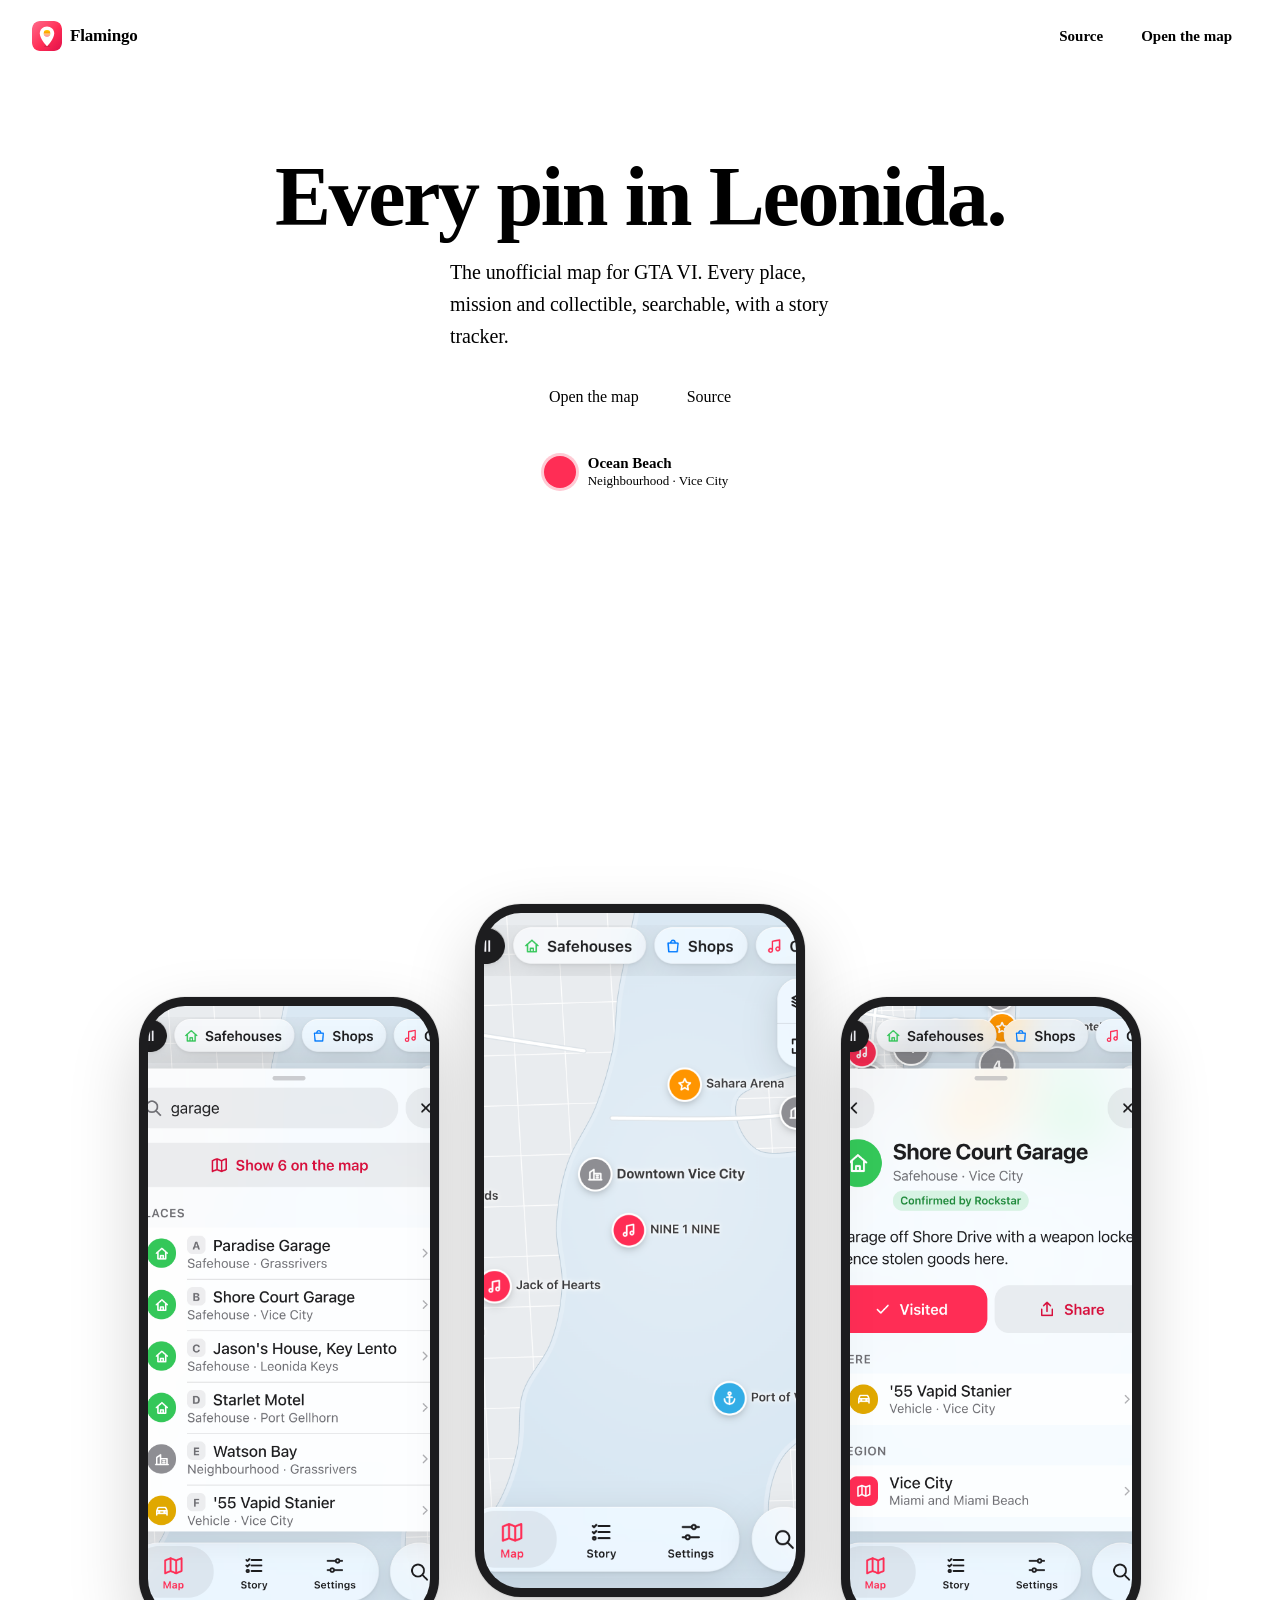
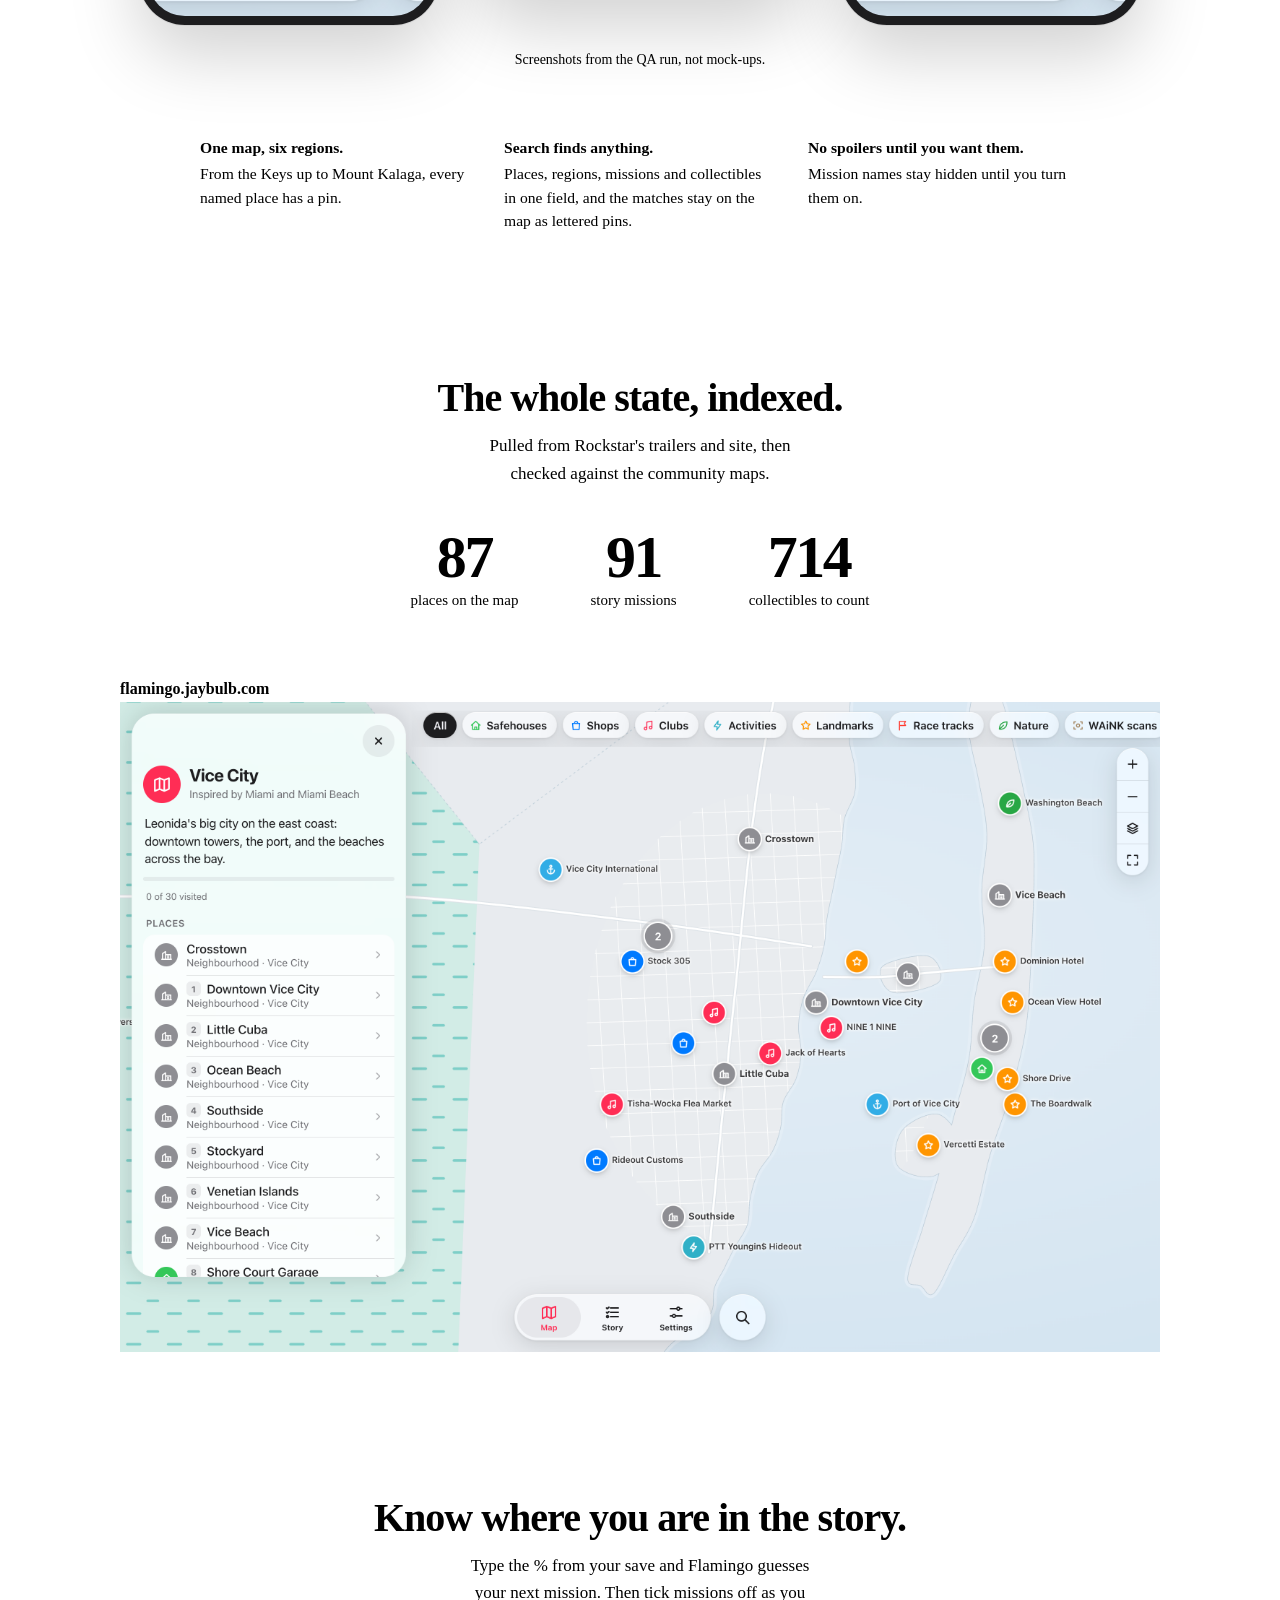
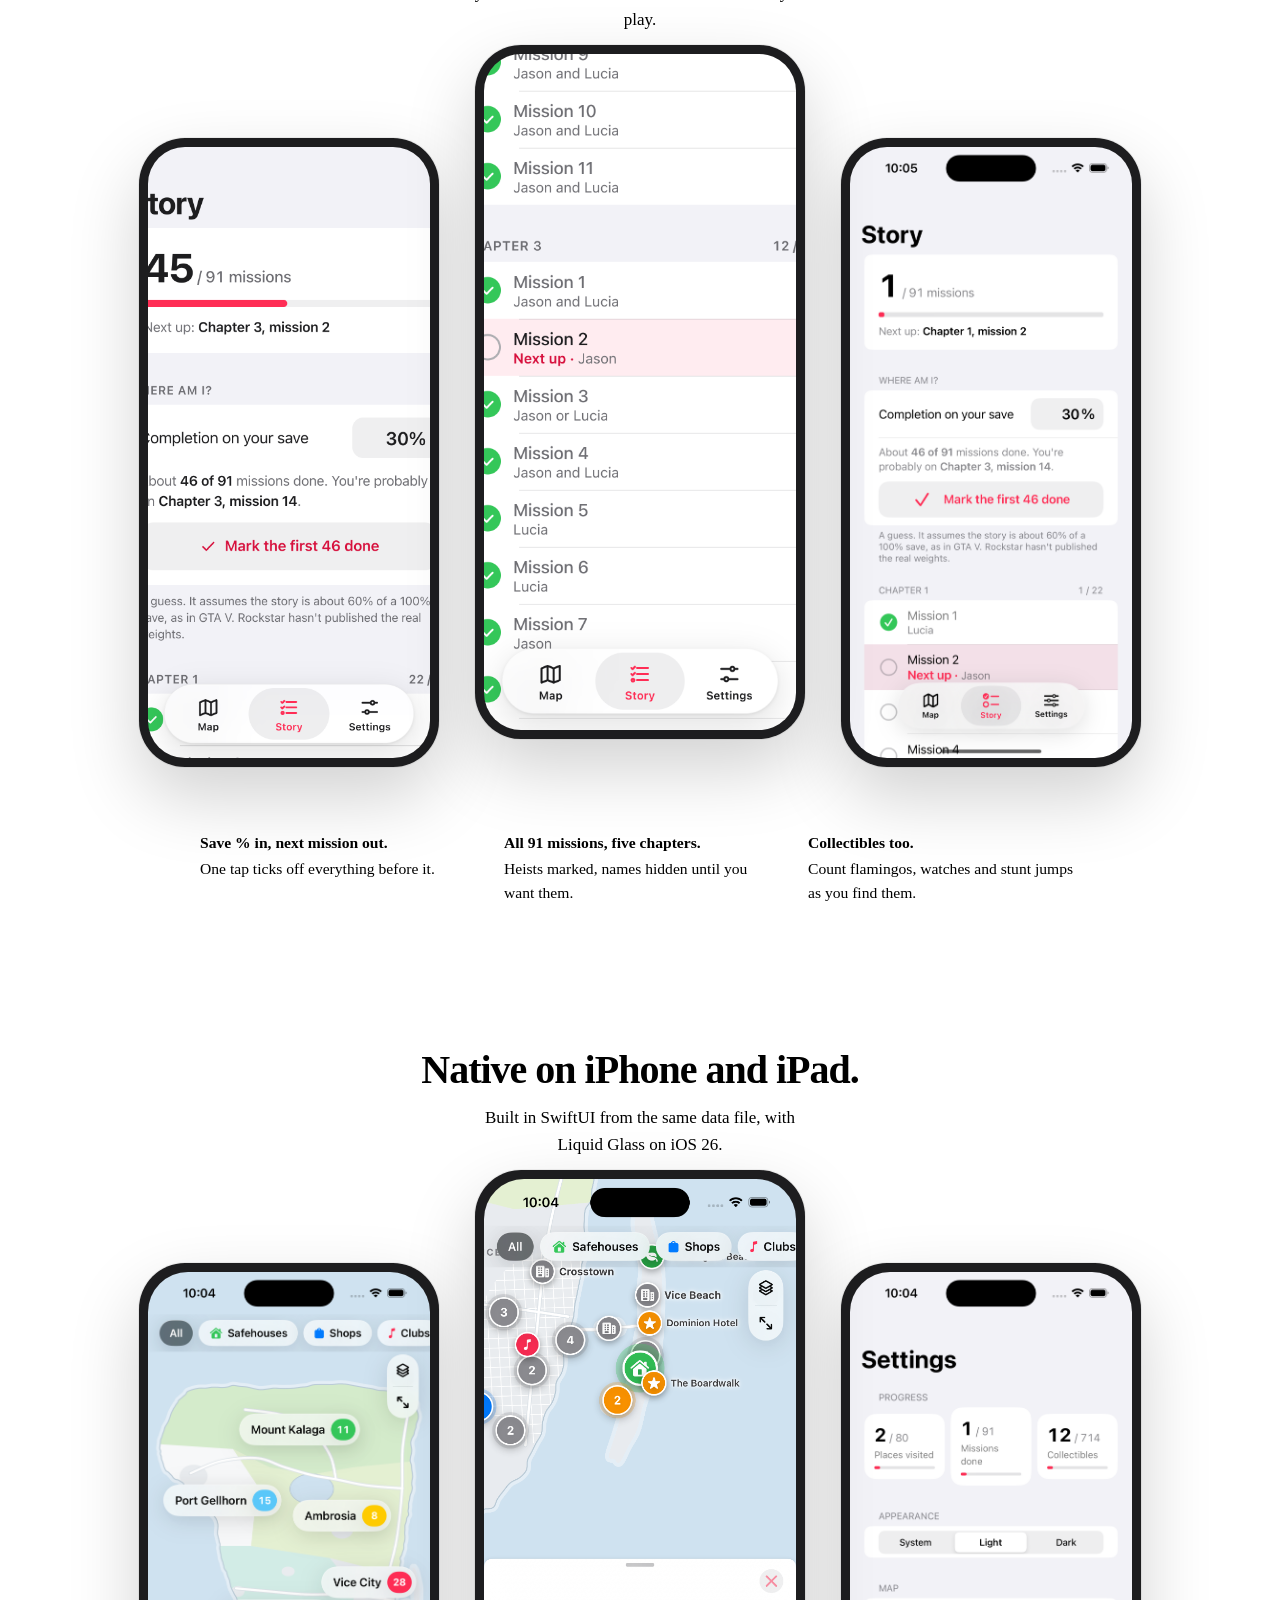
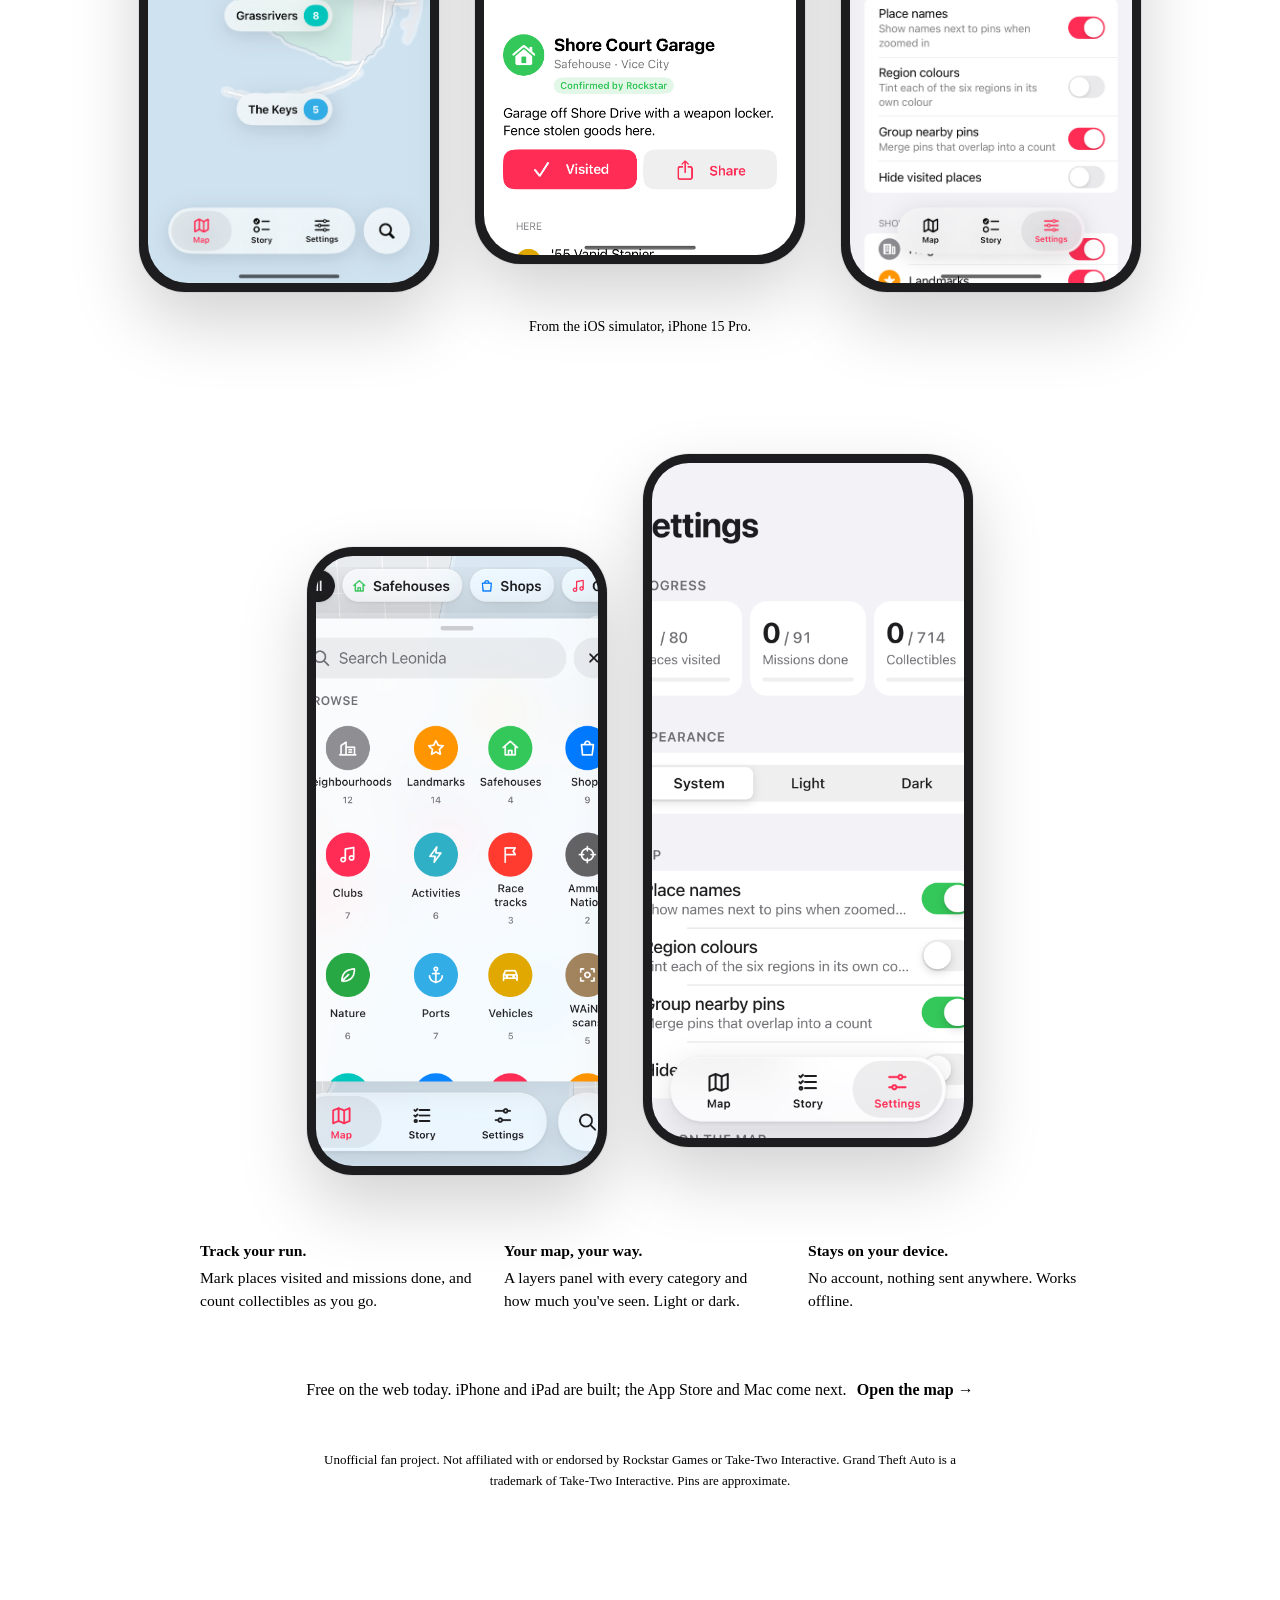
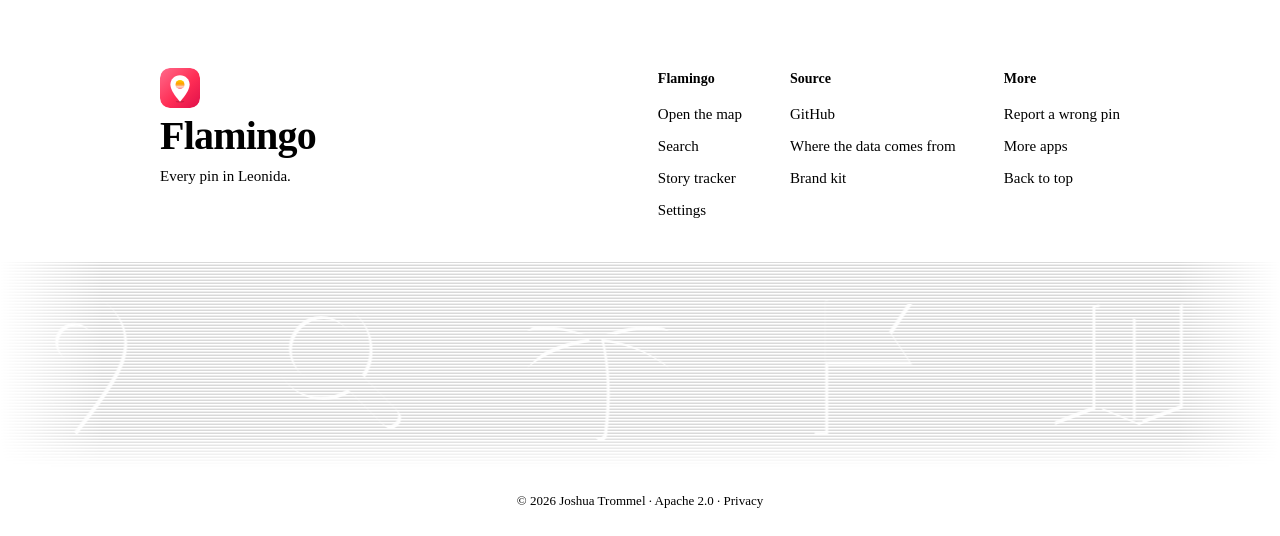
==== web/index.html @ cbcd4b23 "1.3.0: layers panel (counts, visited bars, show/hide all) and search results kept on the map as lett" ====
<!doctype html>
<html lang="en">
<head>
<meta charset="utf-8">
<meta name="viewport" content="width=device-width, initial-scale=1">
<title>Flamingo: every pin in Leonida</title>
<meta name="description" content="The unofficial map for GTA VI. Every named place, story mission and collectible in Leonida, searchable, on the web, iPhone, iPad and Mac.">
<meta property="og:title" content="Flamingo: every pin in Leonida">
<meta property="og:description" content="The unofficial map for GTA VI. Places, missions and collectibles, searchable.">
<meta property="og:type" content="website">
<meta property="og:url" content="https://flamingo.jaybulb.com/">
<meta property="og:site_name" content="Flamingo">
<meta property="og:image" content="https://flamingo.jaybulb.com/og.png">
<meta property="og:image:width" content="1200">
<meta property="og:image:height" content="630">
<meta property="og:image:alt" content="Flamingo: the map of Leonida with its pins, and a place card for Ocean Beach.">
<meta name="twitter:card" content="summary_large_image">
<link rel="canonical" href="https://flamingo.jaybulb.com/">
<link rel="manifest" href="/manifest.webmanifest">
<link rel="apple-touch-icon" href="apple-touch-icon.png">
<link rel="icon" href="icon.svg">
<script type="application/ld+json">{"@context":"https://schema.org","@type":"WebApplication","name":"Flamingo","url":"https://flamingo.jaybulb.com/","description":"An unofficial, searchable map of Leonida for GTA VI: places, story missions and collectibles.","applicationCategory":"ReferenceApplication","operatingSystem":"Web, iOS, iPadOS, macOS","offers":{"@type":"Offer","price":"0","priceCurrency":"USD"},"author":{"@type":"Person","name":"Joshua Trommel"},"license":"https://www.apache.org/licenses/LICENSE-2.0"}</script>
<meta name="theme-color" content="#ffffff" media="(prefers-color-scheme: light)">
<meta name="theme-color" content="#0b0b0c" media="(prefers-color-scheme: dark)">
<link rel="stylesheet" href="https://jaybulb.com/tokens.css">
<link rel="stylesheet" href="palette.css?v=1">
<link rel="stylesheet" href="https://jaybulb.com/landing.css">
<script defer src="https://jaybulb.com/landing.js" data-shape="bars"></script>
<link rel="stylesheet" href="hero.css?v=1">
<script type="module" src="hero.js?v=1"></script>
<style>
  *, *::before, *::after { box-sizing: border-box; margin: 0; padding: 0; }
  body { background: var(--bg); color: var(--text); font-family: var(--font-body); line-height: 1.6; -webkit-font-smoothing: antialiased; }
  a { color: inherit; text-decoration: none; }
  section { padding: 2rem 1.5rem 7rem; }

  /* the app, shown rather than described: real QA screenshots in phone frames */
  .phones { display: flex; justify-content: center; align-items: flex-end; gap: clamp(12px, 3vw, 36px); max-width: 1040px; margin: 0 auto; }
  .phone { flex: 0 1 300px; border-radius: 46px; padding: 9px; background: #1d1d1f; box-shadow: 0 30px 70px rgba(0, 0, 0, .18), 0 0 0 1px rgba(0, 0, 0, .06); }
  .phone img { display: block; width: 100%; height: auto; border-radius: 37px; aspect-ratio: 390 / 844; object-fit: cover; object-position: top; background: var(--bg2); }
  #native .phone img { border-radius: 40px; }
  .phone:nth-child(2) { flex-basis: 330px; transform: translateY(-28px); }
  @media (prefers-color-scheme: dark) { .phone { background: #2c2c2e; box-shadow: 0 30px 70px rgba(0, 0, 0, .5), 0 0 0 1px rgba(255, 255, 255, .08); } }
  .cap { text-align: center; margin-top: 1.5rem; font-size: .875rem; color: var(--text2); }
  .says { list-style: none; max-width: 880px; margin: 4rem auto 0; line-height: 1.5; display: grid; grid-template-columns: repeat(3, 1fr); gap: 2rem; color: var(--text2); font-size: .975rem; }
  .says b { display: block; color: var(--text); font-weight: 650; margin-bottom: .2rem; }
  .wide { max-width: 1040px; margin: 0 auto; }
  .wide .lp-win img { display: block; width: 100%; height: auto; }
  .h2 { text-align: center; font-size: clamp(1.75rem, 4vw, 2.5rem); line-height: 1.1; letter-spacing: -.025em; font-weight: 700; margin-bottom: .75rem; }
  .sub { text-align: center; color: var(--text2); max-width: 40ch; margin: 0 auto 2.5rem; font-size: 1.0625rem; }
  .count { display: flex; justify-content: center; gap: clamp(1.5rem, 6vw, 4.5rem); margin: 0 auto 4rem; flex-wrap: wrap; }
  .count div { text-align: center; }
  .count b { display: block; font-size: clamp(2.5rem, 6vw, 3.75rem); font-weight: 700; letter-spacing: -.04em; line-height: 1; font-variant-numeric: tabular-nums; }
  .count span { color: var(--text2); font-size: .9375rem; }
  .where { text-align: center; margin-top: 4rem; color: var(--text2); }
  .where a { color: var(--text); font-weight: 600; margin-left: .4rem; }
  .where a:hover { text-decoration: underline; }
  .note { max-width: 640px; margin: 3rem auto 0; text-align: center; font-size: .8125rem; color: var(--text2); }
  @media (max-width: 700px) {
    .says { grid-template-columns: 1fr; gap: 1.25rem; text-align: center; }
    .phones { gap: 10px; } .phone { border-radius: 26px; padding: 5px; } .phone img { border-radius: 21px; } .phone:nth-child(2) { transform: translateY(-14px); }
  }

  /* footer, as on the other Jaybulb landings */
  .foot { padding: 4rem 1.5rem 1.5rem; border-top: 1px solid var(--border); overflow: hidden; }
  .foot-top { max-width: 960px; margin: 0 auto; display: flex; flex-wrap: wrap; justify-content: space-between; gap: 2.5rem; }
  .foot-brand { display: grid; gap: .5rem; align-content: start; }
  .foot-brand img { border-radius: 10px; }
  .foot-brand b { font-size: 2.5rem; line-height: 1; letter-spacing: -.02em; }
  .foot-brand p, .foot .label { color: var(--text2); font-size: .9375rem; }
  .foot-cols { display: flex; flex-wrap: wrap; gap: 3rem; }
  .foot-cols div { display: grid; gap: .5rem; align-content: start; }
  .foot .label { font-weight: 700; font-size: .875rem; margin-bottom: .25rem; }
  .foot-cols a { font-size: .9375rem; }
  .foot-cols a:hover { color: var(--pink-ink); }
  .legal { margin-top: 1.5rem; font-size: .8125rem; color: var(--text2); text-align: center; }
  .legal a:hover { text-decoration: underline; }
  @media (max-width: 560px) { .foot-cols { gap: 2rem; } }
  :focus-visible { outline: 2px solid var(--text); outline-offset: 2px; }
</style>
<style>/* footer glyph band (footer-band.js) */ .word-band{color:var(--text);position:relative;width:100vw;margin:40px 0 0 calc(50% - 50vw);height:clamp(120px,16vw,220px)} .word-canvas{position:absolute;inset:0;width:100%;height:100%;display:none} .word-band.live .word-canvas{display:block}</style>
<link rel="stylesheet" href="/fonts/fonts.css">
</head>
<body id="top">
<nav class="topbar" aria-label="Site">
  <a href="/" class="tb-brand" aria-label="Flamingo home"><img src="icon.svg" alt="" width="30" height="30"><span>Flamingo</span></a>
  <div class="tb-acct"><a href="https://github.com/nulljosh/flamingo" class="tb-link">Source</a><a href="/app/" class="tb-btn">Open the map</a></div>
</nav>
<main>
<header class="lp-hero">
  <div class="backdrop" aria-hidden="true" inert><div class="ground" id="mapboard"></div></div>
  <div class="hero-copy">
    <h1>Every pin in Leonida.</h1>
    <p class="lp-lede">The unofficial map for GTA VI. Every place, mission and collectible, searchable, with a story tracker.</p>
    <div class="lp-cta">
      <a href="/app/" class="lp-btn lp-solid">Open the map</a>
      <a href="https://github.com/nulljosh/flamingo" class="lp-btn">Source</a>
    </div>
    <p class="demo" id="dPlace" aria-hidden="true"><span class="demo-dot"></span><span><b>Ocean Beach</b><small>Neighbourhood · Vice City</small></span></p>
  </div>
</header>

<section id="app" class="lp-reveal">
  <div class="phones">
    <div class="phone"><picture><source srcset="img/phone-search-dark.png" media="(prefers-color-scheme: dark)"><img src="img/phone-search-light.png" alt="Search for garage: Shore Court Garage and Paradise Garage, each with its region" loading="lazy"></picture></div>
    <div class="phone"><picture><source srcset="img/phone-vicecity-dark.png" media="(prefers-color-scheme: dark)"><img src="img/phone-vicecity-light.png" alt="The map zoomed into Vice City, pins and names for Ocean Beach, Little Cuba and downtown" loading="lazy"></picture></div>
    <div class="phone"><picture><source srcset="img/phone-place-dark.png" media="(prefers-color-scheme: dark)"><img src="img/phone-place-light.png" alt="A place card for Shore Court Garage, marked visited" loading="lazy"></picture></div>
  </div>
  <p class="cap">Screenshots from the QA run, not mock-ups.</p>
  <ul class="says">
    <li><b>One map, six regions.</b> From the Keys up to Mount Kalaga, every named place has a pin.</li>
    <li><b>Search finds anything.</b> Places, regions, missions and collectibles in one field, and the matches stay on the map as lettered pins.</li>
    <li><b>No spoilers until you want them.</b> Mission names stay hidden until you turn them on.</li>
  </ul>
</section>

<section id="numbers" class="lp-reveal">
  <h2 class="h2">The whole state, indexed.</h2>
  <p class="sub">Pulled from Rockstar's trailers and site, then checked against the community maps.</p>
  <div class="count">
    <div><b id="nPlaces">87</b><span>places on the map</span></div>
    <div><b id="nMissions">91</b><span>story missions</span></div>
    <div><b id="nColl">714</b><span>collectibles to count</span></div>
  </div>
  <div class="wide"><div class="lp-win">
    <div class="lp-bar"><i></i><i></i><i></i><b>flamingo.jaybulb.com</b></div>
    <picture><source srcset="img/desktop-region-dark.png" media="(prefers-color-scheme: dark)"><img src="img/desktop-region-light.png" alt="On a Mac: Vice City's places in a side panel next to the map" loading="lazy"></picture>
  </div></div>
</section>

<section id="story" class="lp-reveal">
  <h2 class="h2">Know where you are in the story.</h2>
  <p class="sub">Type the % from your save and Flamingo guesses your next mission. Then tick missions off as you play.</p>
  <div class="phones">
    <div class="phone"><picture><source srcset="img/phone-story-dark.png" media="(prefers-color-scheme: dark)"><img src="img/phone-story-light.png" alt="Story tab: 30% on the save guesses 46 of 91 missions, Chapter 3 mission 14" loading="lazy"></picture></div>
    <div class="phone"><picture><source srcset="img/phone-checklist-dark.png" media="(prefers-color-scheme: dark)"><img src="img/phone-checklist-light.png" alt="The mission checklist, the next mission highlighted in pink" loading="lazy"></picture></div>
    <div class="phone"><picture><source srcset="img/ios-story-dark.png" media="(prefers-color-scheme: dark)"><img src="img/ios-story-light.png" alt="The same Story tab in the iPhone app" loading="lazy"></picture></div>
  </div>
  <ul class="says">
    <li><b>Save % in, next mission out.</b> One tap ticks off everything before it.</li>
    <li><b>All 91 missions, five chapters.</b> Heists marked, names hidden until you want them.</li>
    <li><b>Collectibles too.</b> Count flamingos, watches and stunt jumps as you find them.</li>
  </ul>
</section>

<section id="native" class="lp-reveal">
  <h2 class="h2">Native on iPhone and iPad.</h2>
  <p class="sub">Built in SwiftUI from the same data file, with Liquid Glass on iOS 26.</p>
  <div class="phones">
    <div class="phone"><picture><source srcset="img/ios-map-dark.png" media="(prefers-color-scheme: dark)"><img src="img/ios-map-light.png" alt="The iPhone app: Leonida with a card for each region, and the glass tab bar" loading="lazy"></picture></div>
    <div class="phone"><picture><source srcset="img/ios-place-dark.png" media="(prefers-color-scheme: dark)"><img src="img/ios-place-light.png" alt="The iPhone app: Shore Court Garage selected on the map, its card in a sheet" loading="lazy"></picture></div>
    <div class="phone"><picture><source srcset="img/ios-settings-dark.png" media="(prefers-color-scheme: dark)"><img src="img/ios-settings-light.png" alt="The iPhone app: settings with progress, appearance and map options" loading="lazy"></picture></div>
  </div>
  <p class="cap">From the iOS simulator, iPhone 15 Pro.</p>
</section>

<section id="settings" class="lp-reveal">
  <div class="phones">
    <div class="phone"><picture><source srcset="img/phone-browse-dark.png" media="(prefers-color-scheme: dark)"><img src="img/phone-browse-light.png" alt="Browse: categories as round icons, then the six regions" loading="lazy"></picture></div>
    <div class="phone"><picture><source srcset="img/phone-settings-dark.png" media="(prefers-color-scheme: dark)"><img src="img/phone-settings-light.png" alt="Settings: progress, appearance and map options" loading="lazy"></picture></div>
  </div>
  <ul class="says">
    <li><b>Track your run.</b> Mark places visited and missions done, and count collectibles as you go.</li>
    <li><b>Your map, your way.</b> A layers panel with every category and how much you've seen. Light or dark.</li>
    <li><b>Stays on your device.</b> No account, nothing sent anywhere. Works offline.</li>
  </ul>
  <p class="where">Free on the web today. iPhone and iPad are built; the App Store and Mac come next. <a href="/app/">Open the map &rarr;</a></p>
  <p class="note">Unofficial fan project. Not affiliated with or endorsed by Rockstar Games or Take-Two Interactive. Grand Theft Auto is a trademark of Take-Two Interactive. Pins are approximate.</p>
</section>
</main>
<footer class="foot">
  <div class="foot-top">
    <div class="foot-brand"><img src="icon.svg" alt="" width="40" height="40"><b>Flamingo</b><p>Every pin in Leonida.</p></div>
    <nav class="foot-cols" aria-label="Footer">
      <div><p class="label">Flamingo</p><a href="/app/">Open the map</a><a href="/app/#search">Search</a><a href="/app/#story">Story tracker</a><a href="/app/#settings">Settings</a></div>
      <div><p class="label">Source</p><a href="https://github.com/nulljosh/flamingo">GitHub</a><a href="https://github.com/nulljosh/flamingo/blob/main/scripts/build-data.mjs">Where the data comes from</a><a href="/brand/">Brand kit</a></div>
      <div><p class="label">More</p><a href="mailto:info@jaybulb.com?subject=Flamingo">Report a wrong pin</a><a href="https://jaybulb.com">More apps</a><a href="#top">Back to top</a></div>
    </nav>
  </div>
  <div class="word-band" aria-hidden="true"><canvas class="word-canvas"></canvas></div>
  <p class="legal">&copy; 2026 Joshua Trommel &middot; Apache 2.0 &middot; <a href="privacy.html">Privacy</a></p>
</footer>
<script src="footer-band.js?v=1" defer></script>
</body>
</html>
---- web/palette.css ----
/* Flamingo's palette over the shared jaybulb.com tokens: white and cool greys in light, near-black and cool greys in dark.
   Never the shared warm paper or brown-black. --pink is the flamingo accent; --pink-ink is that pink darkened (or, in
   dark mode, lightened) for small text, so it clears 4.5:1 contrast. */
:root, :root[data-theme="light"] {
  --color-bg: #fff; --color-bg2: #f5f5f7; --color-hairline: #e5e5ea; --color-hairline-strong: #d1d1d6;
  --color-text: #1d1d1f; --color-secondary: #6e6e73; --color-soft: #86868b; --text3: rgba(29, 29, 31, .38);
  --pink: #ff2d55; --pink-ink: #d70f3c; color-scheme: light;
}
@media (prefers-color-scheme: dark) { :root:not([data-theme="light"]) {
  --color-bg: #0b0b0c; --color-bg2: #1c1c1e; --color-hairline: #2c2c2e; --color-hairline-strong: #3a3a3c;
  --color-text: #f5f5f7; --color-secondary: #a1a1a6; --color-soft: #8e8e93; --text3: rgba(245, 245, 247, .36);
  --pink: #ff375f; --pink-ink: #ff6482; color-scheme: dark;
} }
:root[data-theme="dark"] {
  --color-bg: #0b0b0c; --color-bg2: #1c1c1e; --color-hairline: #2c2c2e; --color-hairline-strong: #3a3a3c;
  --color-text: #f5f5f7; --color-secondary: #a1a1a6; --color-soft: #8e8e93; --text3: rgba(245, 245, 247, .36);
  --pink: #ff375f; --pink-ink: #ff6482; color-scheme: dark;
}
/* the shared --accent is clay; here every accent is flamingo pink */
:root { --accent: var(--pink); --accent-dot: var(--pink); }
---- web/hero.css ----
/* Hero, after Keyrate: one scene in Flamingo's own object. The map of Leonida lies tilted under the title and its pins
   drop in like a wave from the Keys to the park; a name card under the buttons cycles through real places. */
.lp-hero { isolation: isolate; overflow: hidden; justify-content: flex-start; min-height: min(100svh, 980px);
           padding-top: clamp(104px, 17vh, 176px); padding-bottom: 0; }
.lp-hero .hero-copy { position: relative; z-index: 2; display: flex; flex-direction: column; align-items: center; }

.backdrop { position: absolute; inset: 0; z-index: 0; pointer-events: none; overflow: hidden;
            -webkit-mask-image: linear-gradient(#000 70%, transparent); mask-image: linear-gradient(#000 70%, transparent); }
.backdrop::after { content: ""; position: absolute; inset: 0;
            background: radial-gradient(ellipse 46% 30% at 50% 30%, color-mix(in srgb, var(--bg) 94%, transparent),
                        color-mix(in srgb, var(--bg) 55%, transparent) 70%, color-mix(in srgb, var(--bg) 10%, transparent)); }
.ground { position: absolute; left: 0; right: 0; top: 34%; display: flex; justify-content: center; will-change: transform; }
.hmap { width: min(760px, 130vw); height: auto; transform: perspective(1600px) rotateX(42deg) rotateZ(-10deg); transform-origin: 50% 20%; overflow: visible; }
.h-land { fill: var(--bg2); stroke: var(--border2, #d1d1d6); stroke-width: 1.5; }
.h-cover.forest { fill: #dcefd5; } .h-cover.wetland { fill: #d8efea; } .h-cover.farm { fill: #e8f2da; } .h-cover.city { fill: #fde4ea; }
@media (prefers-color-scheme: dark) { .h-cover.forest { fill: #1c3021; } .h-cover.wetland { fill: #18302d; } .h-cover.farm { fill: #232b1f; } .h-cover.city { fill: #3a1a24; } }
.h-lake { fill: color-mix(in srgb, #5ac8fa 22%, var(--bg)); stroke: var(--border2, #d1d1d6); stroke-width: 1; }
.h-road { fill: none; stroke: color-mix(in srgb, var(--text) 10%, transparent); stroke-width: 3; stroke-linecap: round; }
.h-pin { animation: pin-drop .6s cubic-bezier(.3, 1.6, .5, 1) both; }
.h-pin-dot { fill: var(--c); stroke: var(--bg); stroke-width: 3; transition: r .3s cubic-bezier(.3, 1.6, .5, 1); }
.h-pin.on .h-pin-dot { r: 17; stroke-width: 4; }
.h-pin.on { filter: drop-shadow(0 6px 10px rgba(0, 0, 0, .25)); }
@keyframes pin-drop { from { opacity: 0; translate: 0 -40px; } }
@media (prefers-reduced-motion: reduce) { .h-pin { animation: none; } }
#lp-bg { display: none; } /* the shared bars field; the map scene replaces it */

/* type rhythm, as on Keyrate */
.lp-hero h1 { font-size: clamp(2.75rem, 7.2vw, 5.25rem); letter-spacing: -.028em; line-height: 1.04; margin-top: 0; }
.lp-hero .lp-lede { font-size: clamp(1.0625rem, 1.6vw, 1.25rem); margin-top: 16px; letter-spacing: -.005em; max-width: 38ch; }
.lp-hero .lp-cta { margin-top: 32px; }
.lp-hero .lp-btn { padding: 12px 22px; font-size: 1rem; }

/* top bar: the logo left, the map button right; it sits over the hero and scrolls away with it */
.topbar { position: absolute; z-index: 10; top: 0; left: 0; right: 0; display: flex; align-items: center; justify-content: space-between;
          padding: 16px clamp(16px, 3vw, 32px); }
.topbar a:focus-visible { outline: 2px solid var(--pink); outline-offset: 2px; }
.tb-brand { display: flex; align-items: center; gap: 8px; min-height: 40px; font-weight: 650; font-size: 1.0625rem; letter-spacing: -.01em; }
.tb-brand img { border-radius: 8px; display: block; }
.tb-acct { display: flex; align-items: center; gap: 6px; }
.tb-link, .tb-btn { display: inline-flex; align-items: center; min-height: 40px; font-size: .9375rem; font-weight: 600; padding: 0 16px; border-radius: 999px; line-height: 1; }
.tb-link { color: var(--text2); } .tb-link:hover { color: var(--text); }
.tb-btn { background: var(--text); color: var(--bg); } .tb-btn:hover { opacity: .88; }
@media (max-width: 380px) { .tb-brand span { display: none; } }

/* the place card: a glass capsule naming the lifted pin */
.lp-hero .demo { margin-top: 36px; display: flex; align-items: center; gap: 12px; padding: 8px 18px 8px 10px; border-radius: 999px; text-align: left;
                 background: color-mix(in srgb, var(--bg) 62%, transparent); -webkit-backdrop-filter: blur(20px) saturate(180%); backdrop-filter: blur(20px) saturate(180%);
                 box-shadow: 0 8px 30px rgba(0, 0, 0, .1), inset 0 1px 0 rgba(255, 255, 255, .5), inset 0 0 0 .5px var(--border); }
.demo-dot { width: 32px; height: 32px; border-radius: 50%; background: var(--c, var(--pink)); box-shadow: 0 0 0 3px color-mix(in srgb, var(--c, var(--pink)) 25%, transparent); flex: none; transition: background-color .3s; }
.demo b { display: block; font-size: .9375rem; line-height: 1.25; font-weight: 650; }
.demo small { display: block; font-size: .8125rem; color: var(--text2); line-height: 1.3; }
.demo.swap { animation: swap .45s ease both; }
@keyframes swap { from { opacity: 0; transform: translateY(6px); } }

@media (max-width: 560px) { .ground { top: 46%; } }
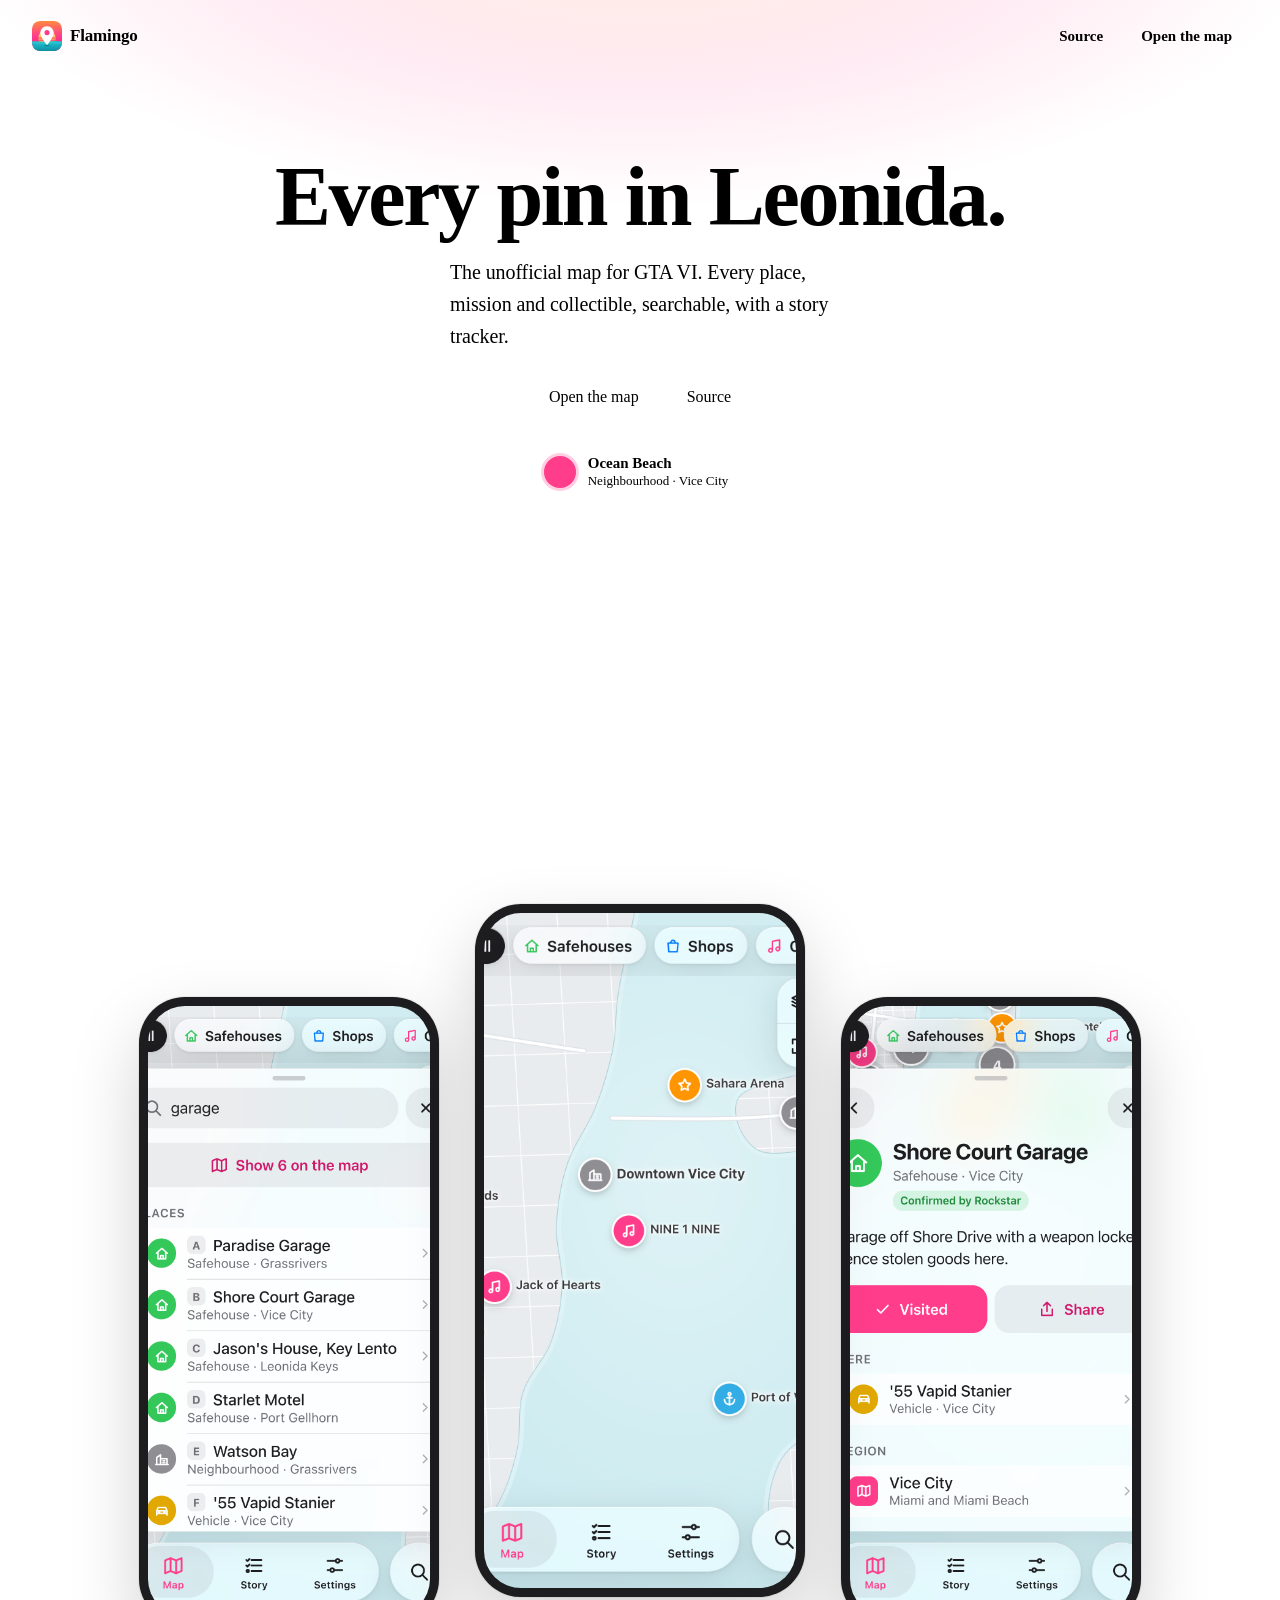
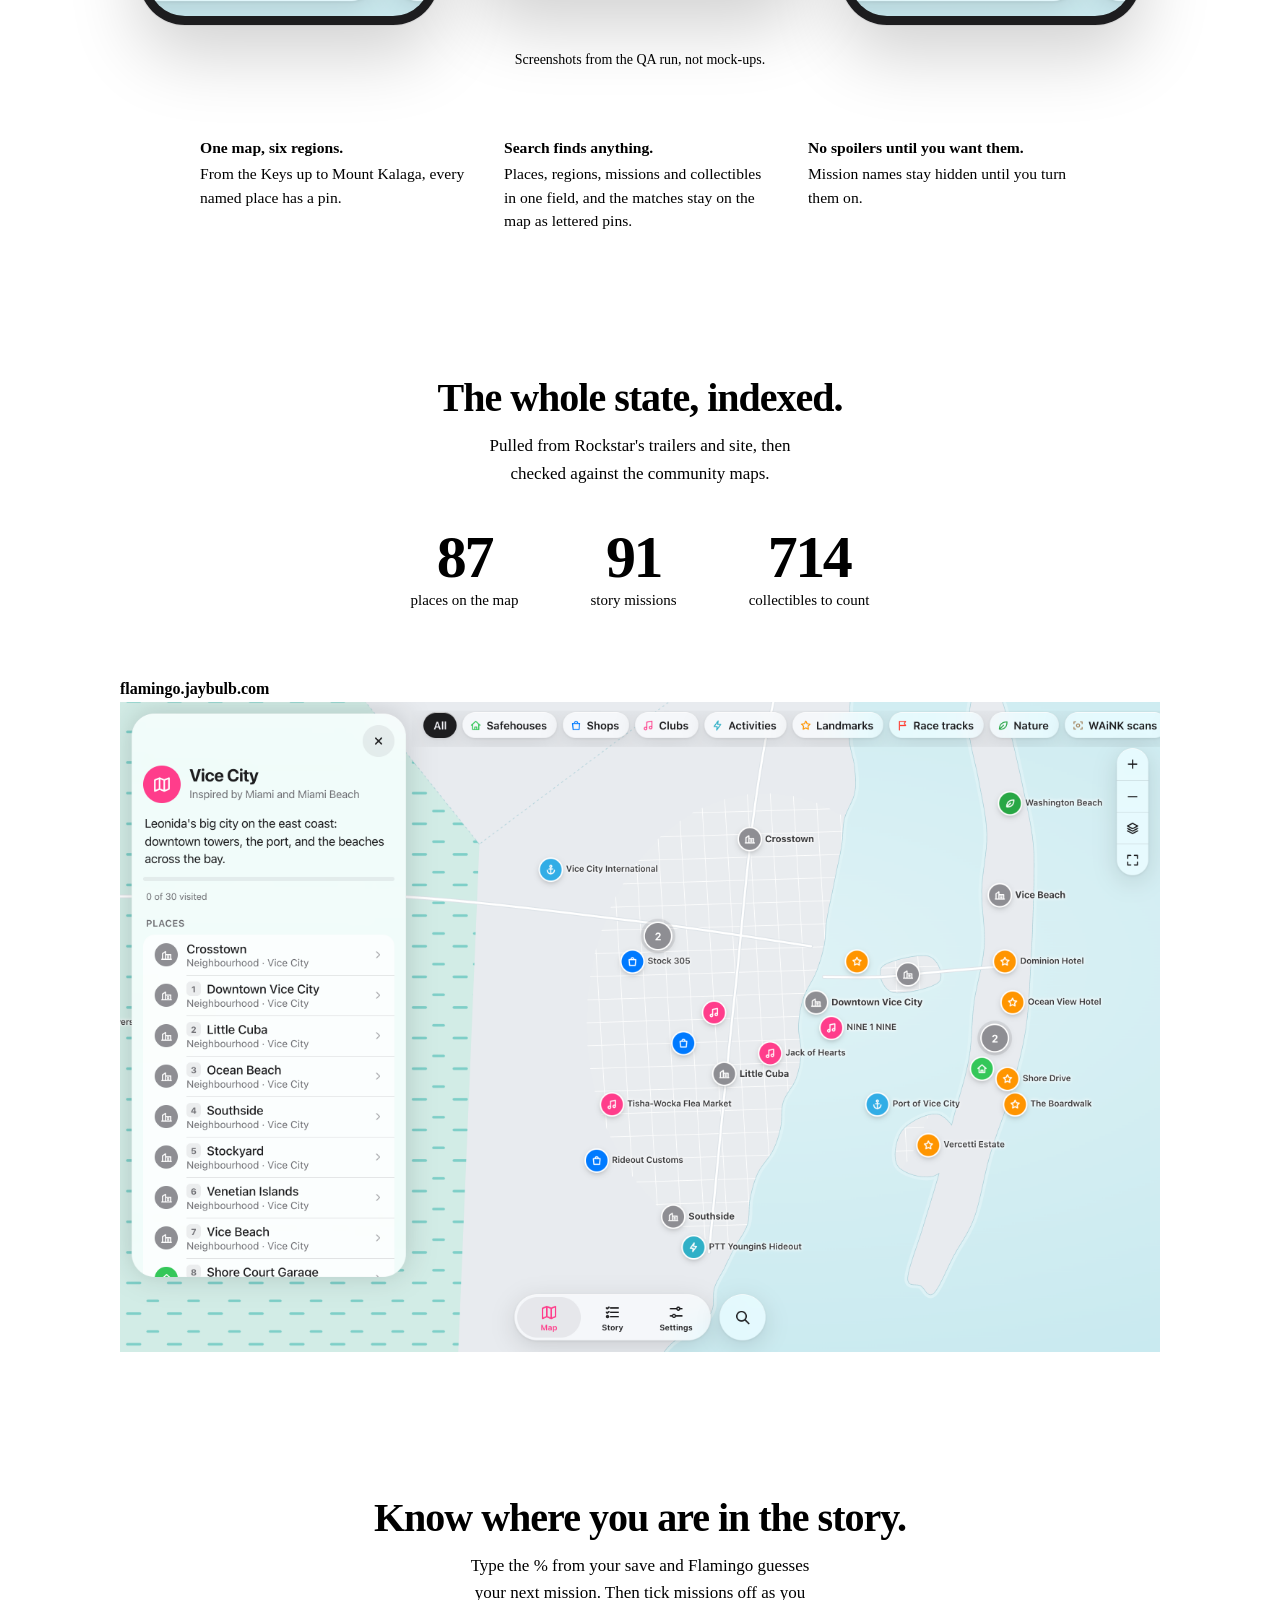
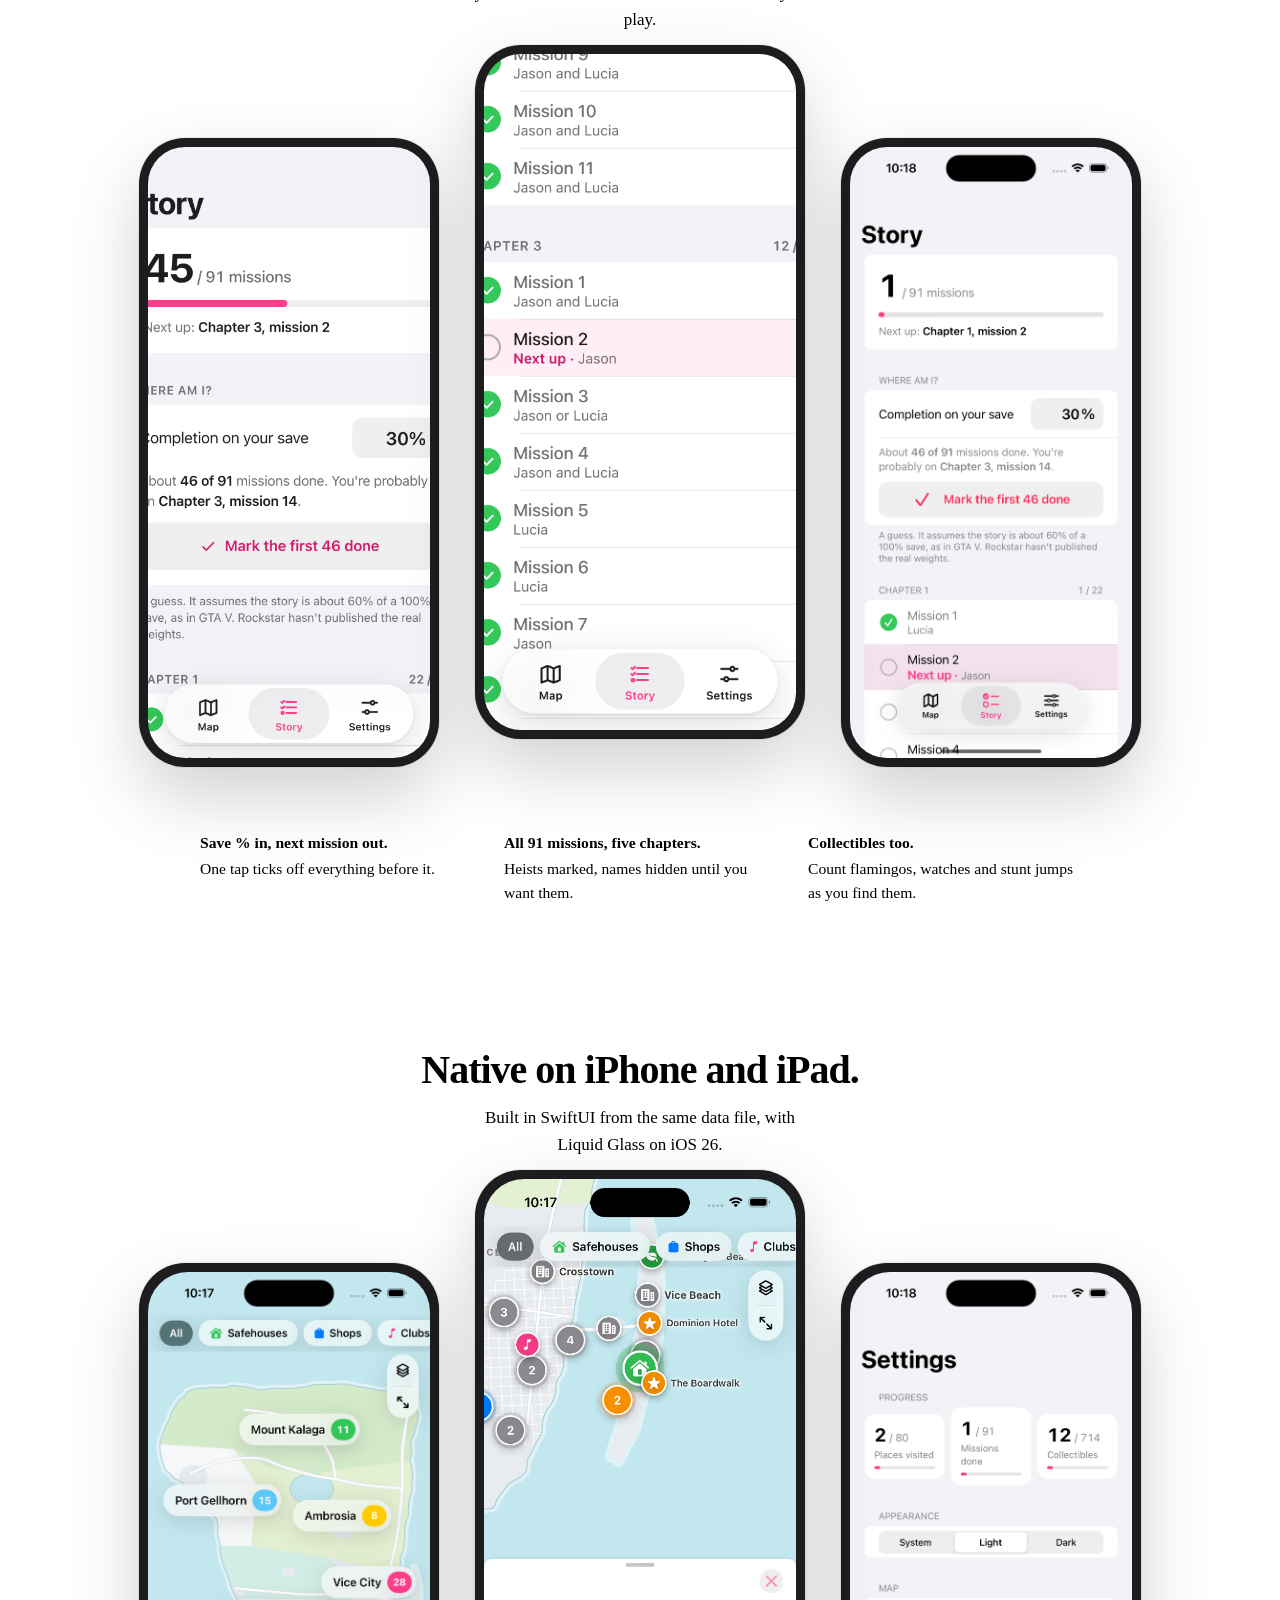
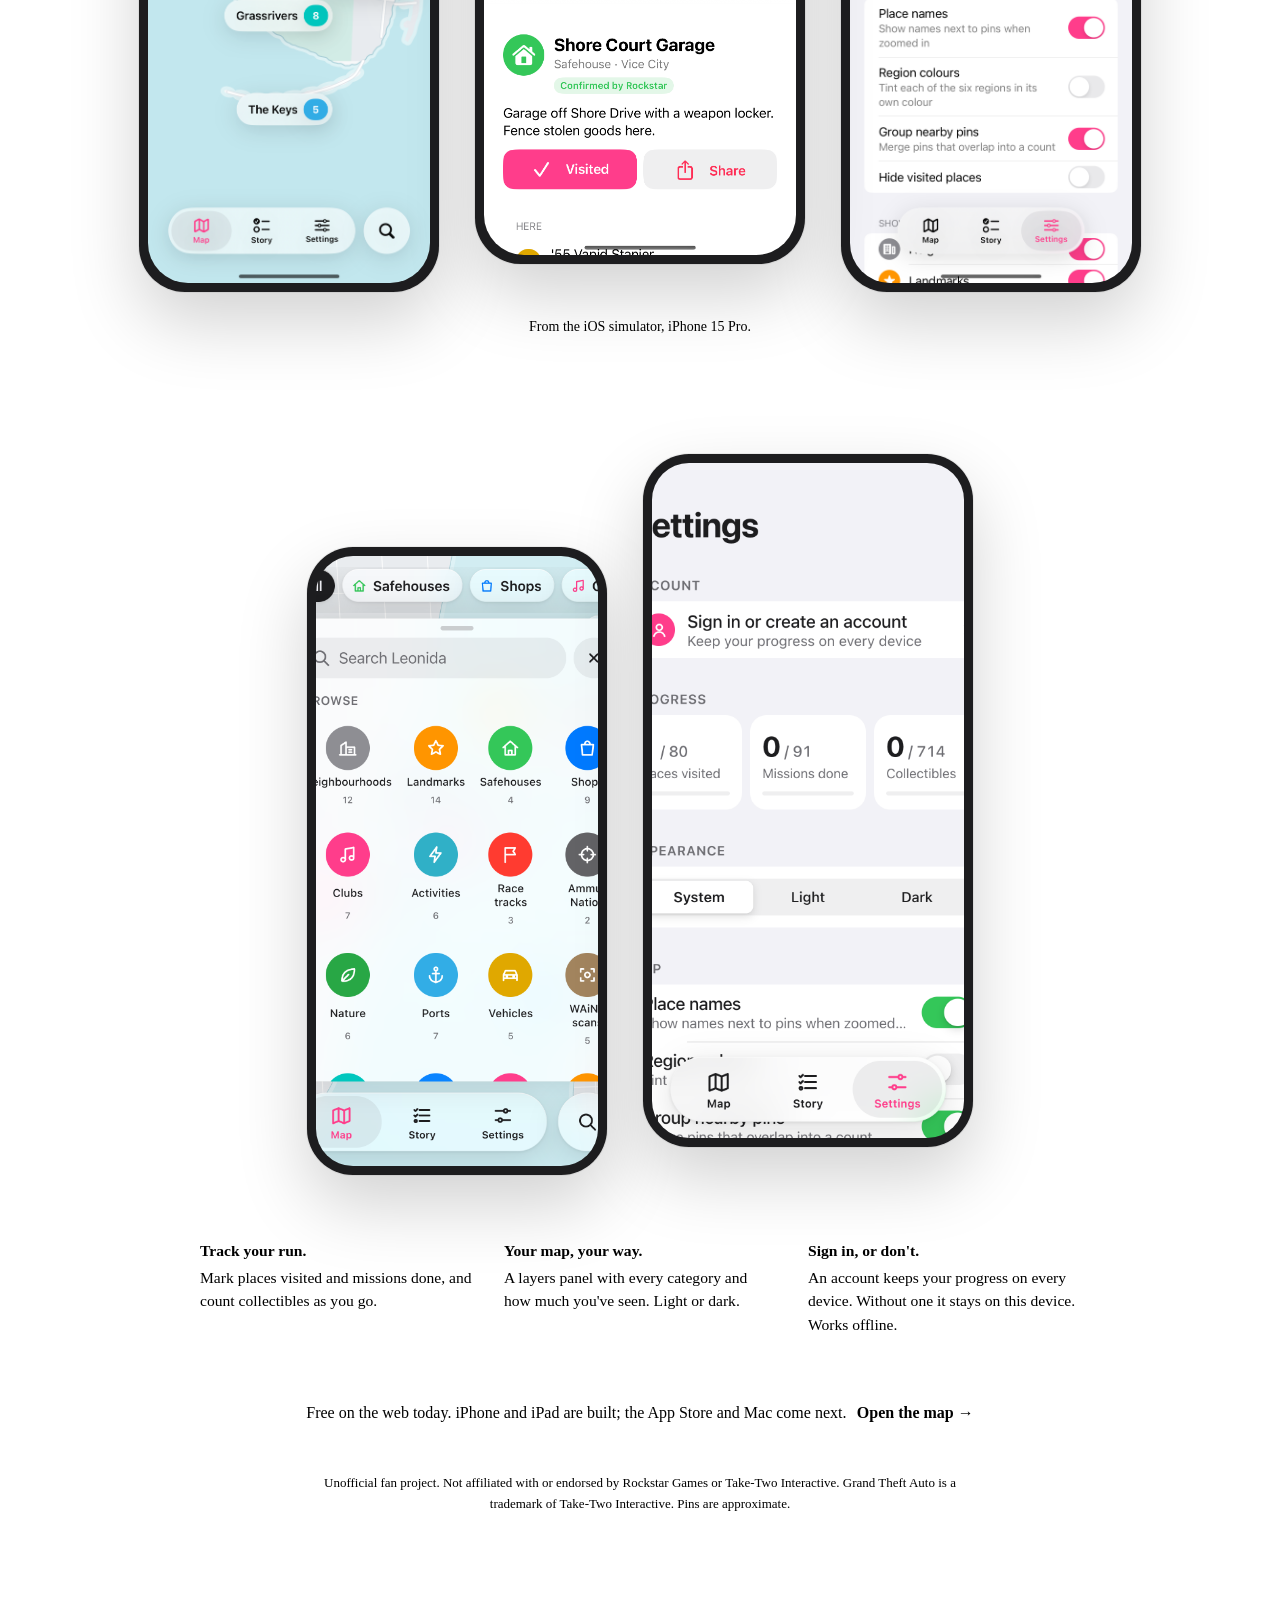
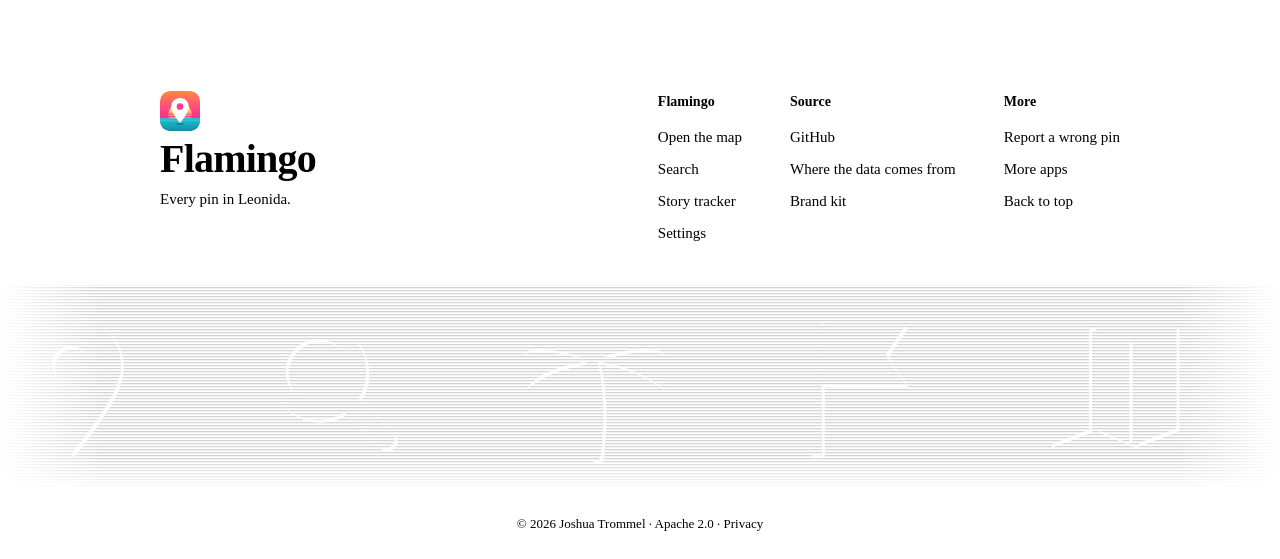
==== commit 8df4358d: "1.4.0: accounts (email sign-up/in, reset, delete) with progress sync via api.jaybulb.com flamingo_pr" ====
--- a/web/index.html
+++ b/web/index.html
@@ -18,7 +18,7 @@
 <link rel="canonical" href="https://flamingo.jaybulb.com/">
 <link rel="manifest" href="/manifest.webmanifest">
 <link rel="apple-touch-icon" href="apple-touch-icon.png">
-<link rel="icon" href="icon.svg">
+<link rel="icon" href="icon.svg?v=2">
 <script type="application/ld+json">{"@context":"https://schema.org","@type":"WebApplication","name":"Flamingo","url":"https://flamingo.jaybulb.com/","description":"An unofficial, searchable map of Leonida for GTA VI: places, story missions and collectibles.","applicationCategory":"ReferenceApplication","operatingSystem":"Web, iOS, iPadOS, macOS","offers":{"@type":"Offer","price":"0","priceCurrency":"USD"},"author":{"@type":"Person","name":"Joshua Trommel"},"license":"https://www.apache.org/licenses/LICENSE-2.0"}</script>
 <meta name="theme-color" content="#ffffff" media="(prefers-color-scheme: light)">
 <meta name="theme-color" content="#0b0b0c" media="(prefers-color-scheme: dark)">
@@ -83,7 +83,7 @@
 </head>
 <body id="top">
 <nav class="topbar" aria-label="Site">
-  <a href="/" class="tb-brand" aria-label="Flamingo home"><img src="icon.svg" alt="" width="30" height="30"><span>Flamingo</span></a>
+  <a href="/" class="tb-brand" aria-label="Flamingo home"><img src="icon.svg?v=2" alt="" width="30" height="30"><span>Flamingo</span></a>
   <div class="tb-acct"><a href="https://github.com/nulljosh/flamingo" class="tb-link">Source</a><a href="/app/" class="tb-btn">Open the map</a></div>
 </nav>
 <main>
@@ -162,7 +162,7 @@
   <ul class="says">
     <li><b>Track your run.</b> Mark places visited and missions done, and count collectibles as you go.</li>
     <li><b>Your map, your way.</b> A layers panel with every category and how much you've seen. Light or dark.</li>
-    <li><b>Stays on your device.</b> No account, nothing sent anywhere. Works offline.</li>
+    <li><b>Sign in, or don't.</b> An account keeps your progress on every device. Without one it stays on this device. Works offline.</li>
   </ul>
   <p class="where">Free on the web today. iPhone and iPad are built; the App Store and Mac come next. <a href="/app/">Open the map &rarr;</a></p>
   <p class="note">Unofficial fan project. Not affiliated with or endorsed by Rockstar Games or Take-Two Interactive. Grand Theft Auto is a trademark of Take-Two Interactive. Pins are approximate.</p>
@@ -170,7 +170,7 @@
 </main>
 <footer class="foot">
   <div class="foot-top">
-    <div class="foot-brand"><img src="icon.svg" alt="" width="40" height="40"><b>Flamingo</b><p>Every pin in Leonida.</p></div>
+    <div class="foot-brand"><img src="icon.svg?v=2" alt="" width="40" height="40"><b>Flamingo</b><p>Every pin in Leonida.</p></div>
     <nav class="foot-cols" aria-label="Footer">
       <div><p class="label">Flamingo</p><a href="/app/">Open the map</a><a href="/app/#search">Search</a><a href="/app/#story">Story tracker</a><a href="/app/#settings">Settings</a></div>
       <div><p class="label">Source</p><a href="https://github.com/nulljosh/flamingo">GitHub</a><a href="https://github.com/nulljosh/flamingo/blob/main/scripts/build-data.mjs">Where the data comes from</a><a href="/brand/">Brand kit</a></div>
--- a/web/palette.css
+++ b/web/palette.css
@@ -4,17 +4,17 @@
 :root, :root[data-theme="light"] {
   --color-bg: #fff; --color-bg2: #f5f5f7; --color-hairline: #e5e5ea; --color-hairline-strong: #d1d1d6;
   --color-text: #1d1d1f; --color-secondary: #6e6e73; --color-soft: #86868b; --text3: rgba(29, 29, 31, .38);
-  --pink: #ff2d55; --pink-ink: #d70f3c; color-scheme: light;
+  --pink: #ff3d8b; --pink-ink: #d0186b; color-scheme: light;
 }
 @media (prefers-color-scheme: dark) { :root:not([data-theme="light"]) {
   --color-bg: #0b0b0c; --color-bg2: #1c1c1e; --color-hairline: #2c2c2e; --color-hairline-strong: #3a3a3c;
   --color-text: #f5f5f7; --color-secondary: #a1a1a6; --color-soft: #8e8e93; --text3: rgba(245, 245, 247, .36);
-  --pink: #ff375f; --pink-ink: #ff6482; color-scheme: dark;
+  --pink: #ff5fa2; --pink-ink: #ff7ab5; color-scheme: dark;
 } }
 :root[data-theme="dark"] {
   --color-bg: #0b0b0c; --color-bg2: #1c1c1e; --color-hairline: #2c2c2e; --color-hairline-strong: #3a3a3c;
   --color-text: #f5f5f7; --color-secondary: #a1a1a6; --color-soft: #8e8e93; --text3: rgba(245, 245, 247, .36);
-  --pink: #ff375f; --pink-ink: #ff6482; color-scheme: dark;
+  --pink: #ff5fa2; --pink-ink: #ff7ab5; color-scheme: dark;
 }
 /* the shared --accent is clay; here every accent is flamingo pink */
 :root { --accent: var(--pink); --accent-dot: var(--pink); }
--- a/web/hero.css
+++ b/web/hero.css
@@ -1,5 +1,6 @@
 /* Hero, after Keyrate: one scene in Flamingo's own object. The map of Leonida lies tilted under the title and its pins
    drop in like a wave from the Keys to the park; a name card under the buttons cycles through real places. */
+.lp-hero::before { content: ""; position: absolute; inset: -10% -10% auto; height: 80%; z-index: 0; pointer-events: none; background: radial-gradient(60% 55% at 50% 0%, rgba(255, 138, 61, .16), rgba(255, 61, 139, .10) 45%, transparent 75%); }
 .lp-hero { isolation: isolate; overflow: hidden; justify-content: flex-start; min-height: min(100svh, 980px);
            padding-top: clamp(104px, 17vh, 176px); padding-bottom: 0; }
 .lp-hero .hero-copy { position: relative; z-index: 2; display: flex; flex-direction: column; align-items: center; }
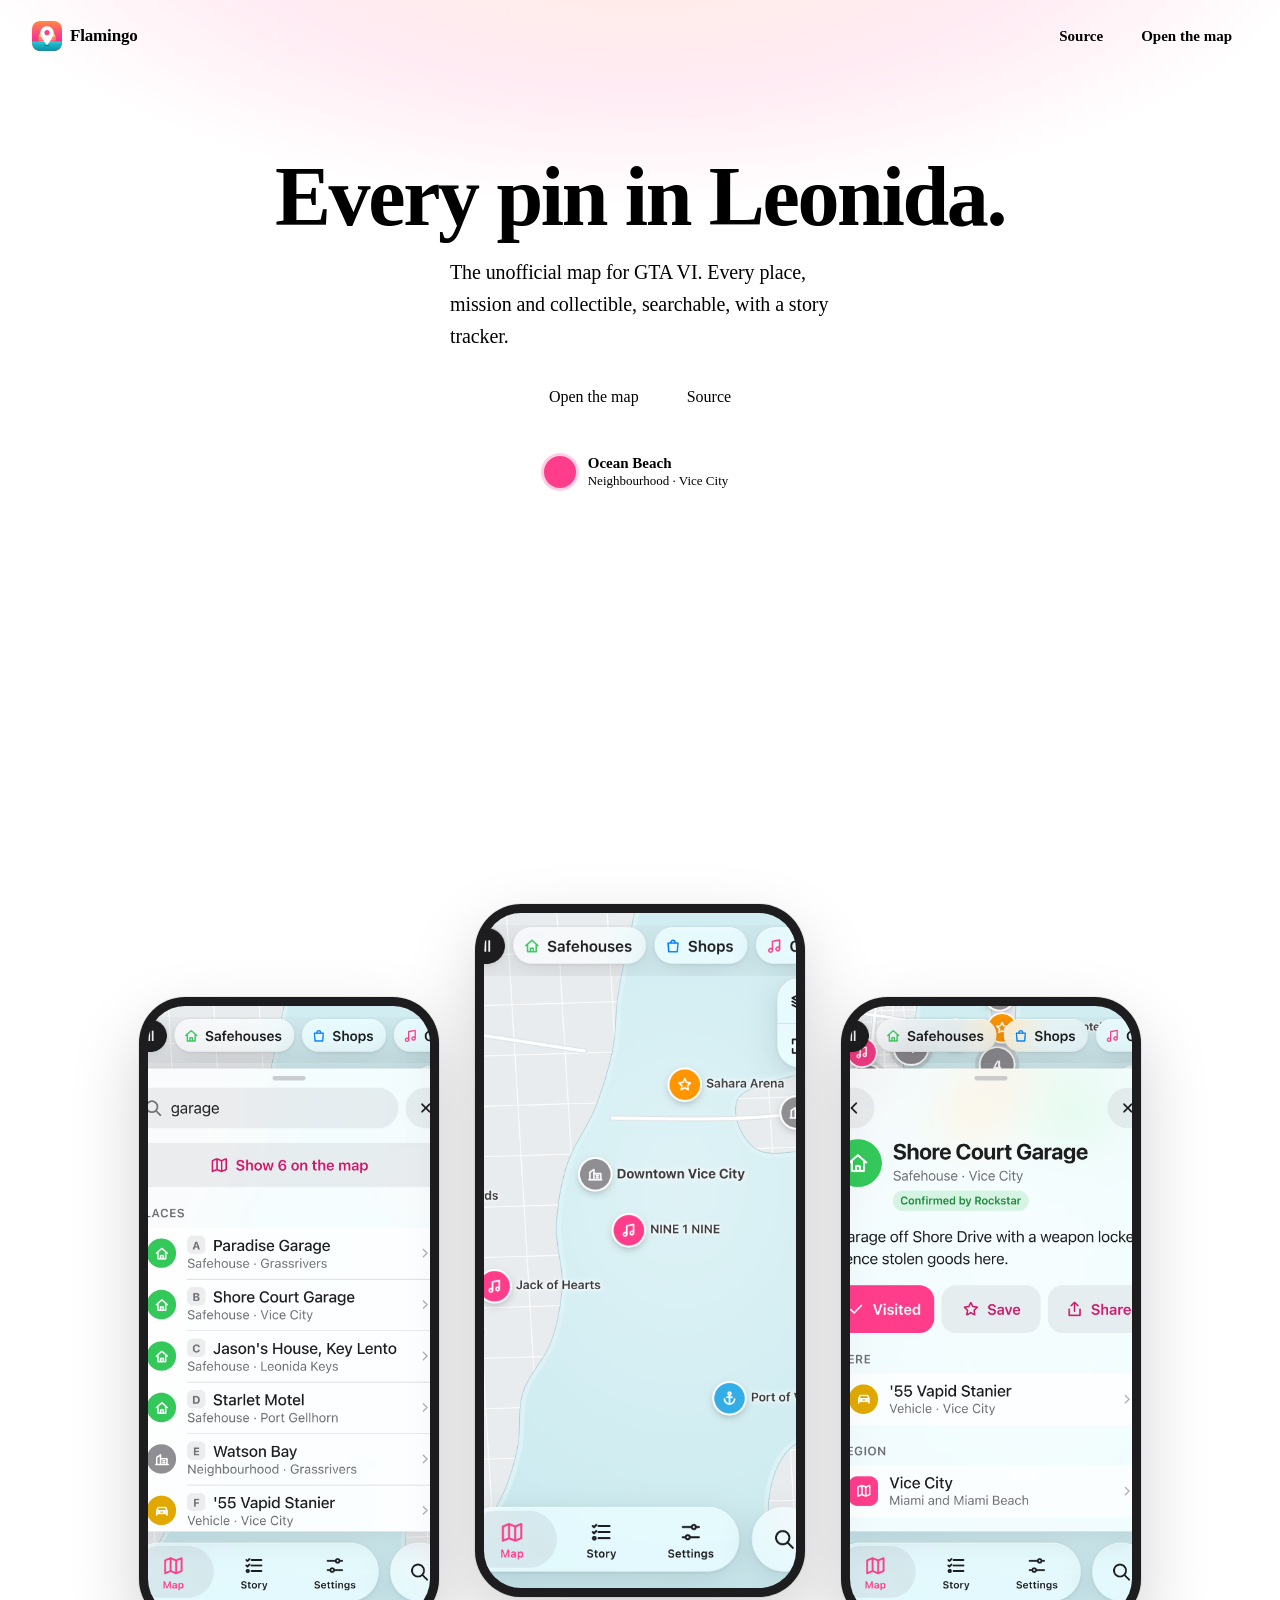
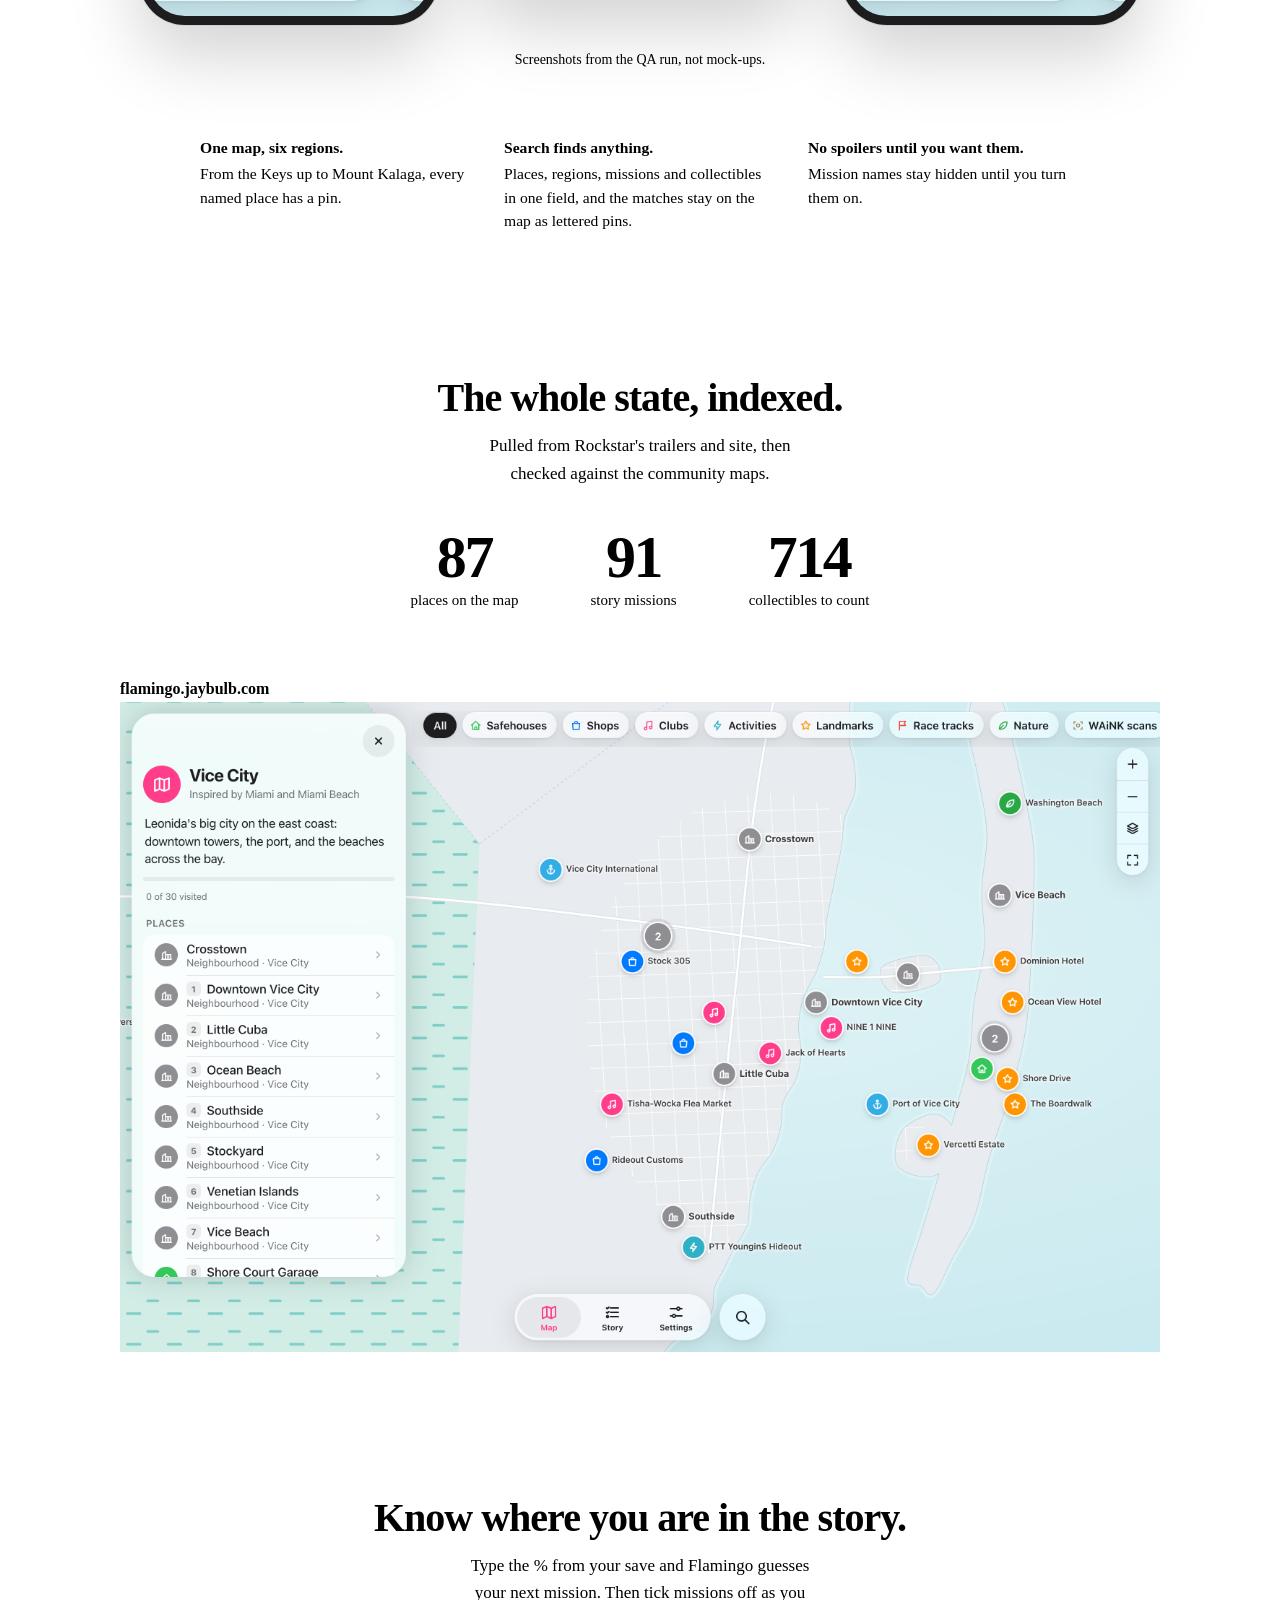
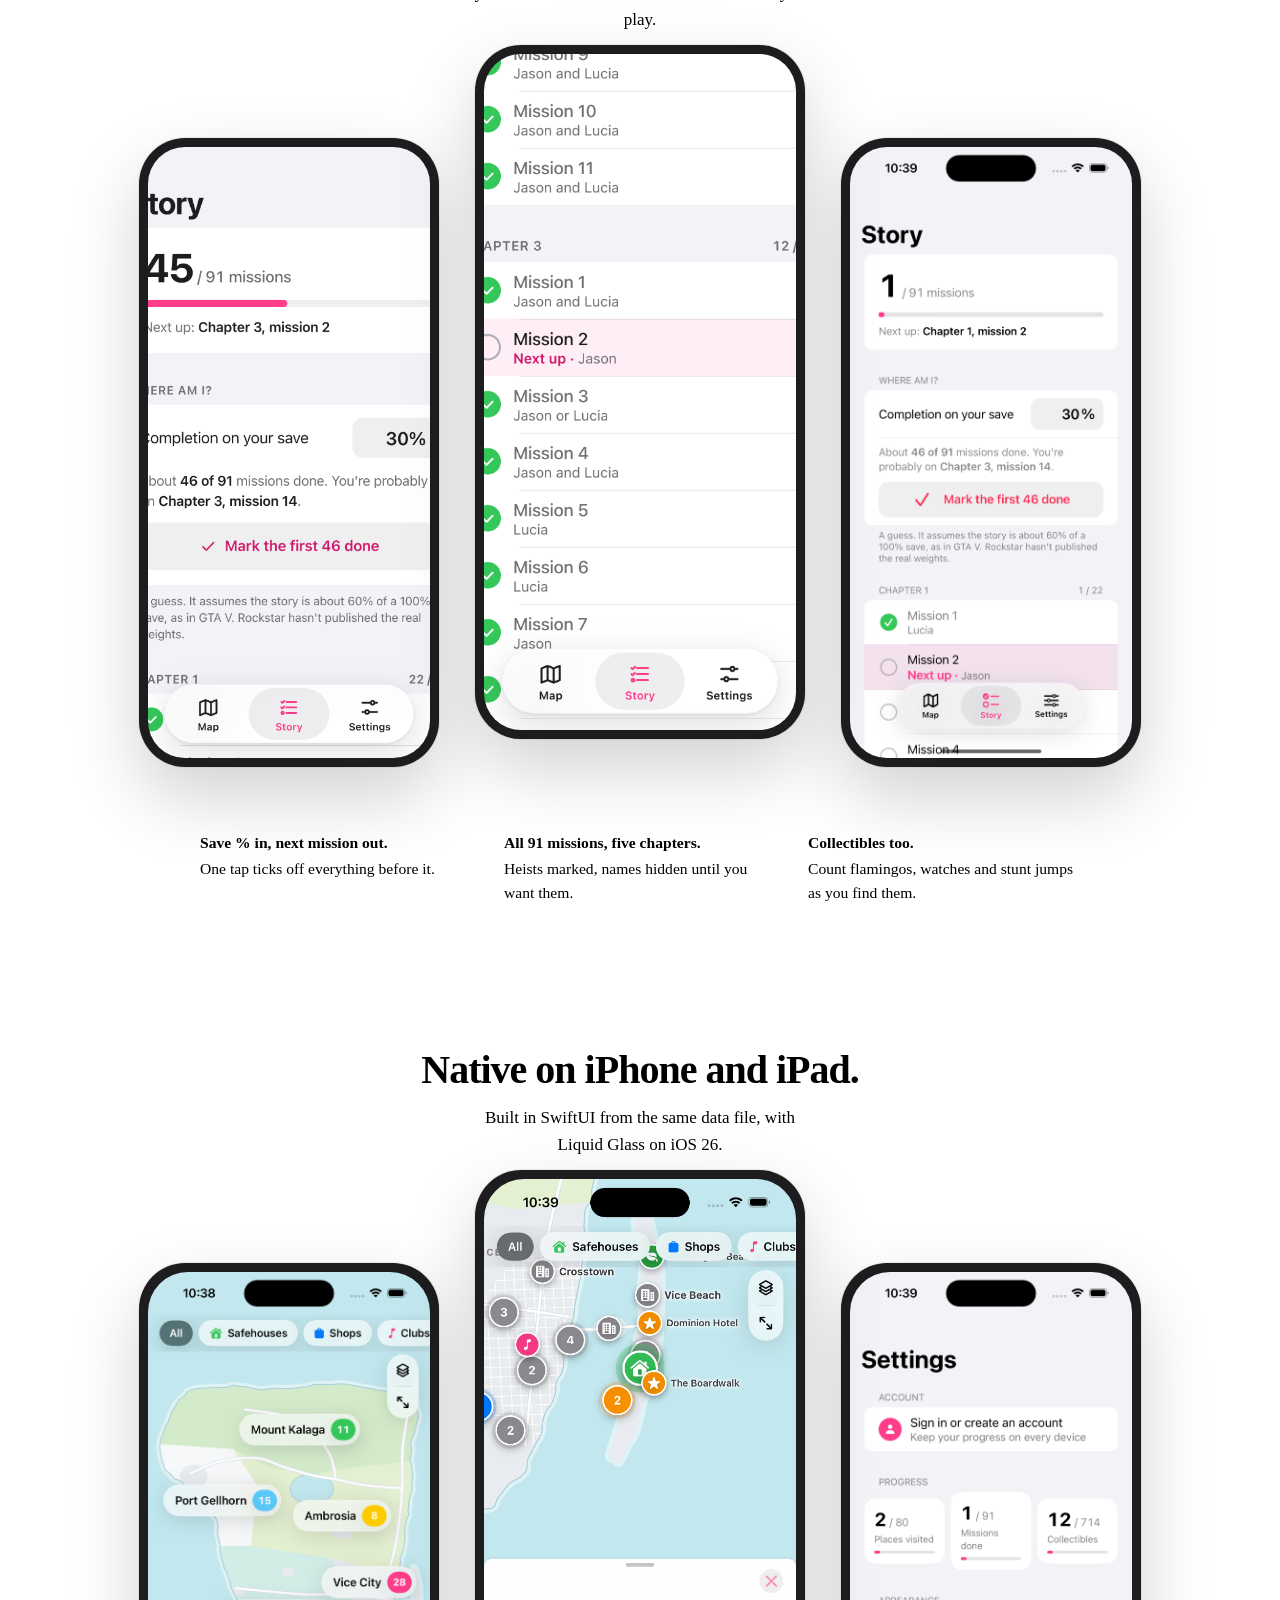
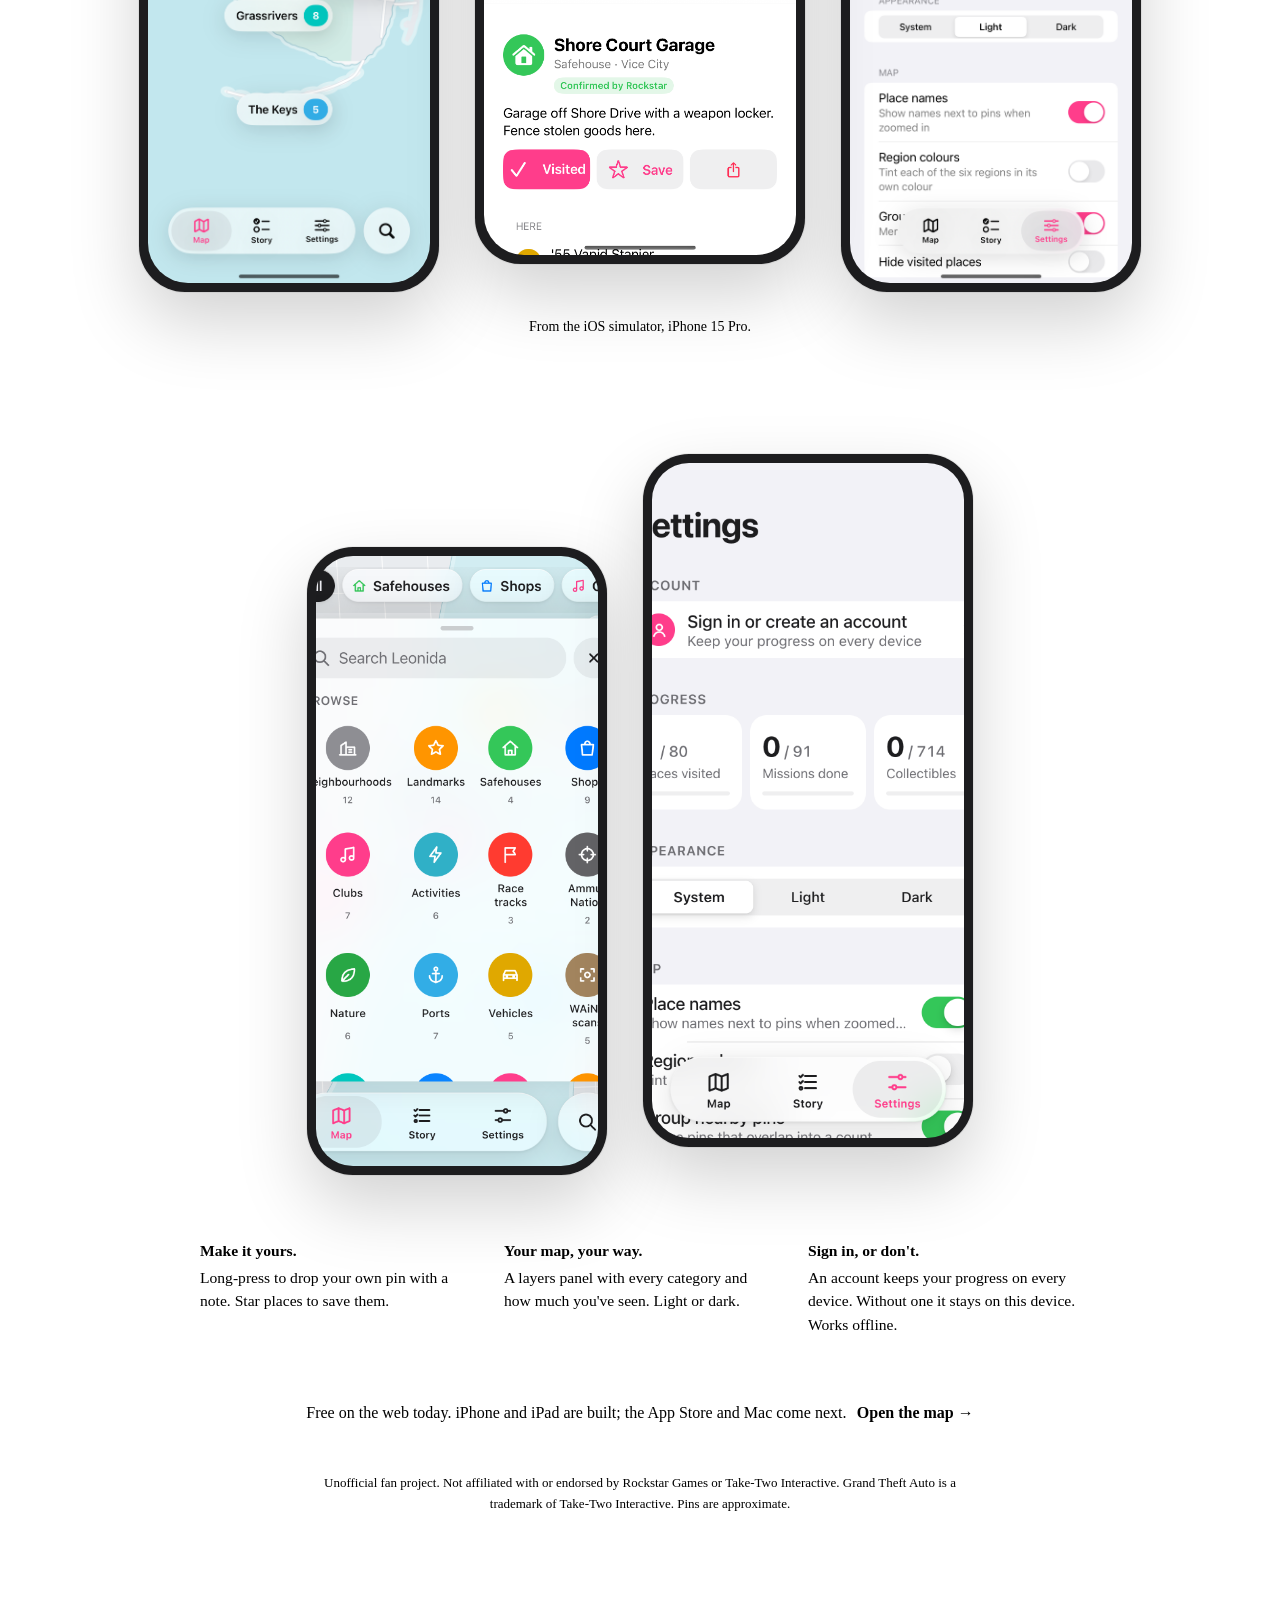
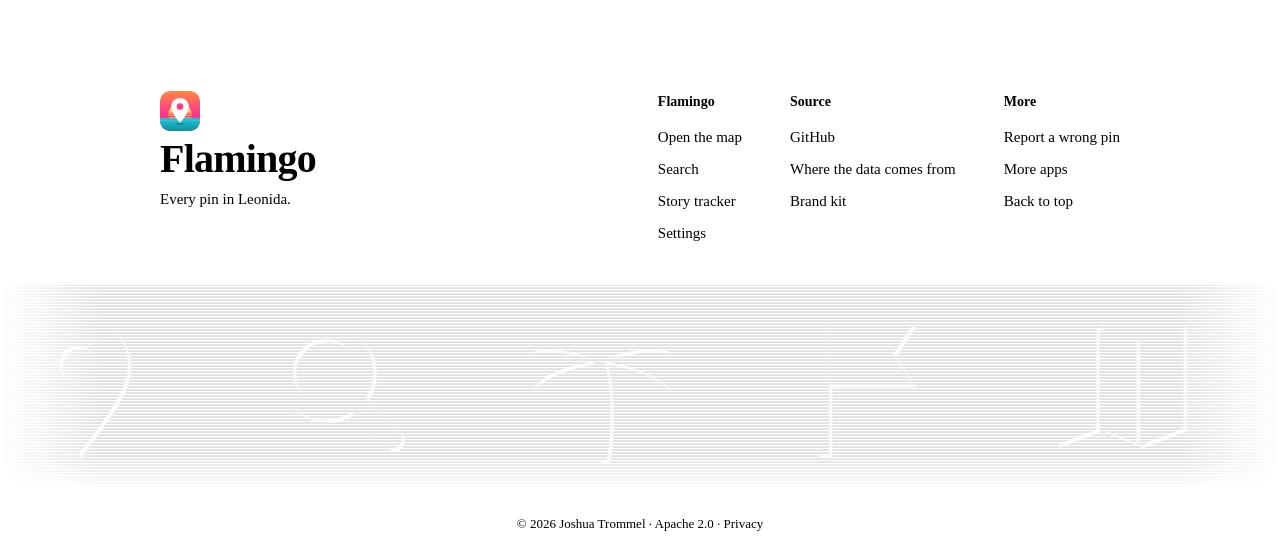
==== commit fc487db4: "1.6.0: iOS accounts with Keychain session and sync; own pins (long-press, name, note) and saved plac" ====
--- a/web/index.html
+++ b/web/index.html
@@ -160,7 +160,7 @@
     <div class="phone"><picture><source srcset="img/phone-settings-dark.png" media="(prefers-color-scheme: dark)"><img src="img/phone-settings-light.png" alt="Settings: progress, appearance and map options" loading="lazy"></picture></div>
   </div>
   <ul class="says">
-    <li><b>Track your run.</b> Mark places visited and missions done, and count collectibles as you go.</li>
+    <li><b>Make it yours.</b> Long-press to drop your own pin with a note. Star places to save them.</li>
     <li><b>Your map, your way.</b> A layers panel with every category and how much you've seen. Light or dark.</li>
     <li><b>Sign in, or don't.</b> An account keeps your progress on every device. Without one it stays on this device. Works offline.</li>
   </ul>
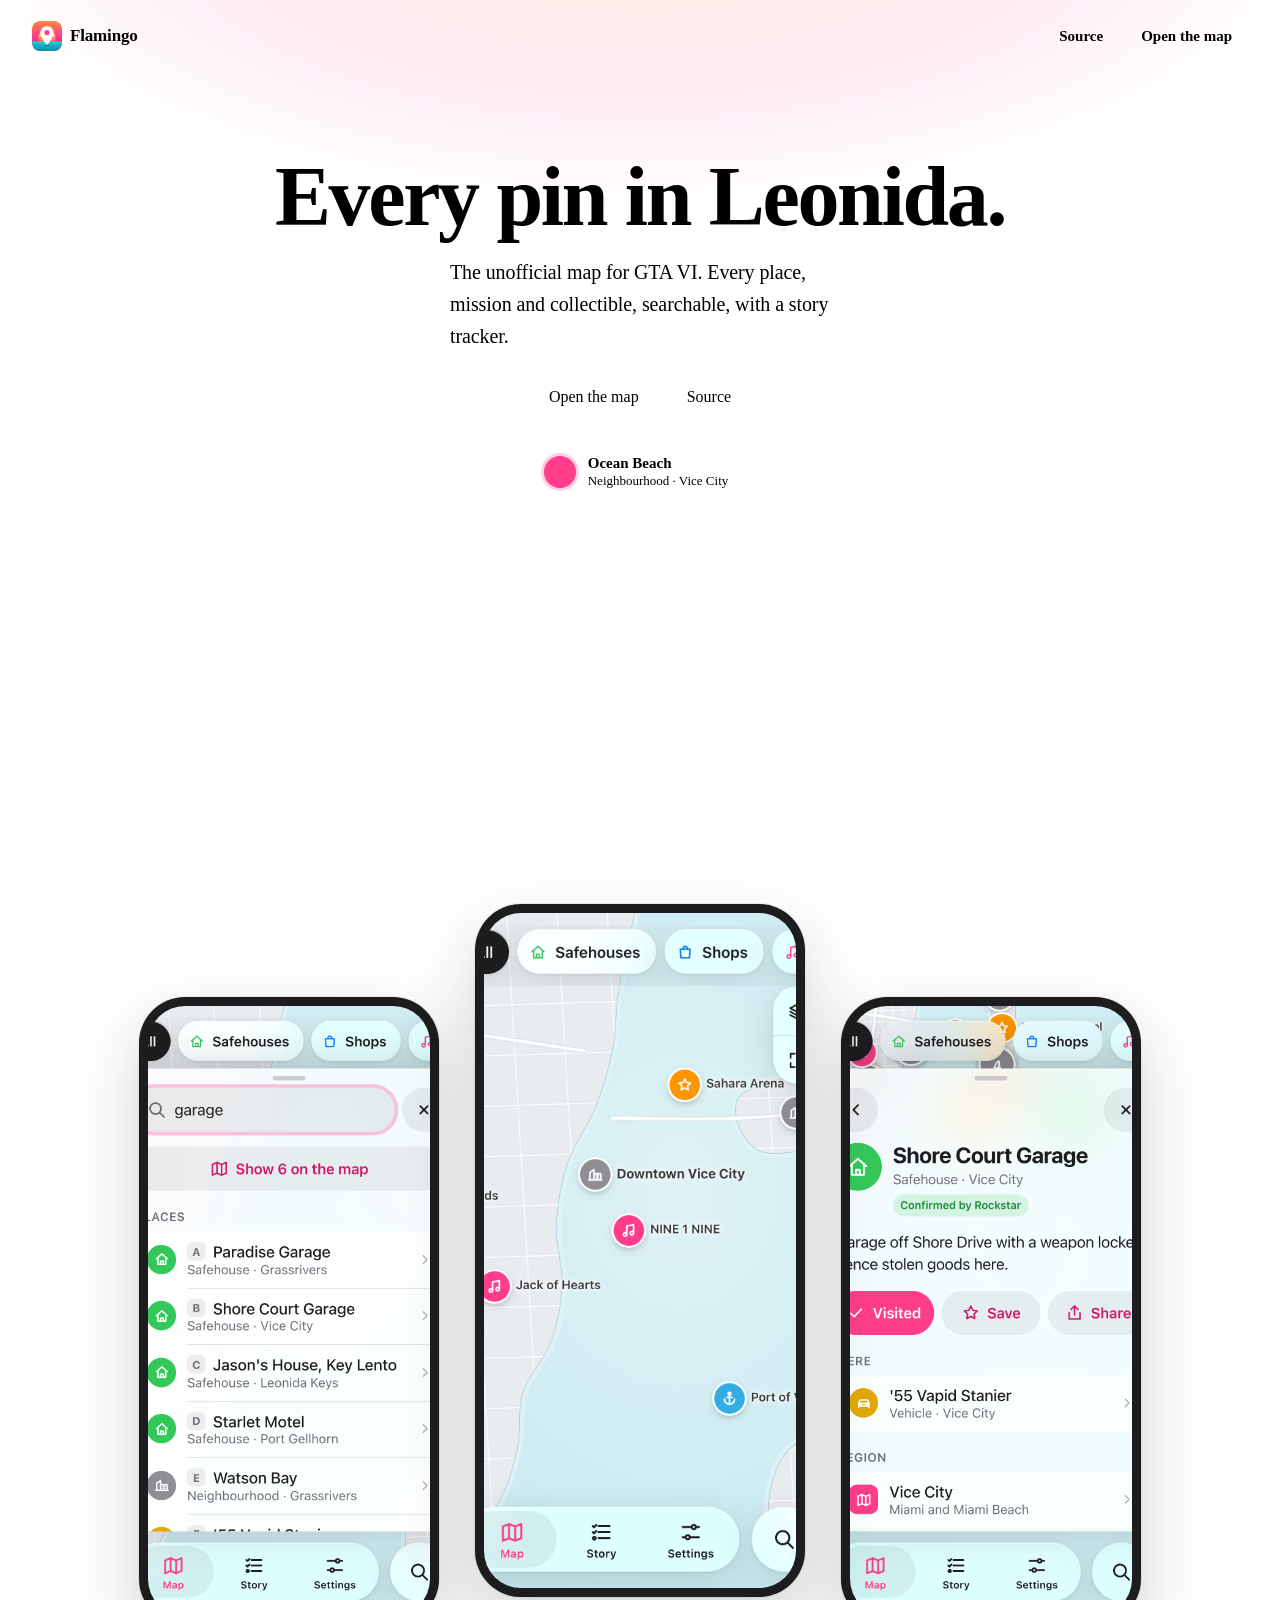
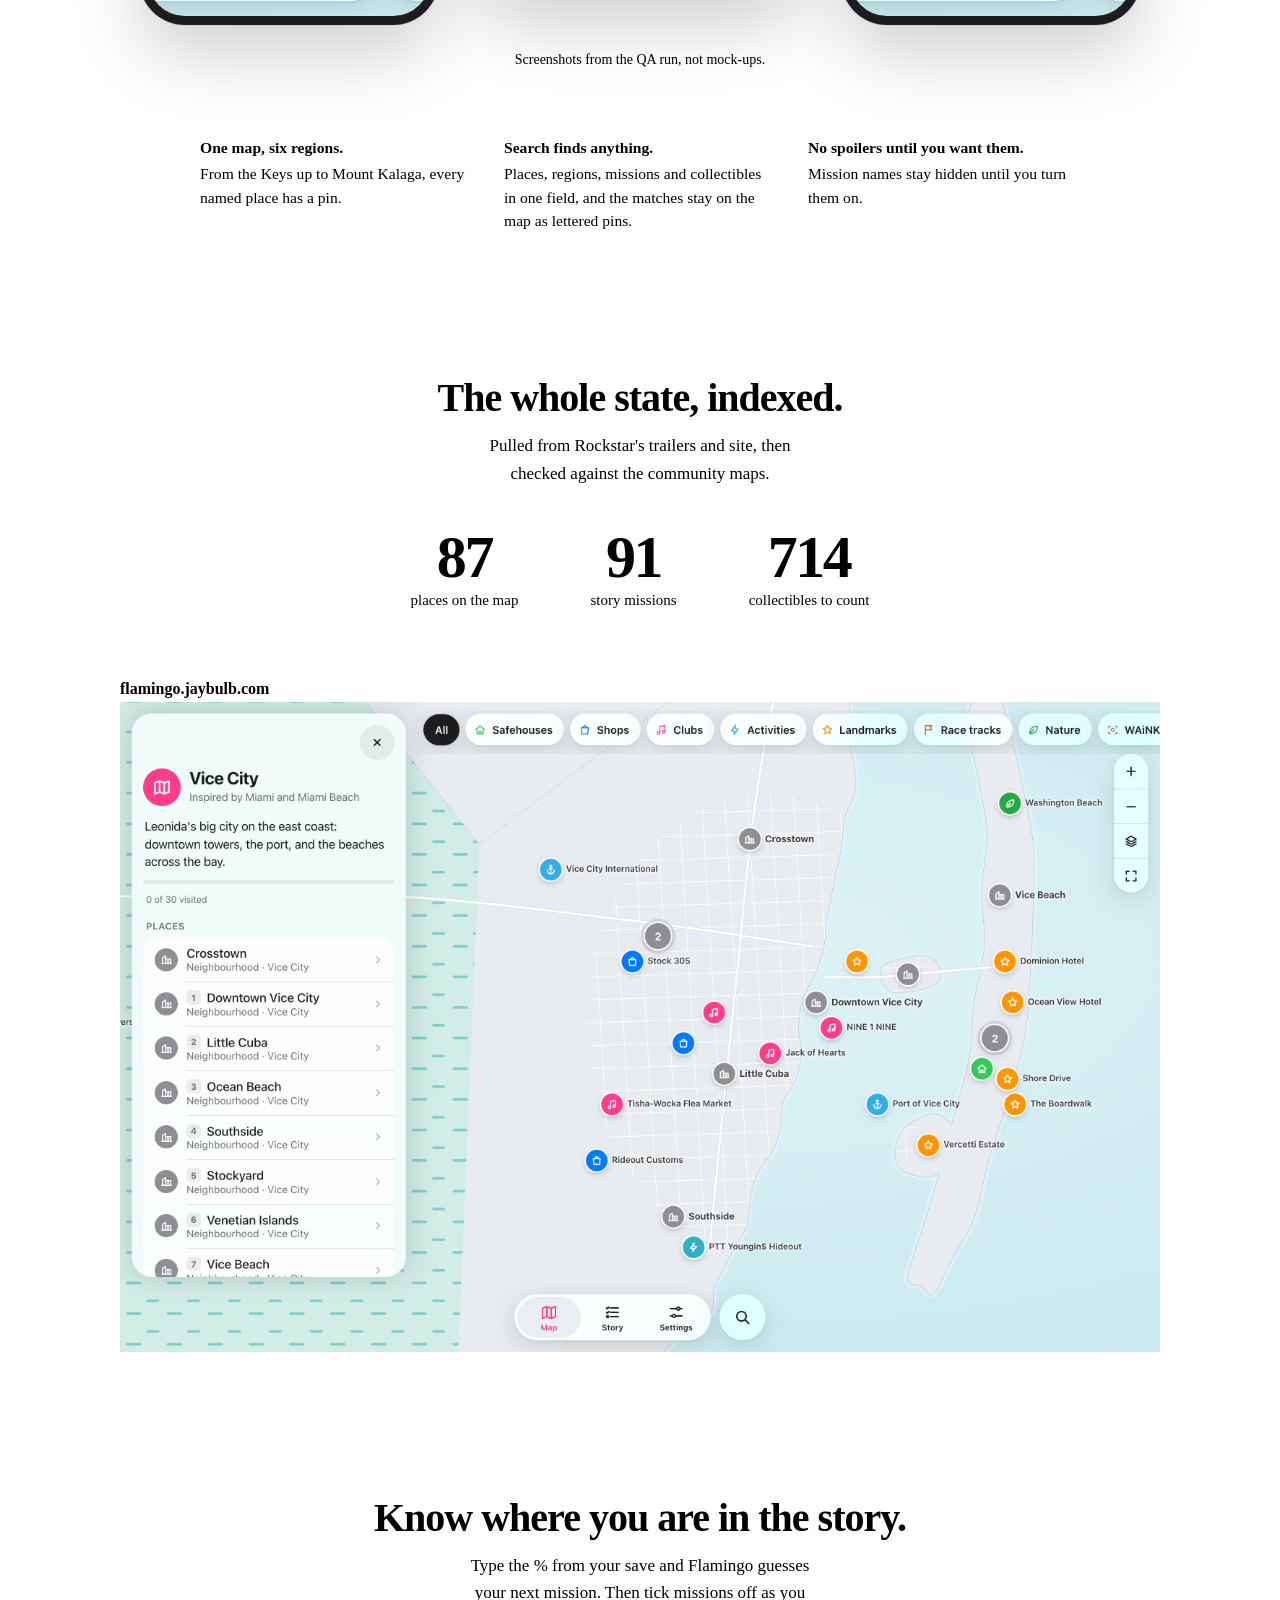
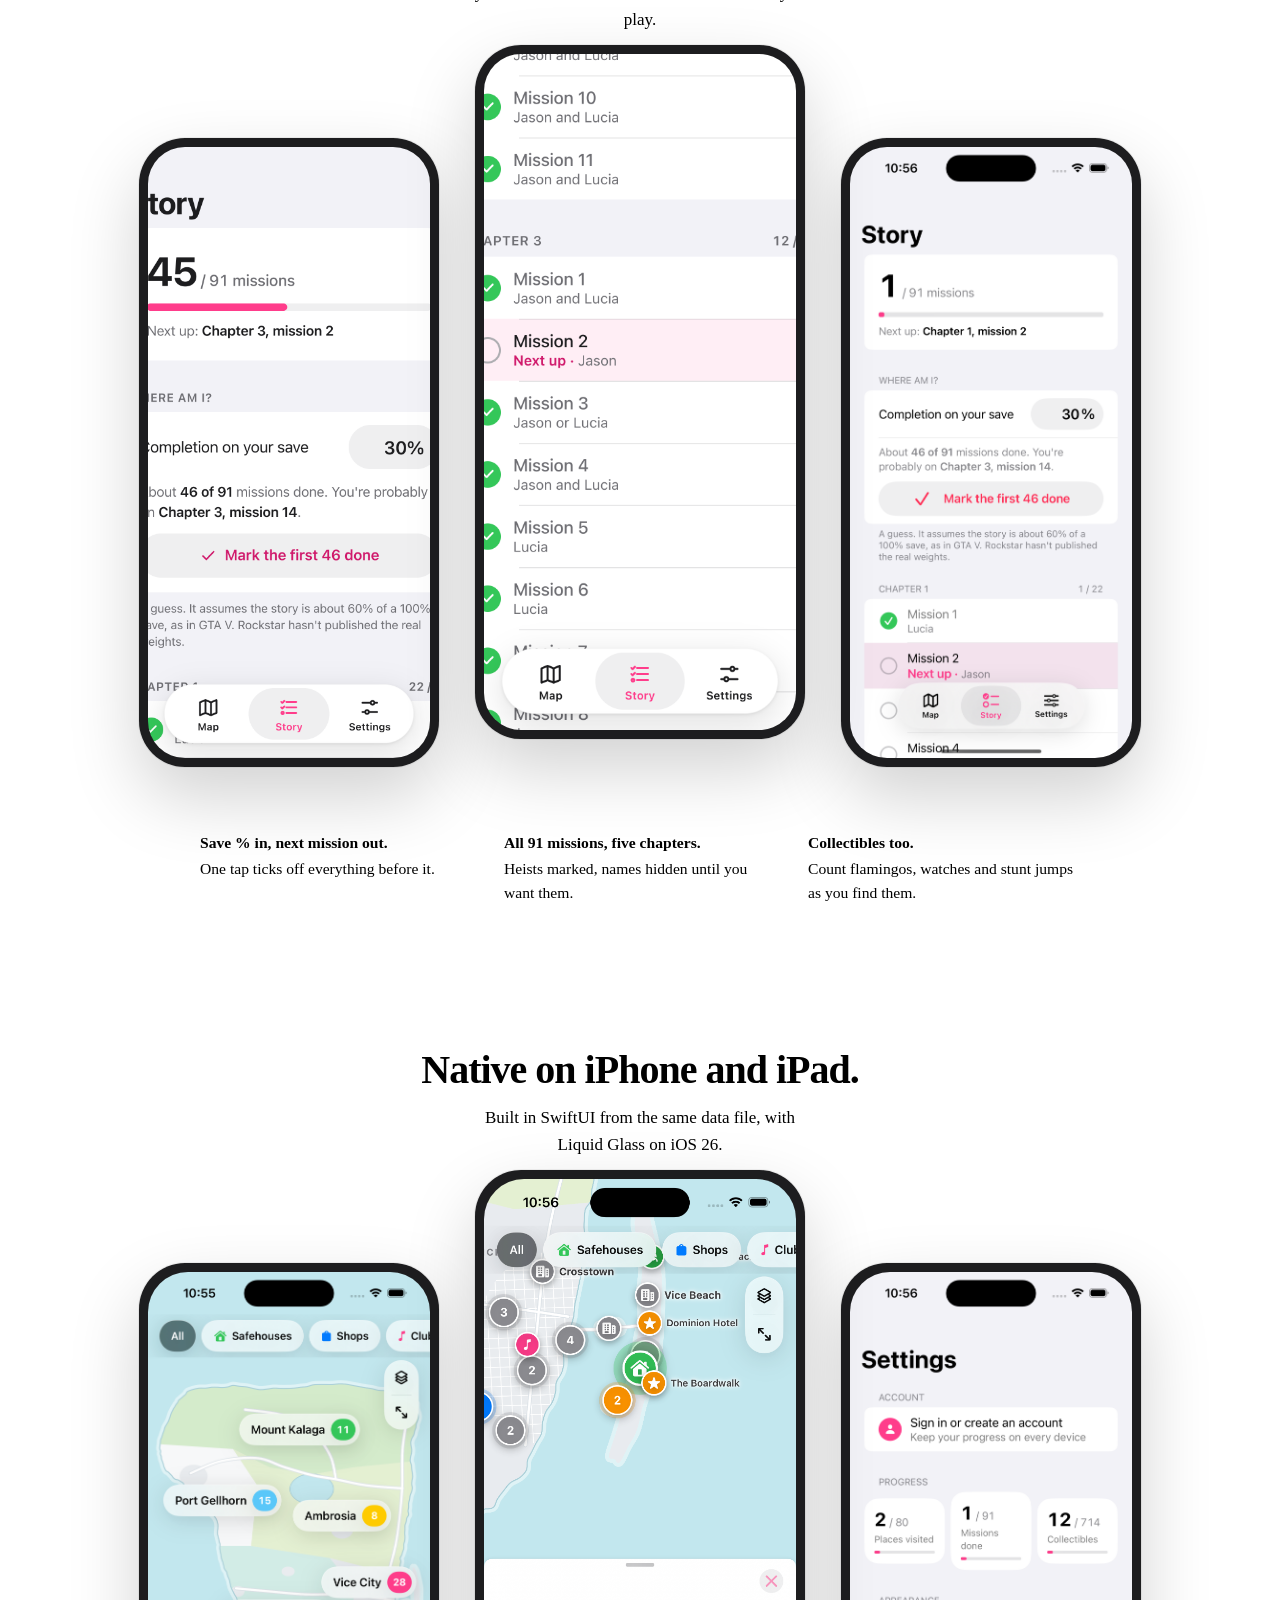
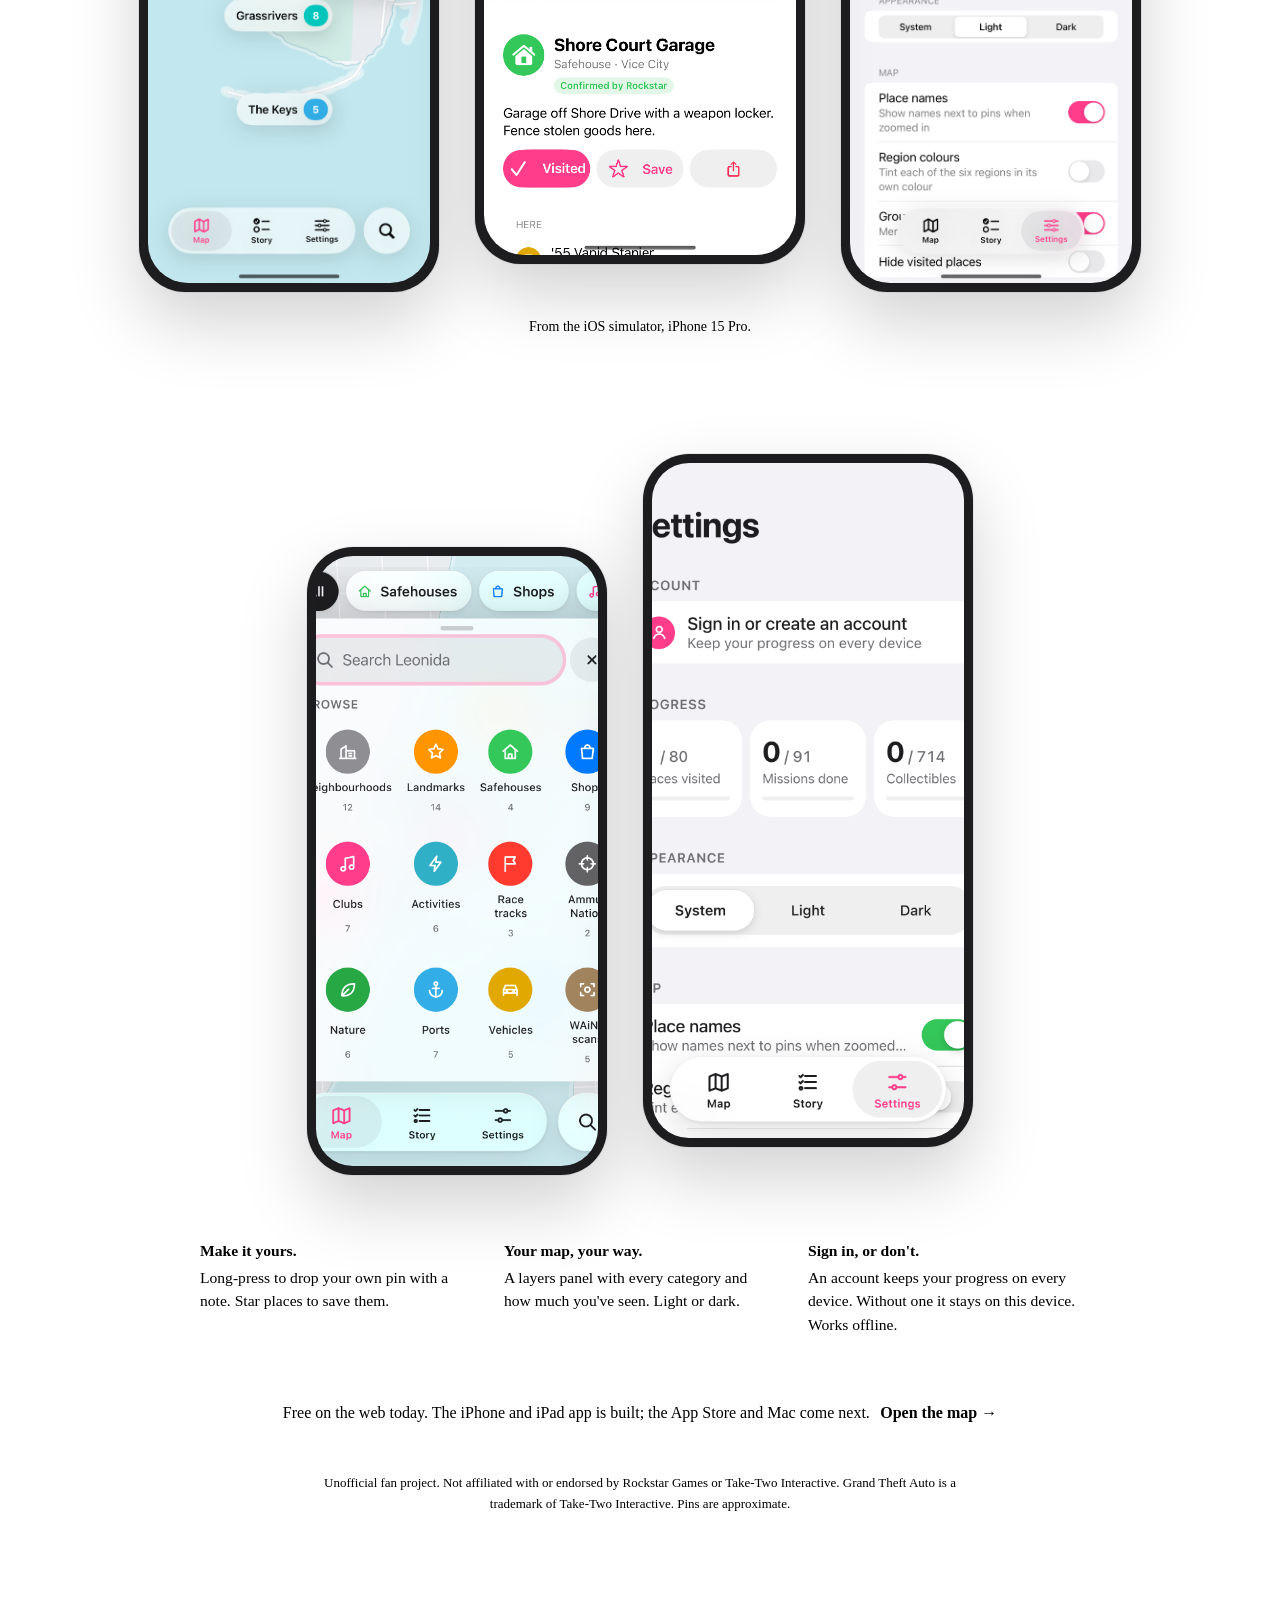
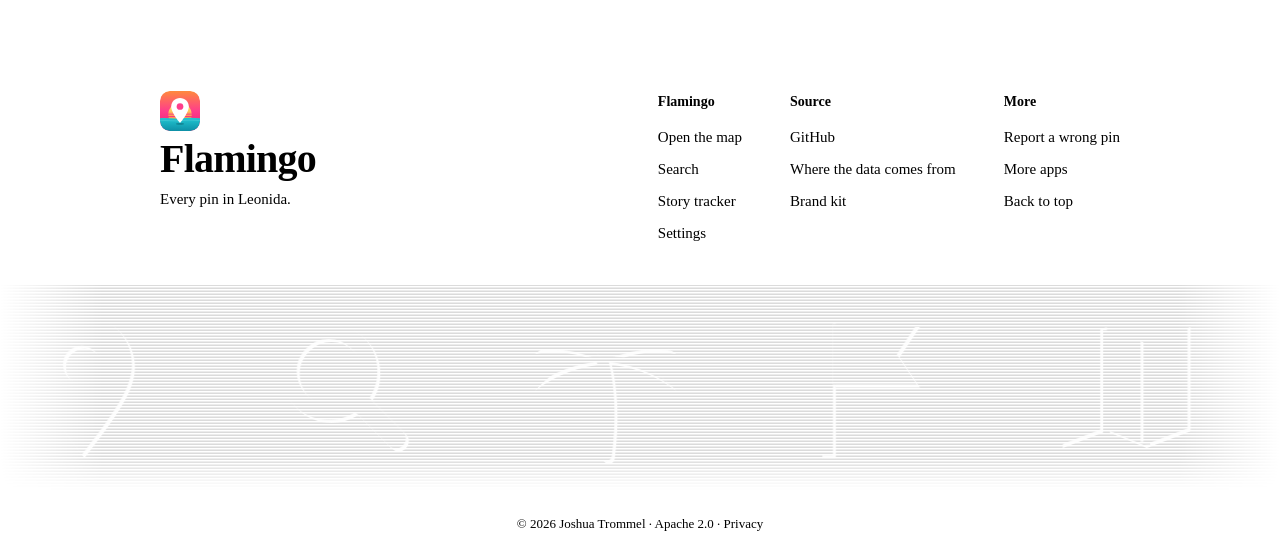
==== commit ef09a9ef: "2.0.0: Apple pass on web and iOS (48 pt capsule controls, one set of radii, 12x16 rows, thinner glas" ====
--- a/web/index.html
+++ b/web/index.html
@@ -164,7 +164,7 @@
     <li><b>Your map, your way.</b> A layers panel with every category and how much you've seen. Light or dark.</li>
     <li><b>Sign in, or don't.</b> An account keeps your progress on every device. Without one it stays on this device. Works offline.</li>
   </ul>
-  <p class="where">Free on the web today. iPhone and iPad are built; the App Store and Mac come next. <a href="/app/">Open the map &rarr;</a></p>
+  <p class="where">Free on the web today. The iPhone and iPad app is built; the App Store and Mac come next. <a href="/app/">Open the map &rarr;</a></p>
   <p class="note">Unofficial fan project. Not affiliated with or endorsed by Rockstar Games or Take-Two Interactive. Grand Theft Auto is a trademark of Take-Two Interactive. Pins are approximate.</p>
 </section>
 </main>
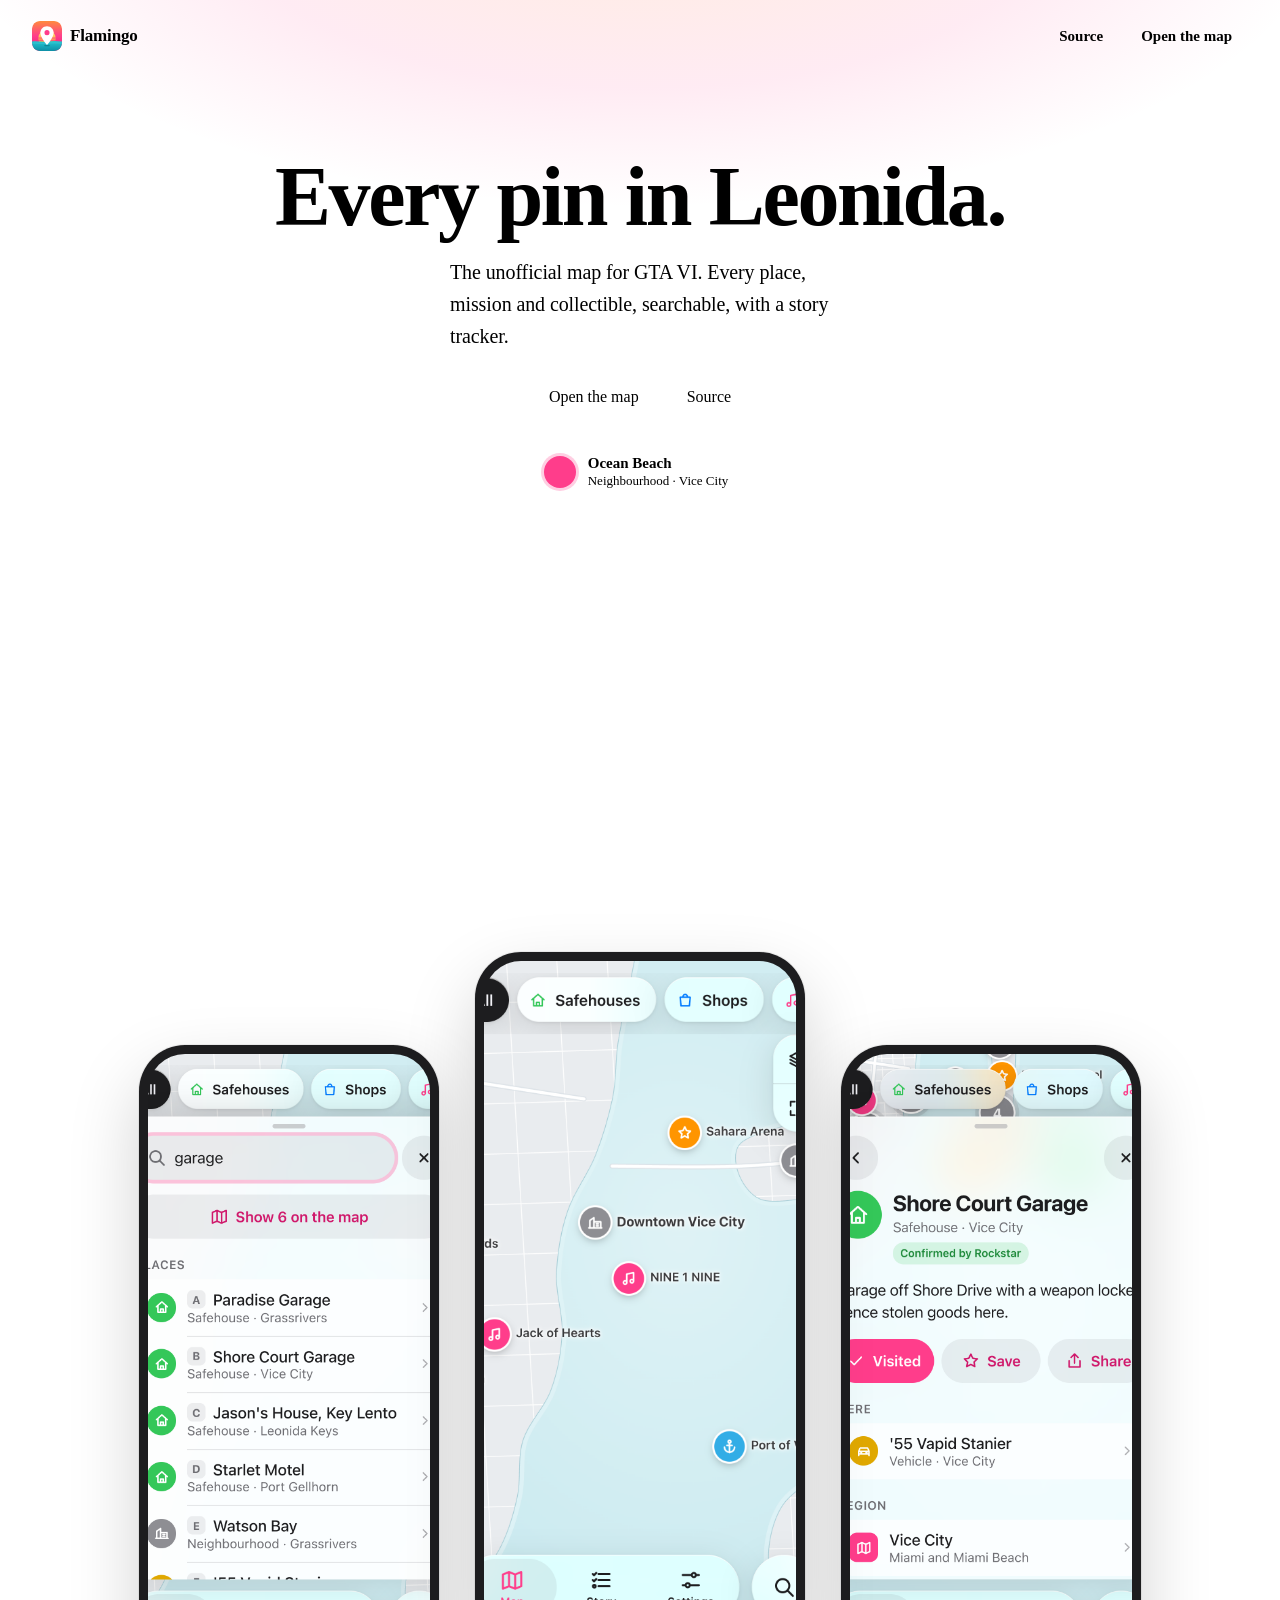
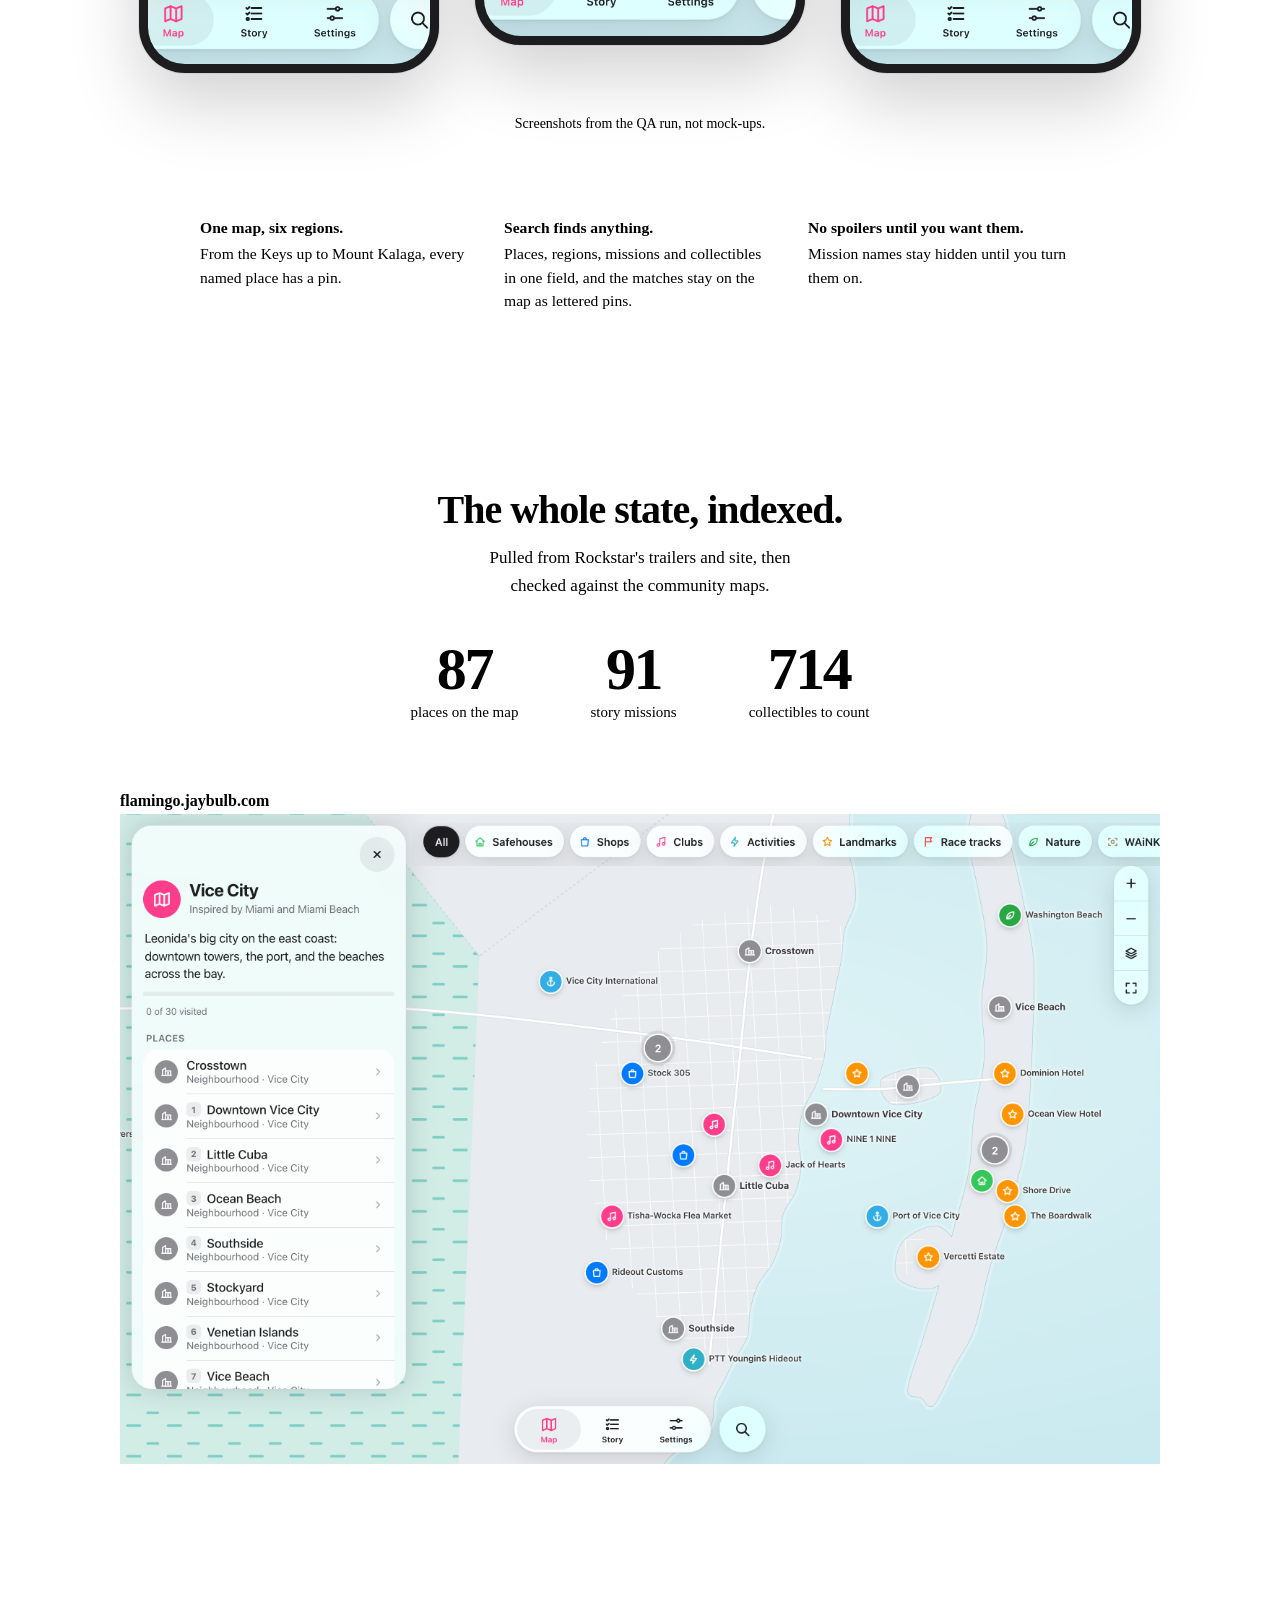
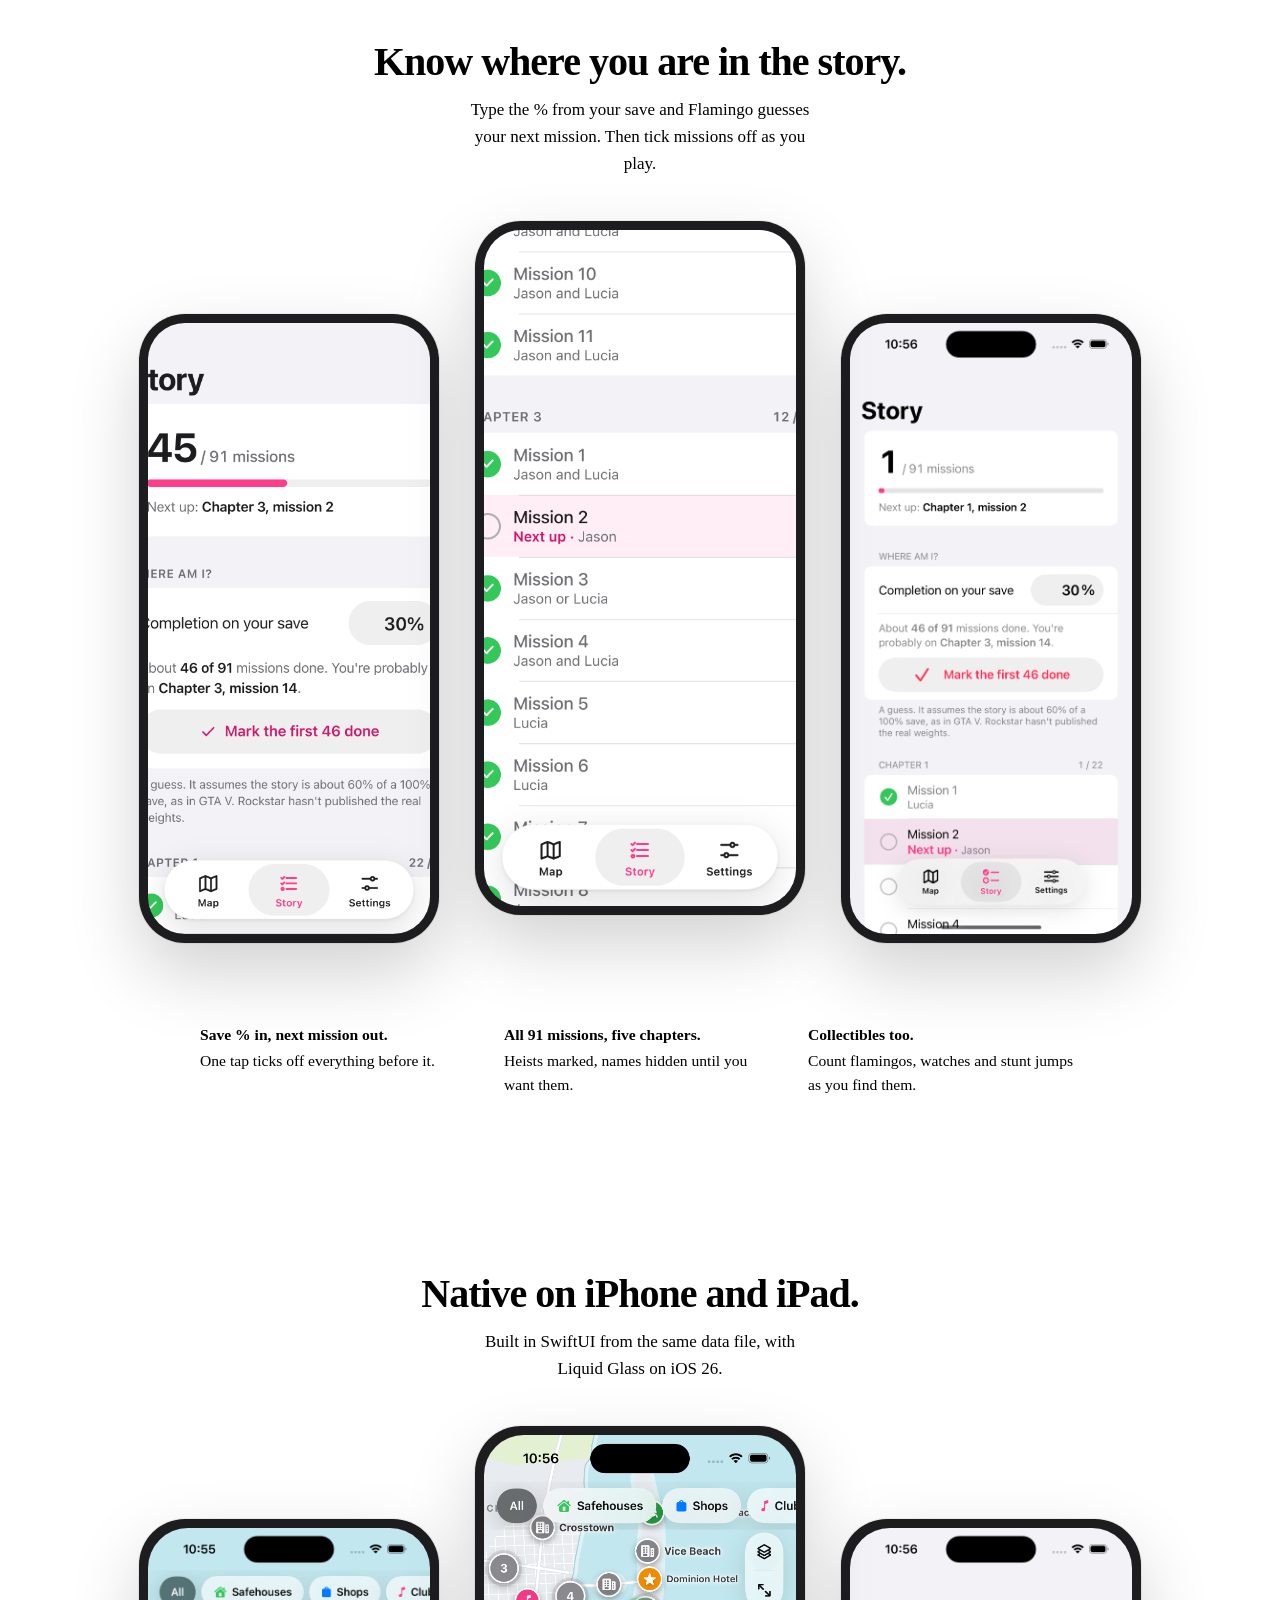
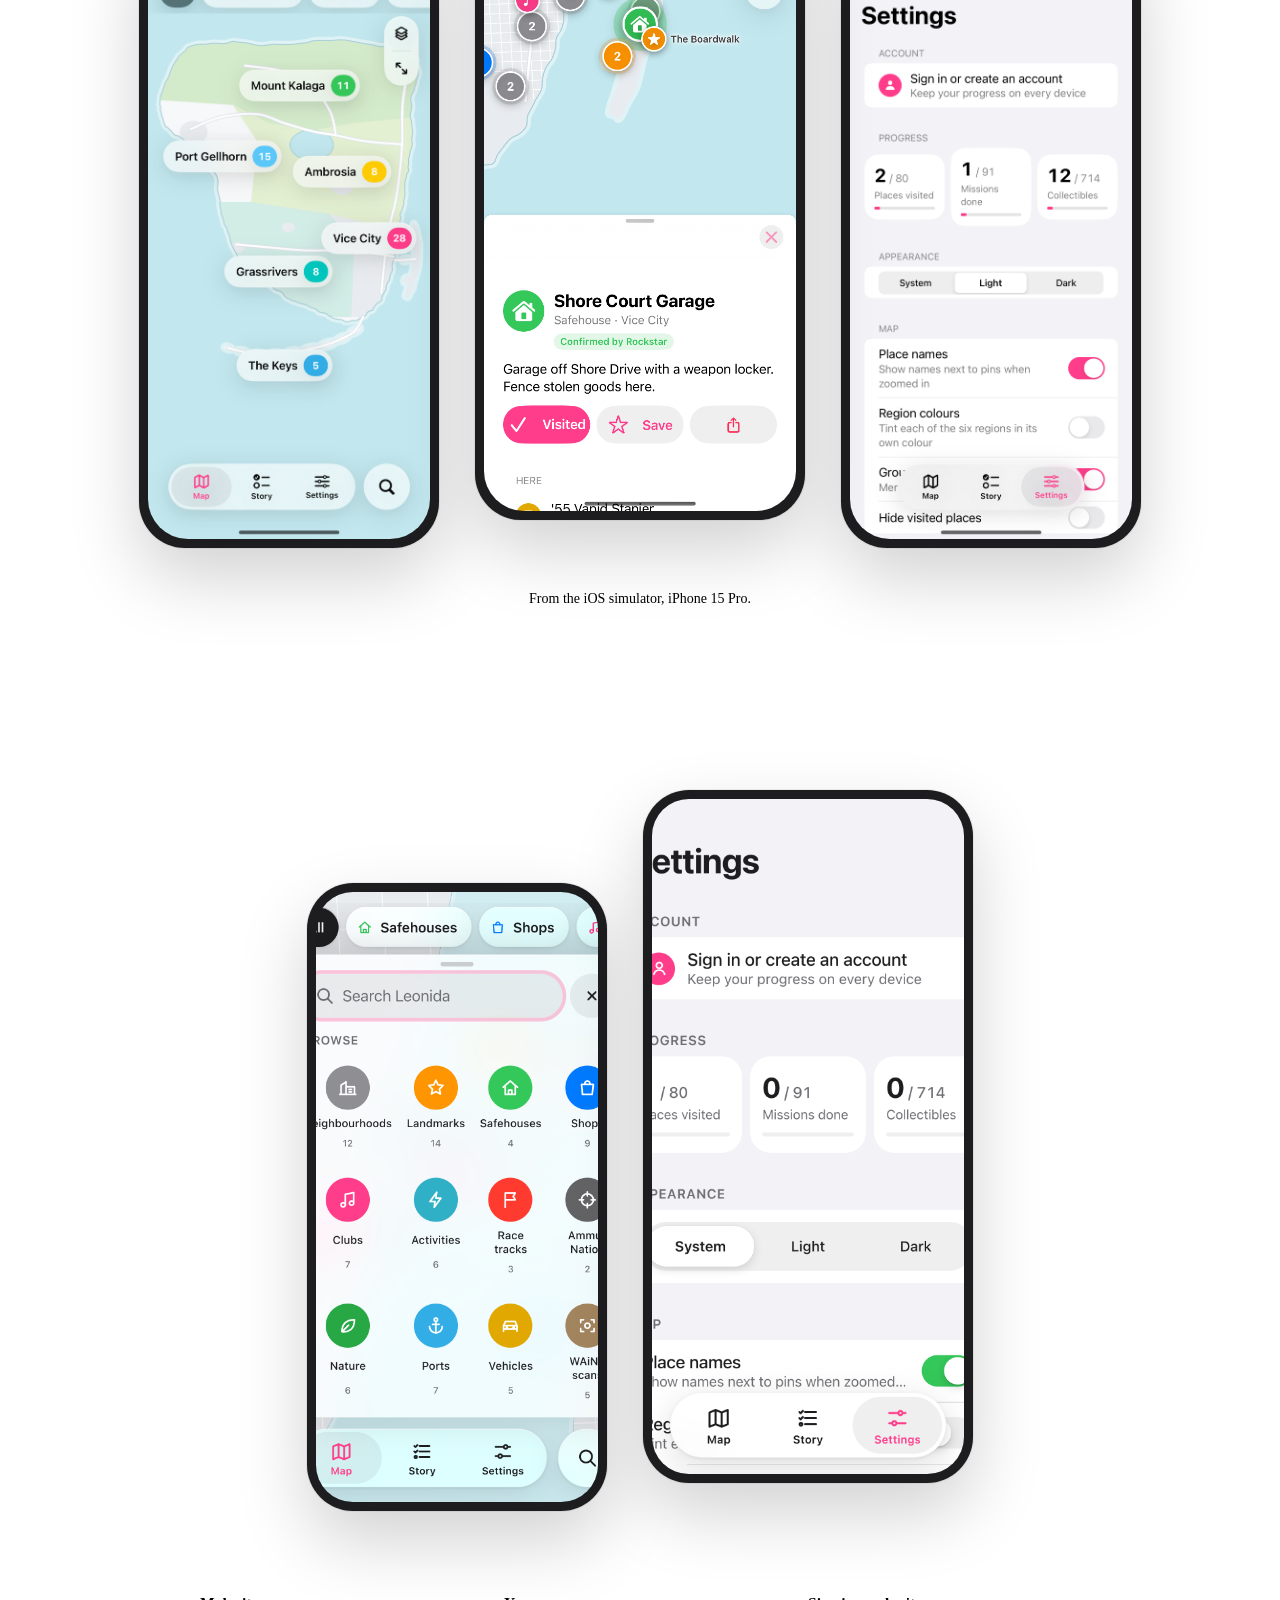
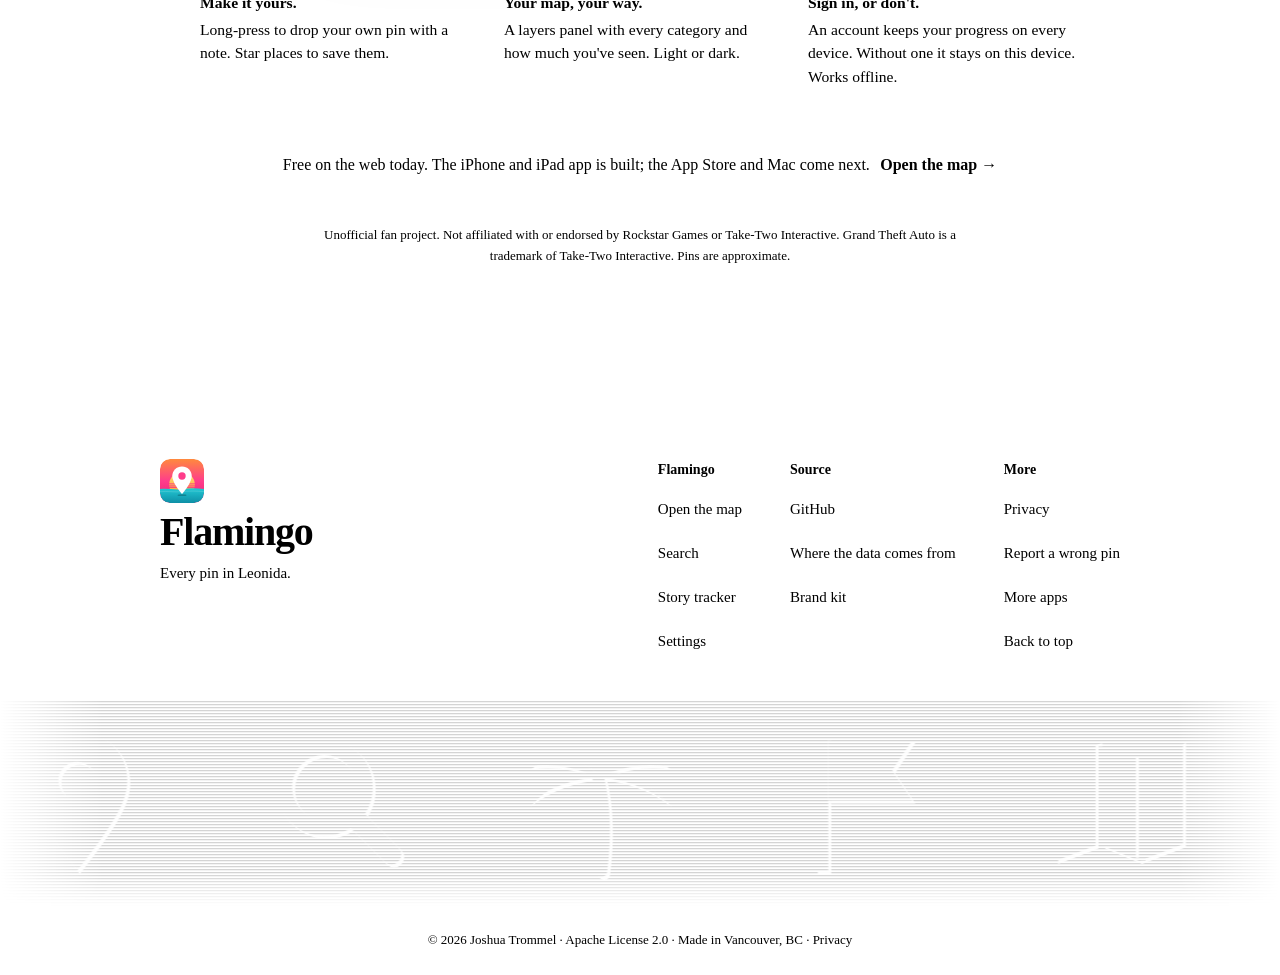
==== commit d94ad550: "Landing: Turing-style footer, roomier screenshots with swipe on mobile; app: nav bar no longer overl" ====
--- a/web/index.html
+++ b/web/index.html
@@ -32,17 +32,17 @@
   *, *::before, *::after { box-sizing: border-box; margin: 0; padding: 0; }
   body { background: var(--bg); color: var(--text); font-family: var(--font-body); line-height: 1.6; -webkit-font-smoothing: antialiased; }
   a { color: inherit; text-decoration: none; }
-  section { padding: 2rem 1.5rem 7rem; }
+  section { padding: 3rem 1.5rem 8rem; }
 
   /* the app, shown rather than described: real QA screenshots in phone frames */
-  .phones { display: flex; justify-content: center; align-items: flex-end; gap: clamp(12px, 3vw, 36px); max-width: 1040px; margin: 0 auto; }
+  .phones { display: flex; justify-content: center; align-items: flex-end; gap: clamp(12px, 3vw, 36px); max-width: 1040px; margin: 0 auto; padding-top: 2rem; }
   .phone { flex: 0 1 300px; border-radius: 46px; padding: 9px; background: #1d1d1f; box-shadow: 0 30px 70px rgba(0, 0, 0, .18), 0 0 0 1px rgba(0, 0, 0, .06); }
   .phone img { display: block; width: 100%; height: auto; border-radius: 37px; aspect-ratio: 390 / 844; object-fit: cover; object-position: top; background: var(--bg2); }
   #native .phone img { border-radius: 40px; }
   .phone:nth-child(2) { flex-basis: 330px; transform: translateY(-28px); }
   @media (prefers-color-scheme: dark) { .phone { background: #2c2c2e; box-shadow: 0 30px 70px rgba(0, 0, 0, .5), 0 0 0 1px rgba(255, 255, 255, .08); } }
-  .cap { text-align: center; margin-top: 1.5rem; font-size: .875rem; color: var(--text2); }
-  .says { list-style: none; max-width: 880px; margin: 4rem auto 0; line-height: 1.5; display: grid; grid-template-columns: repeat(3, 1fr); gap: 2rem; color: var(--text2); font-size: .975rem; }
+  .cap { text-align: center; margin-top: 2.5rem; font-size: .875rem; color: var(--text2); }
+  .says { list-style: none; max-width: 880px; margin: 5rem auto 0; line-height: 1.5; display: grid; grid-template-columns: repeat(3, 1fr); gap: 2rem; color: var(--text2); font-size: .975rem; }
   .says b { display: block; color: var(--text); font-weight: 650; margin-bottom: .2rem; }
   .wide { max-width: 1040px; margin: 0 auto; }
   .wide .lp-win img { display: block; width: 100%; height: auto; }
@@ -58,20 +58,23 @@
   .note { max-width: 640px; margin: 3rem auto 0; text-align: center; font-size: .8125rem; color: var(--text2); }
   @media (max-width: 700px) {
     .says { grid-template-columns: 1fr; gap: 1.25rem; text-align: center; }
-    .phones { gap: 10px; } .phone { border-radius: 26px; padding: 5px; } .phone img { border-radius: 21px; } .phone:nth-child(2) { transform: translateY(-14px); }
+    /* phones too small to read side by side: one big phone at a time, swipe for the rest */
+    .phones { justify-content: flex-start; gap: 20px; overflow-x: auto; scroll-snap-type: x mandatory; margin: 0 -1.5rem; padding: 1.5rem 1.5rem 2rem; scroll-padding: 0 1.5rem; }
+    .phone, .phone:nth-child(2) { flex: 0 0 min(72vw, 300px); transform: none; scroll-snap-align: center; }
+    .says { margin-top: 3rem; gap: 1.75rem; } .cap { margin-top: 1.25rem; }
   }
 
   /* footer, as on the other Jaybulb landings */
   .foot { padding: 4rem 1.5rem 1.5rem; border-top: 1px solid var(--border); overflow: hidden; }
   .foot-top { max-width: 960px; margin: 0 auto; display: flex; flex-wrap: wrap; justify-content: space-between; gap: 2.5rem; }
   .foot-brand { display: grid; gap: .5rem; align-content: start; }
-  .foot-brand img { border-radius: 10px; }
-  .foot-brand b { font-size: 2.5rem; line-height: 1; letter-spacing: -.02em; }
+  .foot-brand img { width: 44px; height: 44px; border-radius: 10px; }
+  .foot-brand b { font-size: 2.5rem; line-height: 1.05; font-weight: 700; letter-spacing: -.03em; }
   .foot-brand p, .foot .label { color: var(--text2); font-size: .9375rem; }
   .foot-cols { display: flex; flex-wrap: wrap; gap: 3rem; }
-  .foot-cols div { display: grid; gap: .5rem; align-content: start; }
+  .foot-cols div { display: grid; gap: .25rem; align-content: start; }
   .foot .label { font-weight: 700; font-size: .875rem; margin-bottom: .25rem; }
-  .foot-cols a { font-size: .9375rem; }
+  .foot-cols a { display: flex; align-items: center; min-height: 40px; font-size: .9375rem; }
   .foot-cols a:hover { color: var(--pink-ink); }
   .legal { margin-top: 1.5rem; font-size: .8125rem; color: var(--text2); text-align: center; }
   .legal a:hover { text-decoration: underline; }
@@ -174,11 +177,11 @@
     <nav class="foot-cols" aria-label="Footer">
       <div><p class="label">Flamingo</p><a href="/app/">Open the map</a><a href="/app/#search">Search</a><a href="/app/#story">Story tracker</a><a href="/app/#settings">Settings</a></div>
       <div><p class="label">Source</p><a href="https://github.com/nulljosh/flamingo">GitHub</a><a href="https://github.com/nulljosh/flamingo/blob/main/scripts/build-data.mjs">Where the data comes from</a><a href="/brand/">Brand kit</a></div>
-      <div><p class="label">More</p><a href="mailto:info@jaybulb.com?subject=Flamingo">Report a wrong pin</a><a href="https://jaybulb.com">More apps</a><a href="#top">Back to top</a></div>
+      <div><p class="label">More</p><a href="privacy.html">Privacy</a><a href="mailto:info@jaybulb.com?subject=Flamingo">Report a wrong pin</a><a href="https://jaybulb.com">More apps</a><a href="#top">Back to top</a></div>
     </nav>
   </div>
   <div class="word-band" aria-hidden="true"><canvas class="word-canvas"></canvas></div>
-  <p class="legal">&copy; 2026 Joshua Trommel &middot; Apache 2.0 &middot; <a href="privacy.html">Privacy</a></p>
+  <p class="legal">&copy; 2026 Joshua Trommel &middot; Apache License 2.0 &middot; Made in Vancouver, BC &middot; <a href="privacy.html">Privacy</a></p>
 </footer>
 <script src="footer-band.js?v=1" defer></script>
 </body>
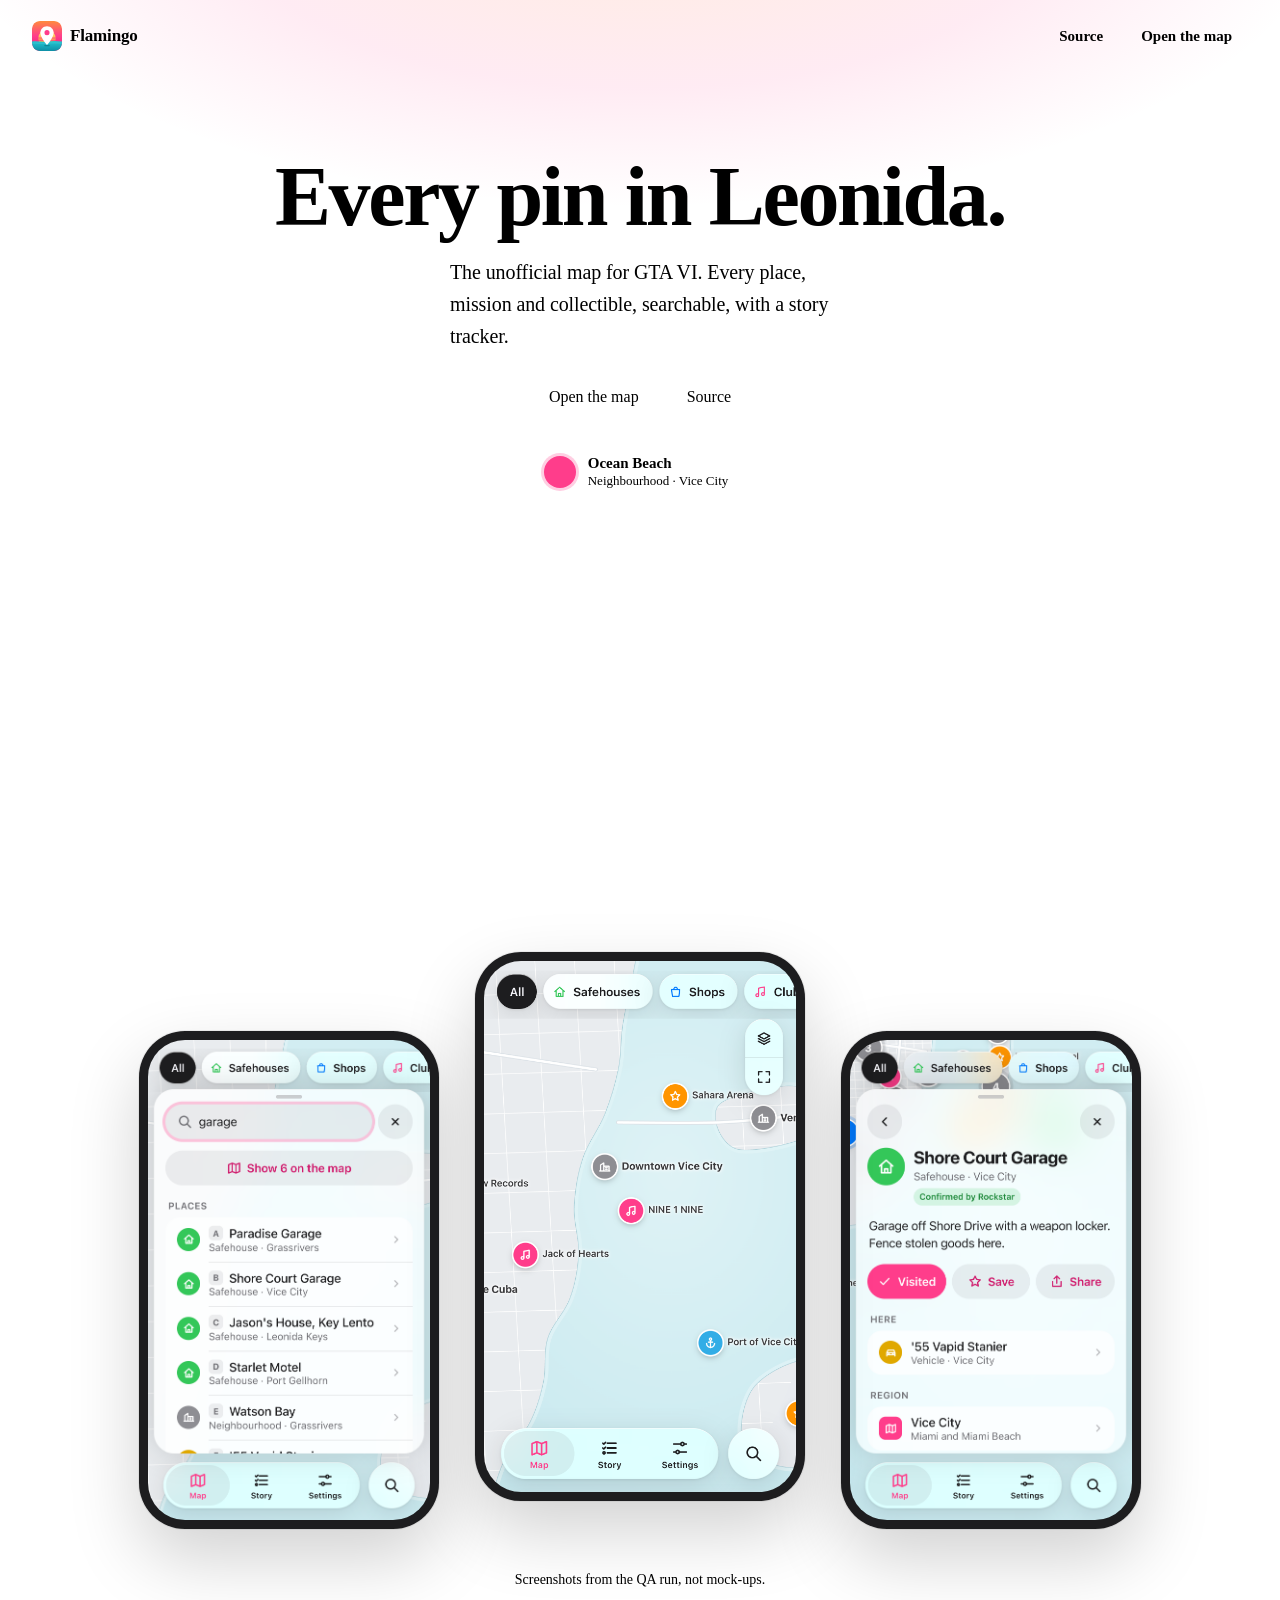
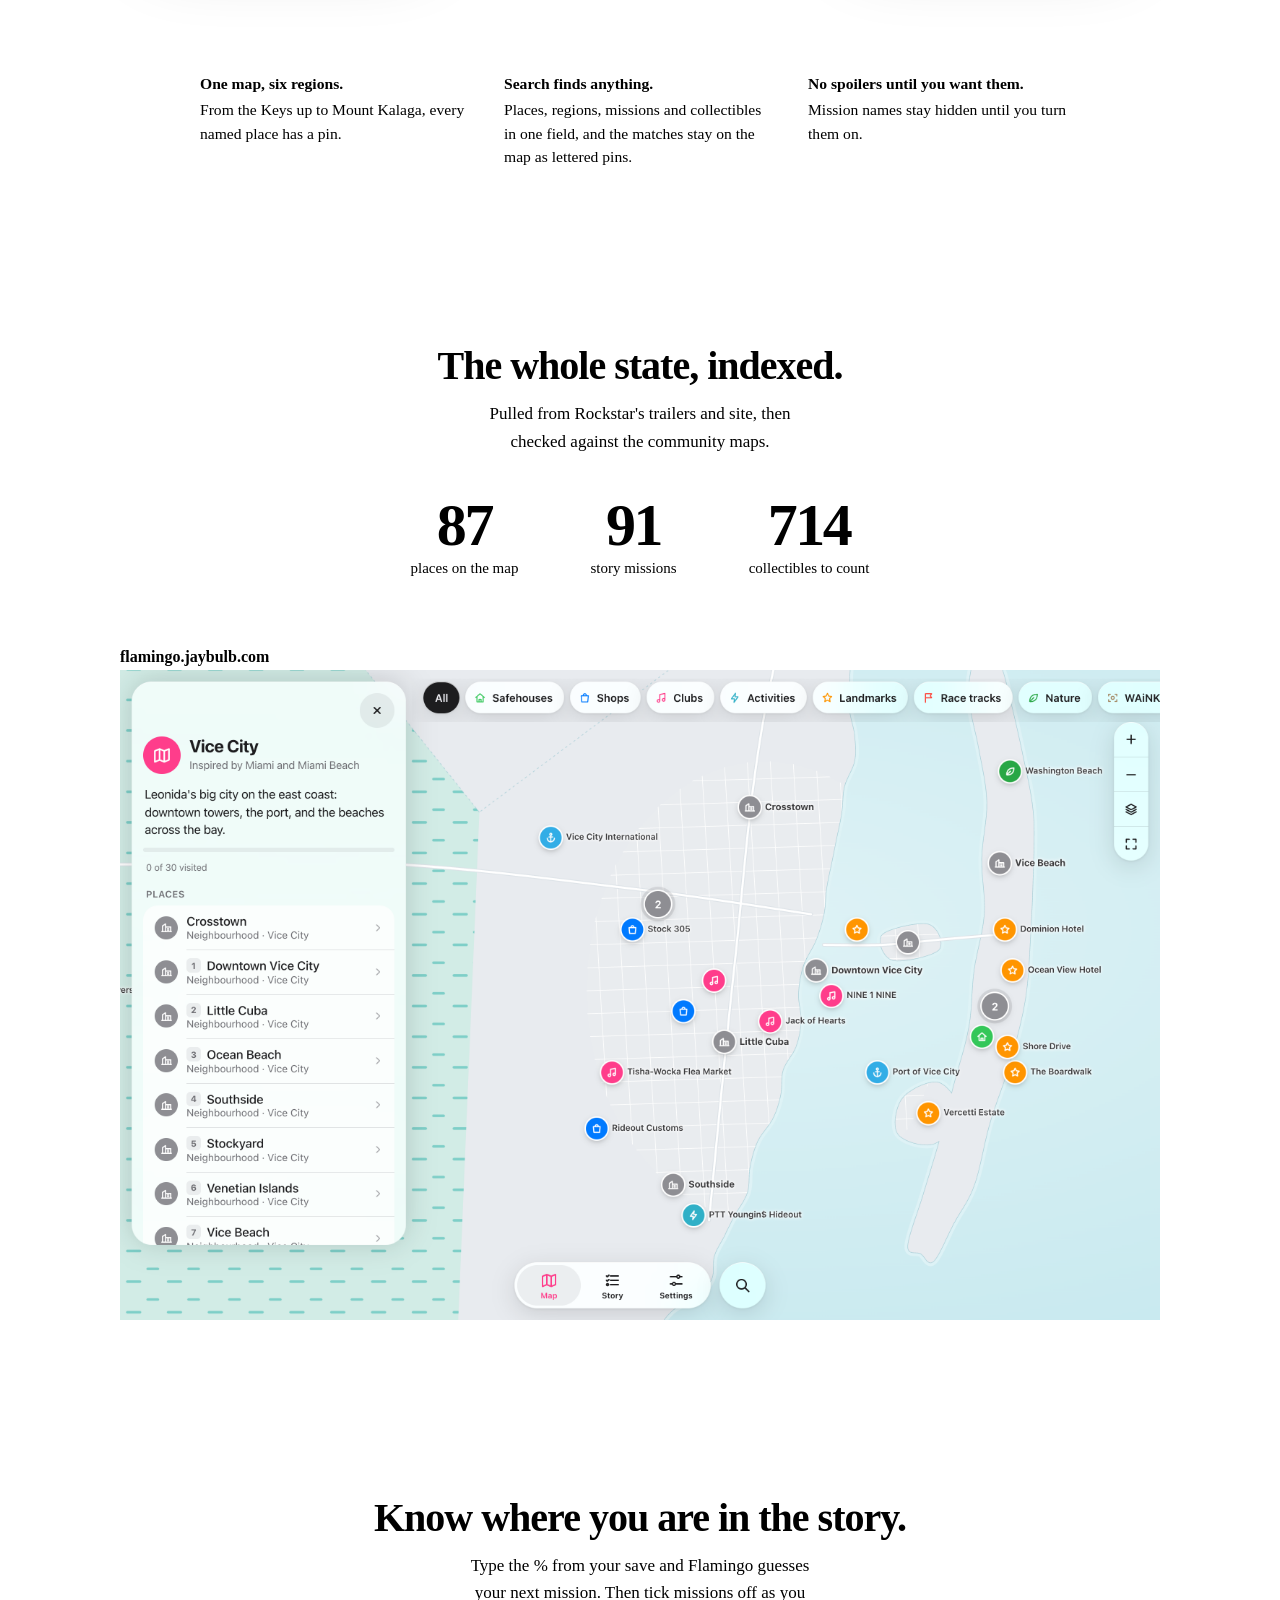
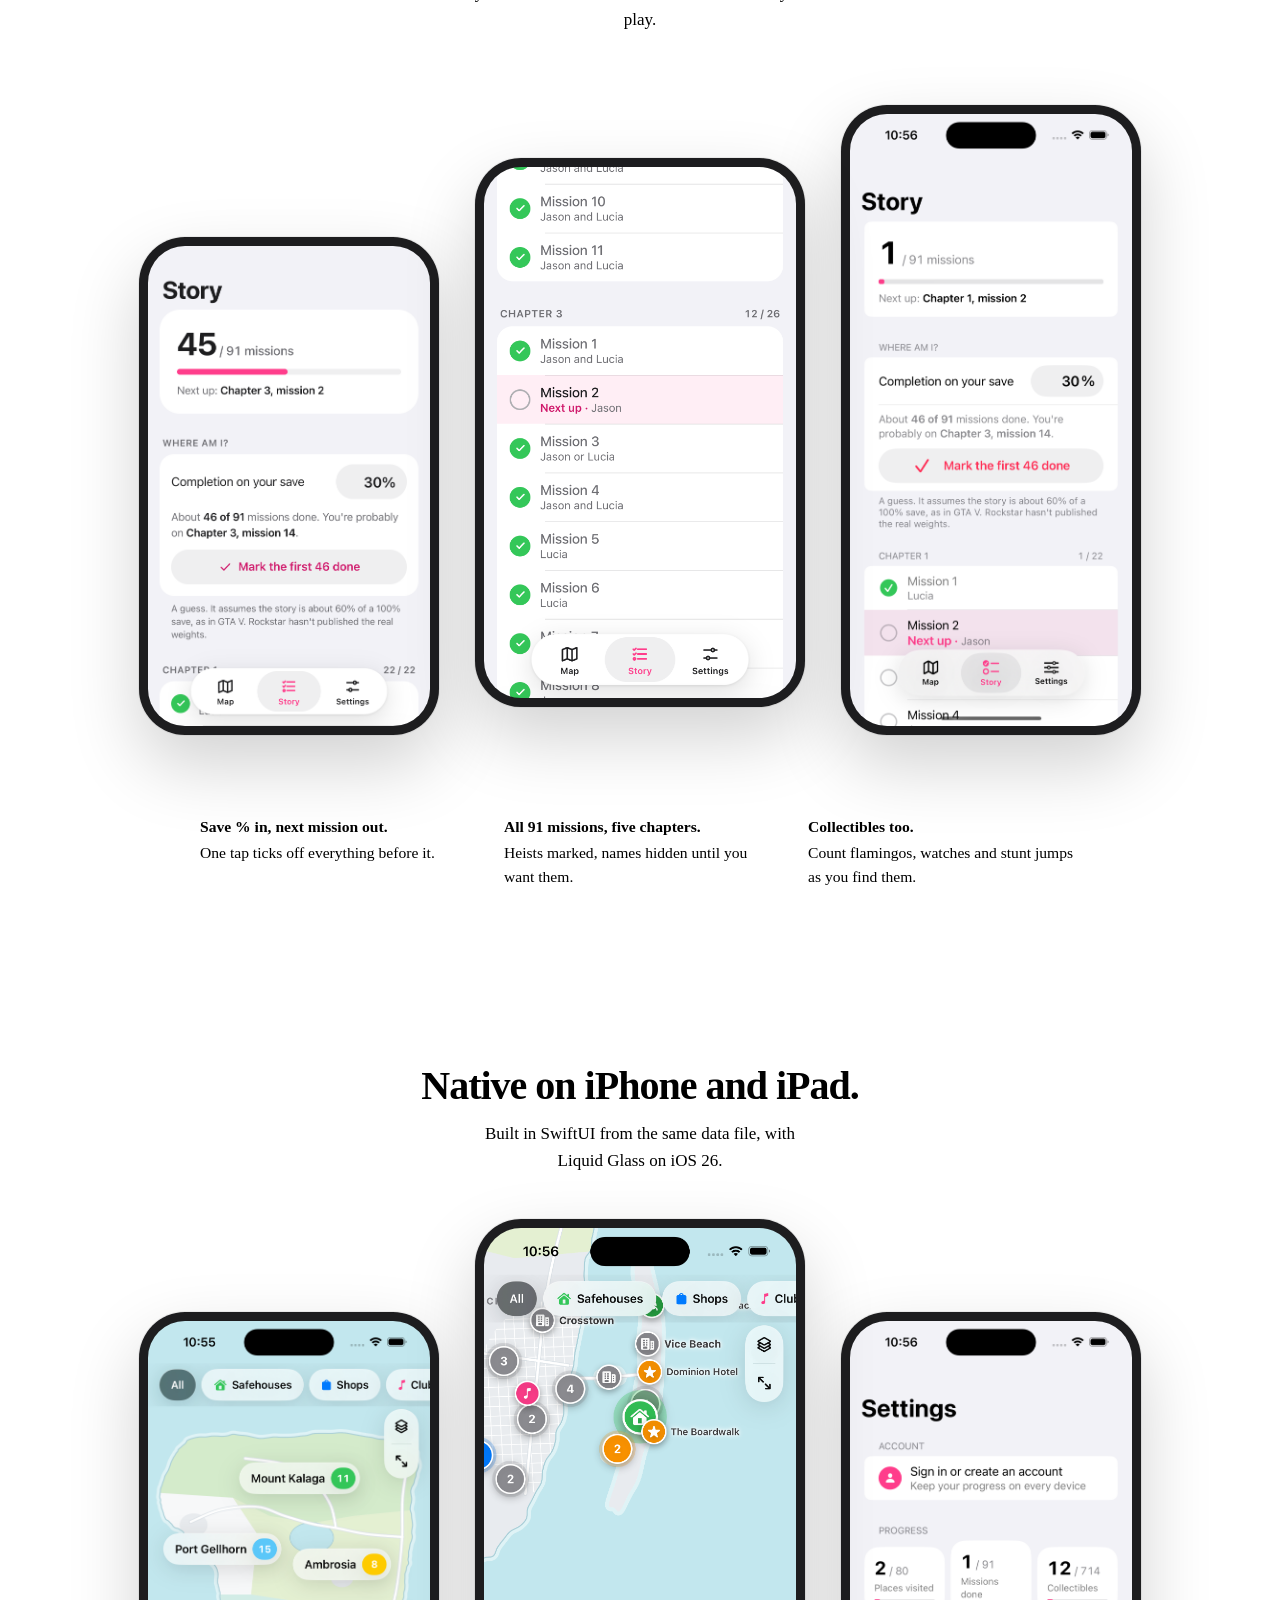
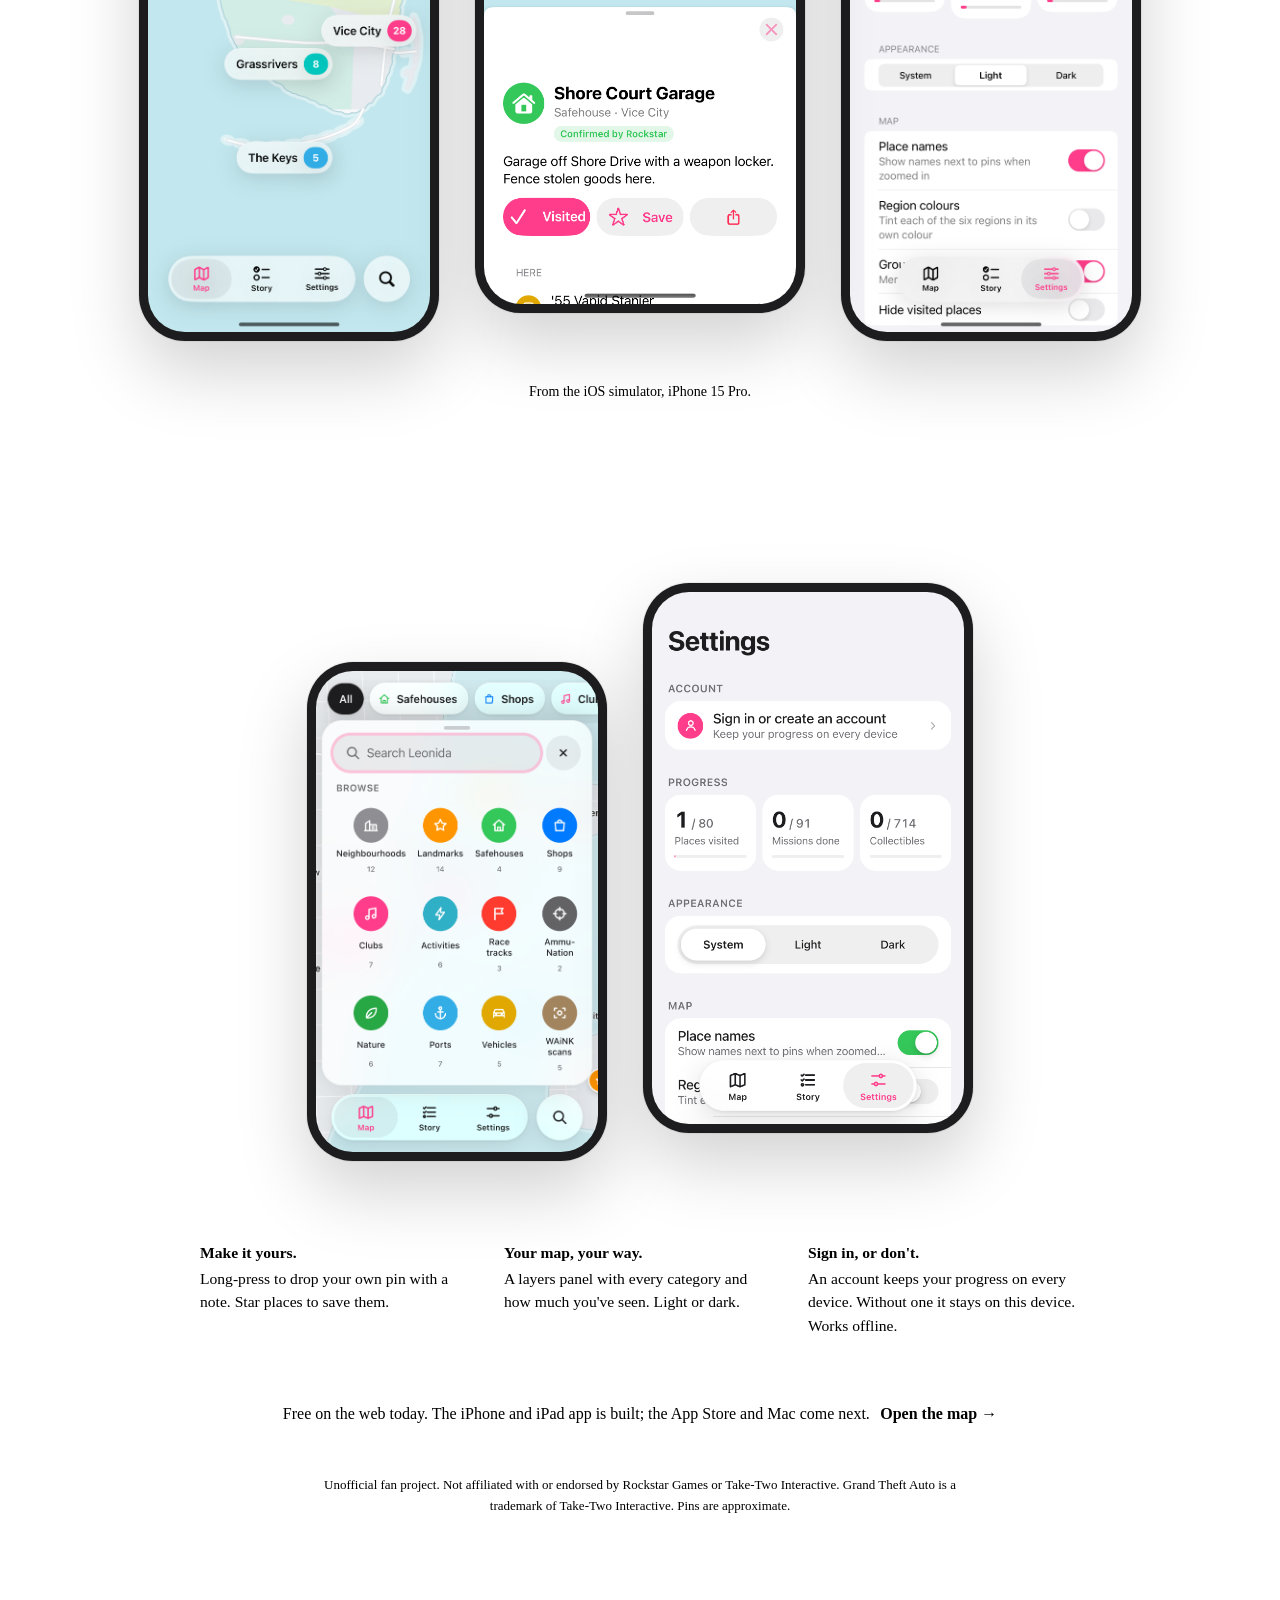
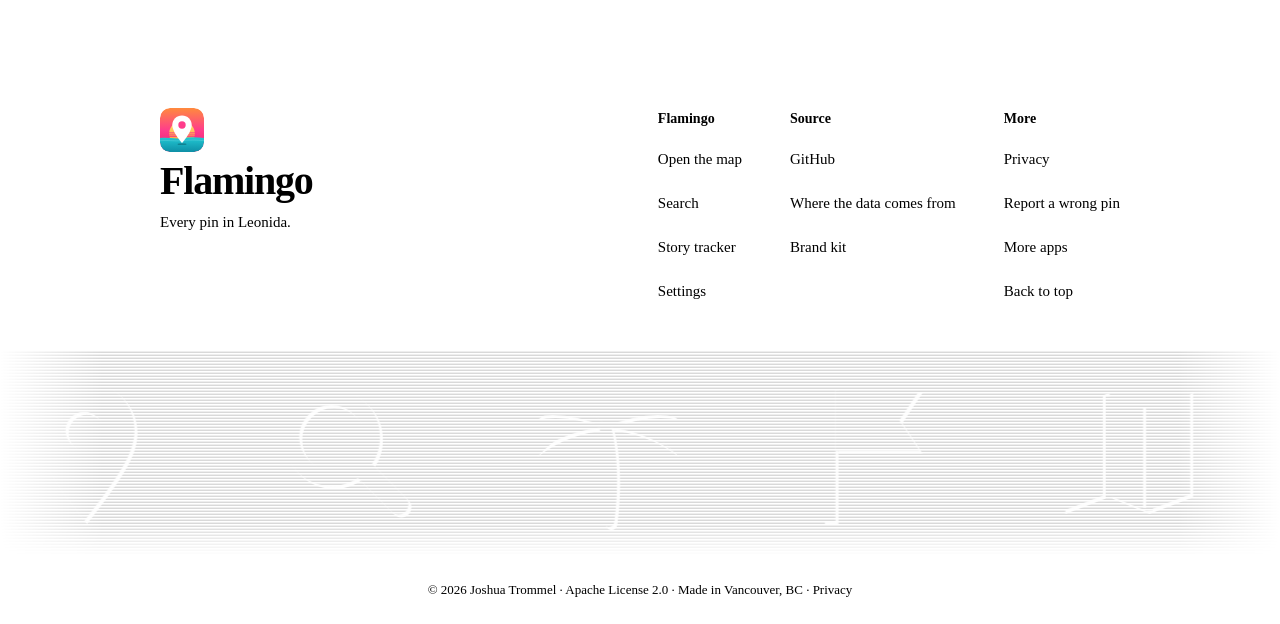
==== commit a299df43: "Landing: stop cropping phone screenshots (keep real aspect ratio); tests: fix epiphany playwright pa" ====
--- a/web/index.html
+++ b/web/index.html
@@ -37,8 +37,7 @@
   /* the app, shown rather than described: real QA screenshots in phone frames */
   .phones { display: flex; justify-content: center; align-items: flex-end; gap: clamp(12px, 3vw, 36px); max-width: 1040px; margin: 0 auto; padding-top: 2rem; }
   .phone { flex: 0 1 300px; border-radius: 46px; padding: 9px; background: #1d1d1f; box-shadow: 0 30px 70px rgba(0, 0, 0, .18), 0 0 0 1px rgba(0, 0, 0, .06); }
-  .phone img { display: block; width: 100%; height: auto; border-radius: 37px; aspect-ratio: 390 / 844; object-fit: cover; object-position: top; background: var(--bg2); }
-  #native .phone img { border-radius: 40px; }
+  .phone img { display: block; width: 100%; height: auto; border-radius: 37px; background: var(--bg2); }
   .phone:nth-child(2) { flex-basis: 330px; transform: translateY(-28px); }
   @media (prefers-color-scheme: dark) { .phone { background: #2c2c2e; box-shadow: 0 30px 70px rgba(0, 0, 0, .5), 0 0 0 1px rgba(255, 255, 255, .08); } }
   .cap { text-align: center; margin-top: 2.5rem; font-size: .875rem; color: var(--text2); }
@@ -105,9 +104,9 @@
 
 <section id="app" class="lp-reveal">
   <div class="phones">
-    <div class="phone"><picture><source srcset="img/phone-search-dark.png" media="(prefers-color-scheme: dark)"><img src="img/phone-search-light.png" alt="Search for garage: Shore Court Garage and Paradise Garage, each with its region" loading="lazy"></picture></div>
-    <div class="phone"><picture><source srcset="img/phone-vicecity-dark.png" media="(prefers-color-scheme: dark)"><img src="img/phone-vicecity-light.png" alt="The map zoomed into Vice City, pins and names for Ocean Beach, Little Cuba and downtown" loading="lazy"></picture></div>
-    <div class="phone"><picture><source srcset="img/phone-place-dark.png" media="(prefers-color-scheme: dark)"><img src="img/phone-place-light.png" alt="A place card for Shore Court Garage, marked visited" loading="lazy"></picture></div>
+    <div class="phone"><picture><source srcset="img/phone-search-dark.png" media="(prefers-color-scheme: dark)"><img width="1170" height="1992" src="img/phone-search-light.png" alt="Search for garage: Shore Court Garage and Paradise Garage, each with its region" loading="lazy"></picture></div>
+    <div class="phone"><picture><source srcset="img/phone-vicecity-dark.png" media="(prefers-color-scheme: dark)"><img width="1170" height="1992" src="img/phone-vicecity-light.png" alt="The map zoomed into Vice City, pins and names for Ocean Beach, Little Cuba and downtown" loading="lazy"></picture></div>
+    <div class="phone"><picture><source srcset="img/phone-place-dark.png" media="(prefers-color-scheme: dark)"><img width="1170" height="1992" src="img/phone-place-light.png" alt="A place card for Shore Court Garage, marked visited" loading="lazy"></picture></div>
   </div>
   <p class="cap">Screenshots from the QA run, not mock-ups.</p>
   <ul class="says">
@@ -135,9 +134,9 @@
   <h2 class="h2">Know where you are in the story.</h2>
   <p class="sub">Type the % from your save and Flamingo guesses your next mission. Then tick missions off as you play.</p>
   <div class="phones">
-    <div class="phone"><picture><source srcset="img/phone-story-dark.png" media="(prefers-color-scheme: dark)"><img src="img/phone-story-light.png" alt="Story tab: 30% on the save guesses 46 of 91 missions, Chapter 3 mission 14" loading="lazy"></picture></div>
-    <div class="phone"><picture><source srcset="img/phone-checklist-dark.png" media="(prefers-color-scheme: dark)"><img src="img/phone-checklist-light.png" alt="The mission checklist, the next mission highlighted in pink" loading="lazy"></picture></div>
-    <div class="phone"><picture><source srcset="img/ios-story-dark.png" media="(prefers-color-scheme: dark)"><img src="img/ios-story-light.png" alt="The same Story tab in the iPhone app" loading="lazy"></picture></div>
+    <div class="phone"><picture><source srcset="img/phone-story-dark.png" media="(prefers-color-scheme: dark)"><img width="1170" height="1992" src="img/phone-story-light.png" alt="Story tab: 30% on the save guesses 46 of 91 missions, Chapter 3 mission 14" loading="lazy"></picture></div>
+    <div class="phone"><picture><source srcset="img/phone-checklist-dark.png" media="(prefers-color-scheme: dark)"><img width="1170" height="1992" src="img/phone-checklist-light.png" alt="The mission checklist, the next mission highlighted in pink" loading="lazy"></picture></div>
+    <div class="phone"><picture><source srcset="img/ios-story-dark.png" media="(prefers-color-scheme: dark)"><img width="1179" height="2556" src="img/ios-story-light.png" alt="The same Story tab in the iPhone app" loading="lazy"></picture></div>
   </div>
   <ul class="says">
     <li><b>Save % in, next mission out.</b> One tap ticks off everything before it.</li>
@@ -150,17 +149,17 @@
   <h2 class="h2">Native on iPhone and iPad.</h2>
   <p class="sub">Built in SwiftUI from the same data file, with Liquid Glass on iOS 26.</p>
   <div class="phones">
-    <div class="phone"><picture><source srcset="img/ios-map-dark.png" media="(prefers-color-scheme: dark)"><img src="img/ios-map-light.png" alt="The iPhone app: Leonida with a card for each region, and the glass tab bar" loading="lazy"></picture></div>
-    <div class="phone"><picture><source srcset="img/ios-place-dark.png" media="(prefers-color-scheme: dark)"><img src="img/ios-place-light.png" alt="The iPhone app: Shore Court Garage selected on the map, its card in a sheet" loading="lazy"></picture></div>
-    <div class="phone"><picture><source srcset="img/ios-settings-dark.png" media="(prefers-color-scheme: dark)"><img src="img/ios-settings-light.png" alt="The iPhone app: settings with progress, appearance and map options" loading="lazy"></picture></div>
+    <div class="phone"><picture><source srcset="img/ios-map-dark.png" media="(prefers-color-scheme: dark)"><img width="1179" height="2556" src="img/ios-map-light.png" alt="The iPhone app: Leonida with a card for each region, and the glass tab bar" loading="lazy"></picture></div>
+    <div class="phone"><picture><source srcset="img/ios-place-dark.png" media="(prefers-color-scheme: dark)"><img width="1179" height="2556" src="img/ios-place-light.png" alt="The iPhone app: Shore Court Garage selected on the map, its card in a sheet" loading="lazy"></picture></div>
+    <div class="phone"><picture><source srcset="img/ios-settings-dark.png" media="(prefers-color-scheme: dark)"><img width="1179" height="2556" src="img/ios-settings-light.png" alt="The iPhone app: settings with progress, appearance and map options" loading="lazy"></picture></div>
   </div>
   <p class="cap">From the iOS simulator, iPhone 15 Pro.</p>
 </section>
 
 <section id="settings" class="lp-reveal">
   <div class="phones">
-    <div class="phone"><picture><source srcset="img/phone-browse-dark.png" media="(prefers-color-scheme: dark)"><img src="img/phone-browse-light.png" alt="Browse: categories as round icons, then the six regions" loading="lazy"></picture></div>
-    <div class="phone"><picture><source srcset="img/phone-settings-dark.png" media="(prefers-color-scheme: dark)"><img src="img/phone-settings-light.png" alt="Settings: progress, appearance and map options" loading="lazy"></picture></div>
+    <div class="phone"><picture><source srcset="img/phone-browse-dark.png" media="(prefers-color-scheme: dark)"><img width="1170" height="1992" src="img/phone-browse-light.png" alt="Browse: categories as round icons, then the six regions" loading="lazy"></picture></div>
+    <div class="phone"><picture><source srcset="img/phone-settings-dark.png" media="(prefers-color-scheme: dark)"><img width="1170" height="1992" src="img/phone-settings-light.png" alt="Settings: progress, appearance and map options" loading="lazy"></picture></div>
   </div>
   <ul class="says">
     <li><b>Make it yours.</b> Long-press to drop your own pin with a note. Star places to save them.</li>
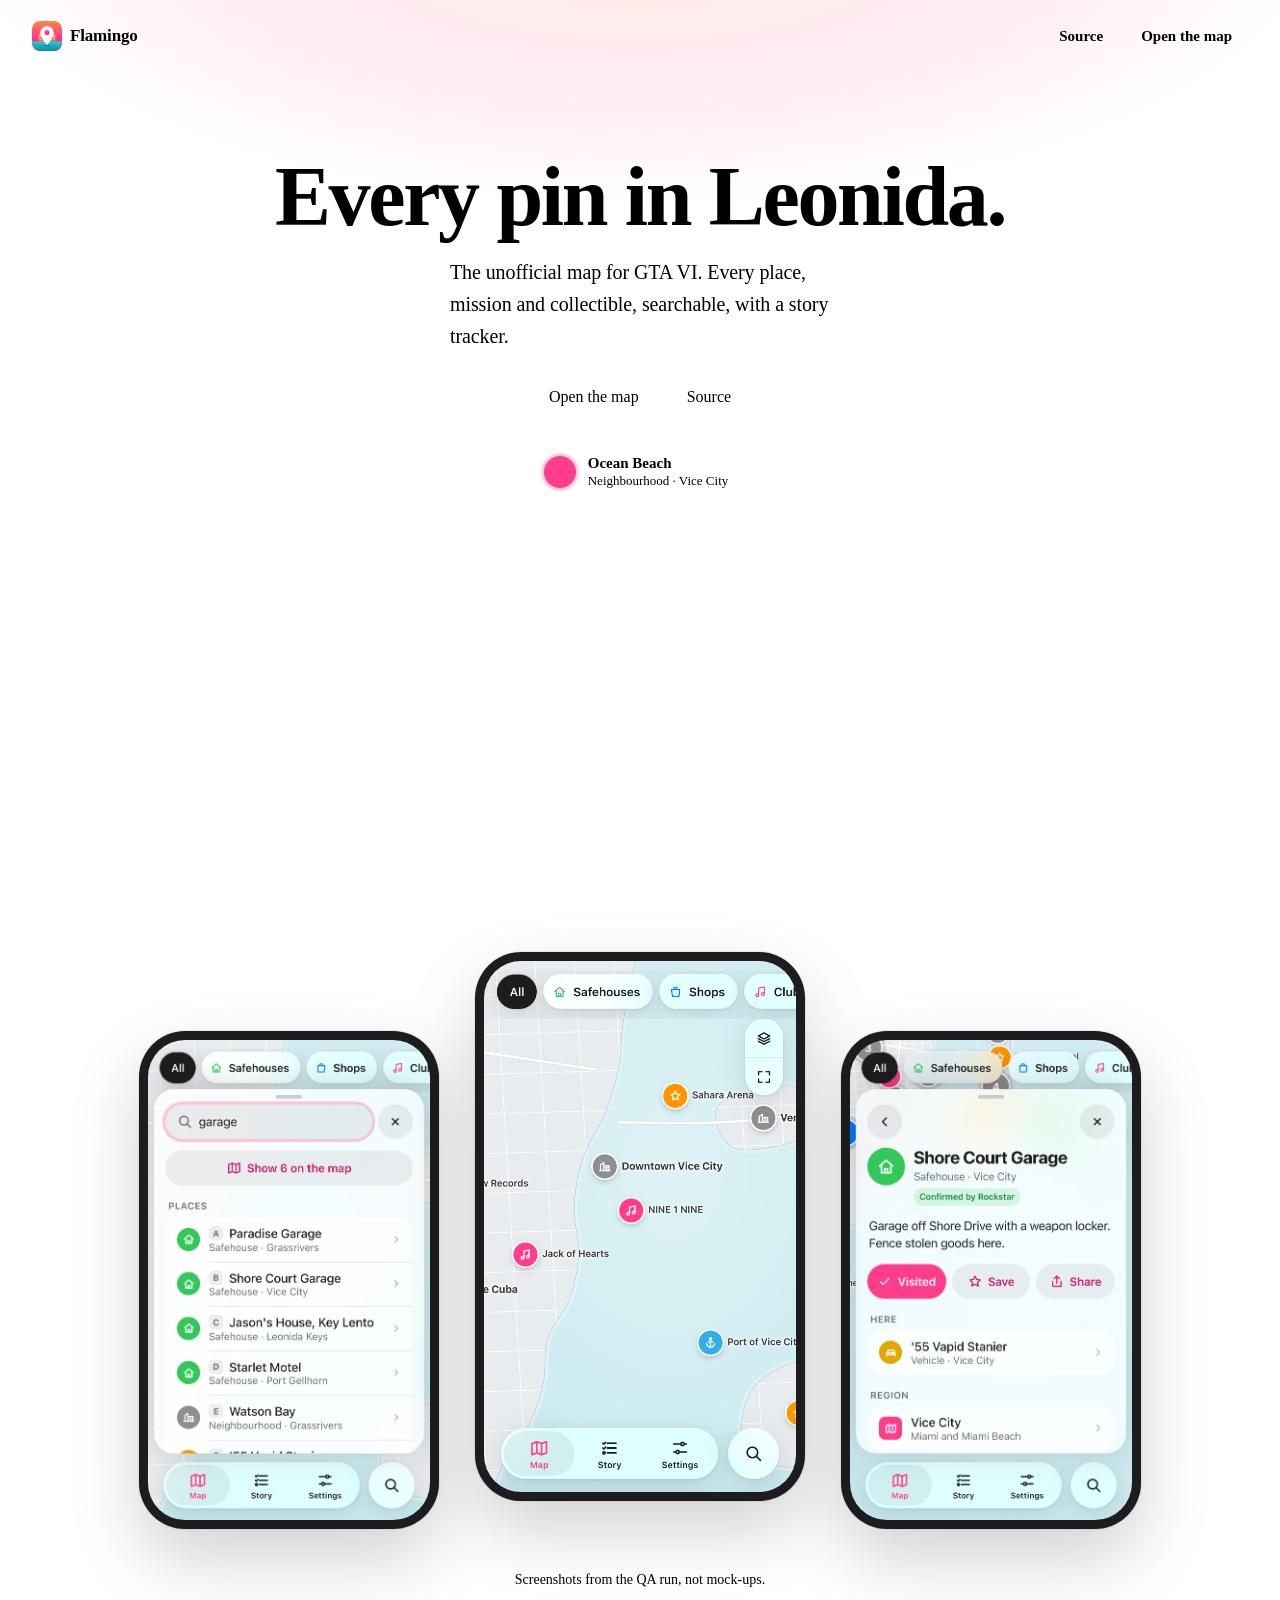
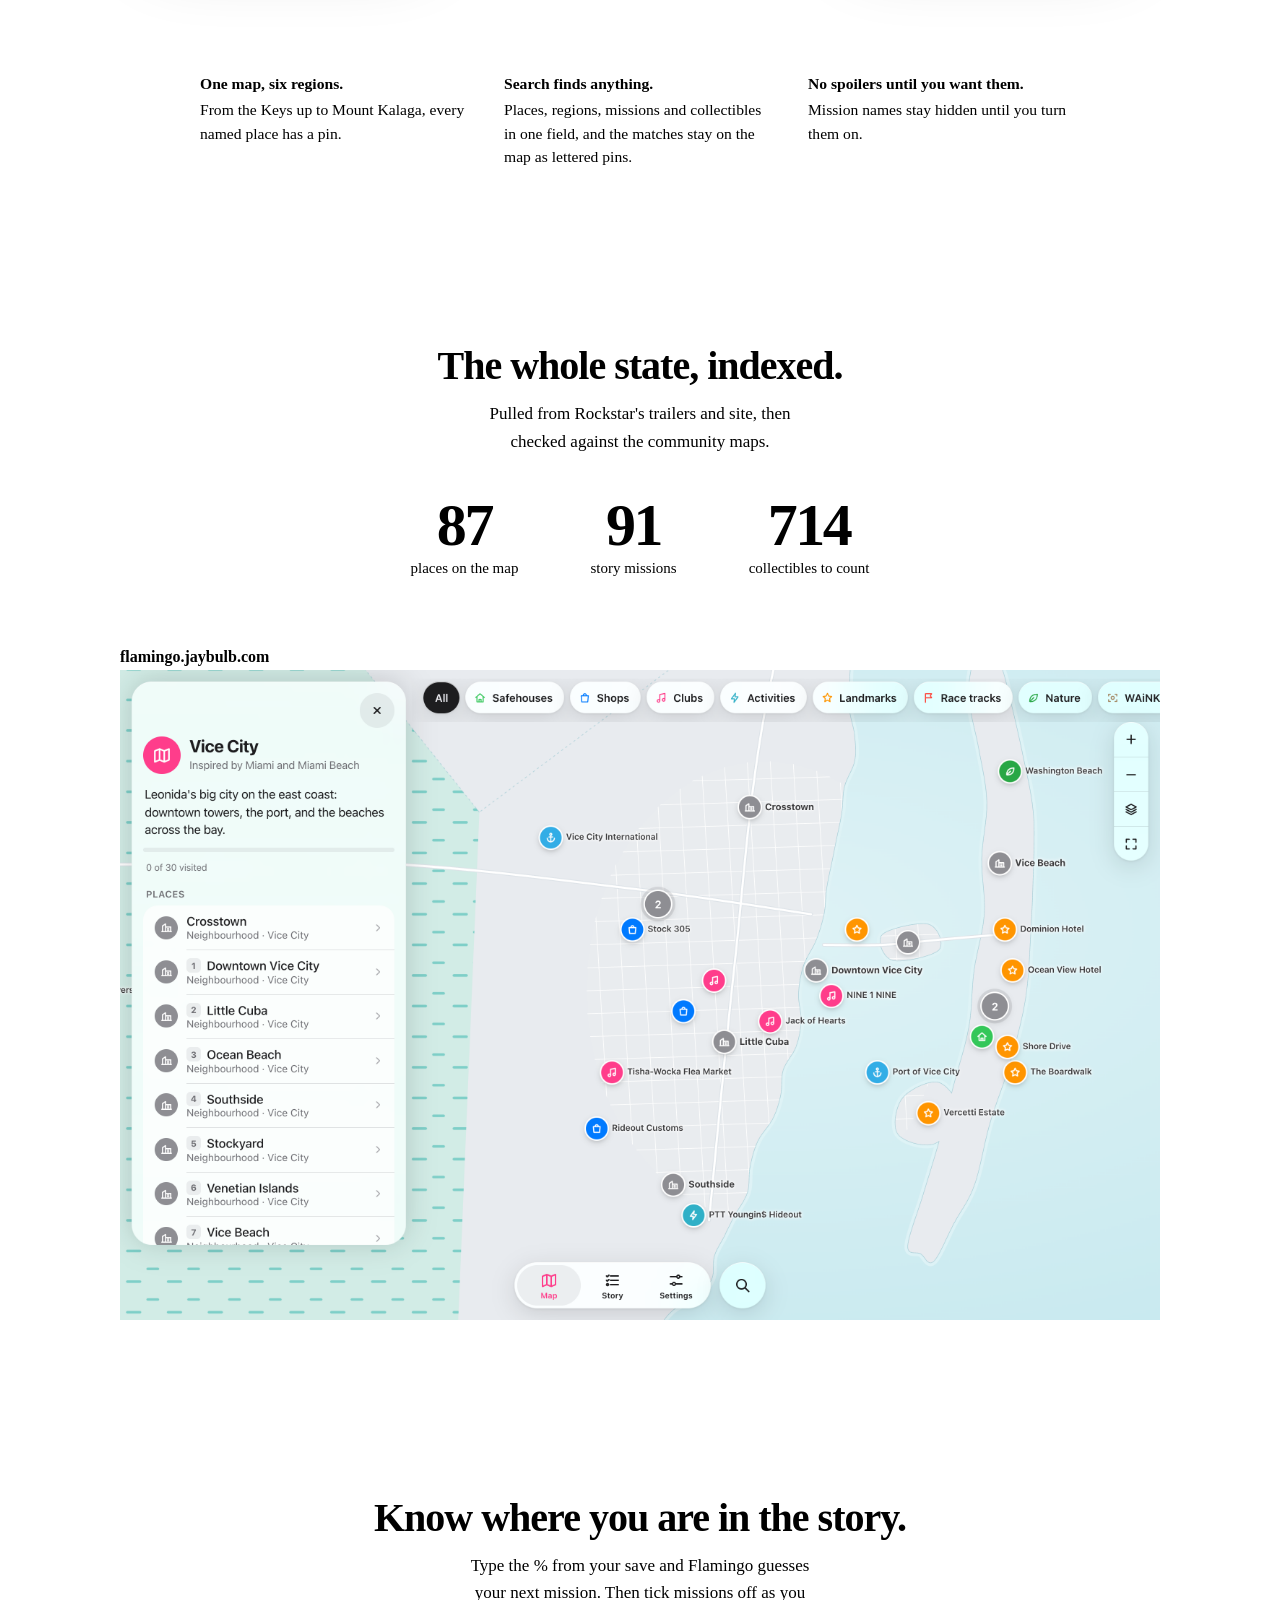
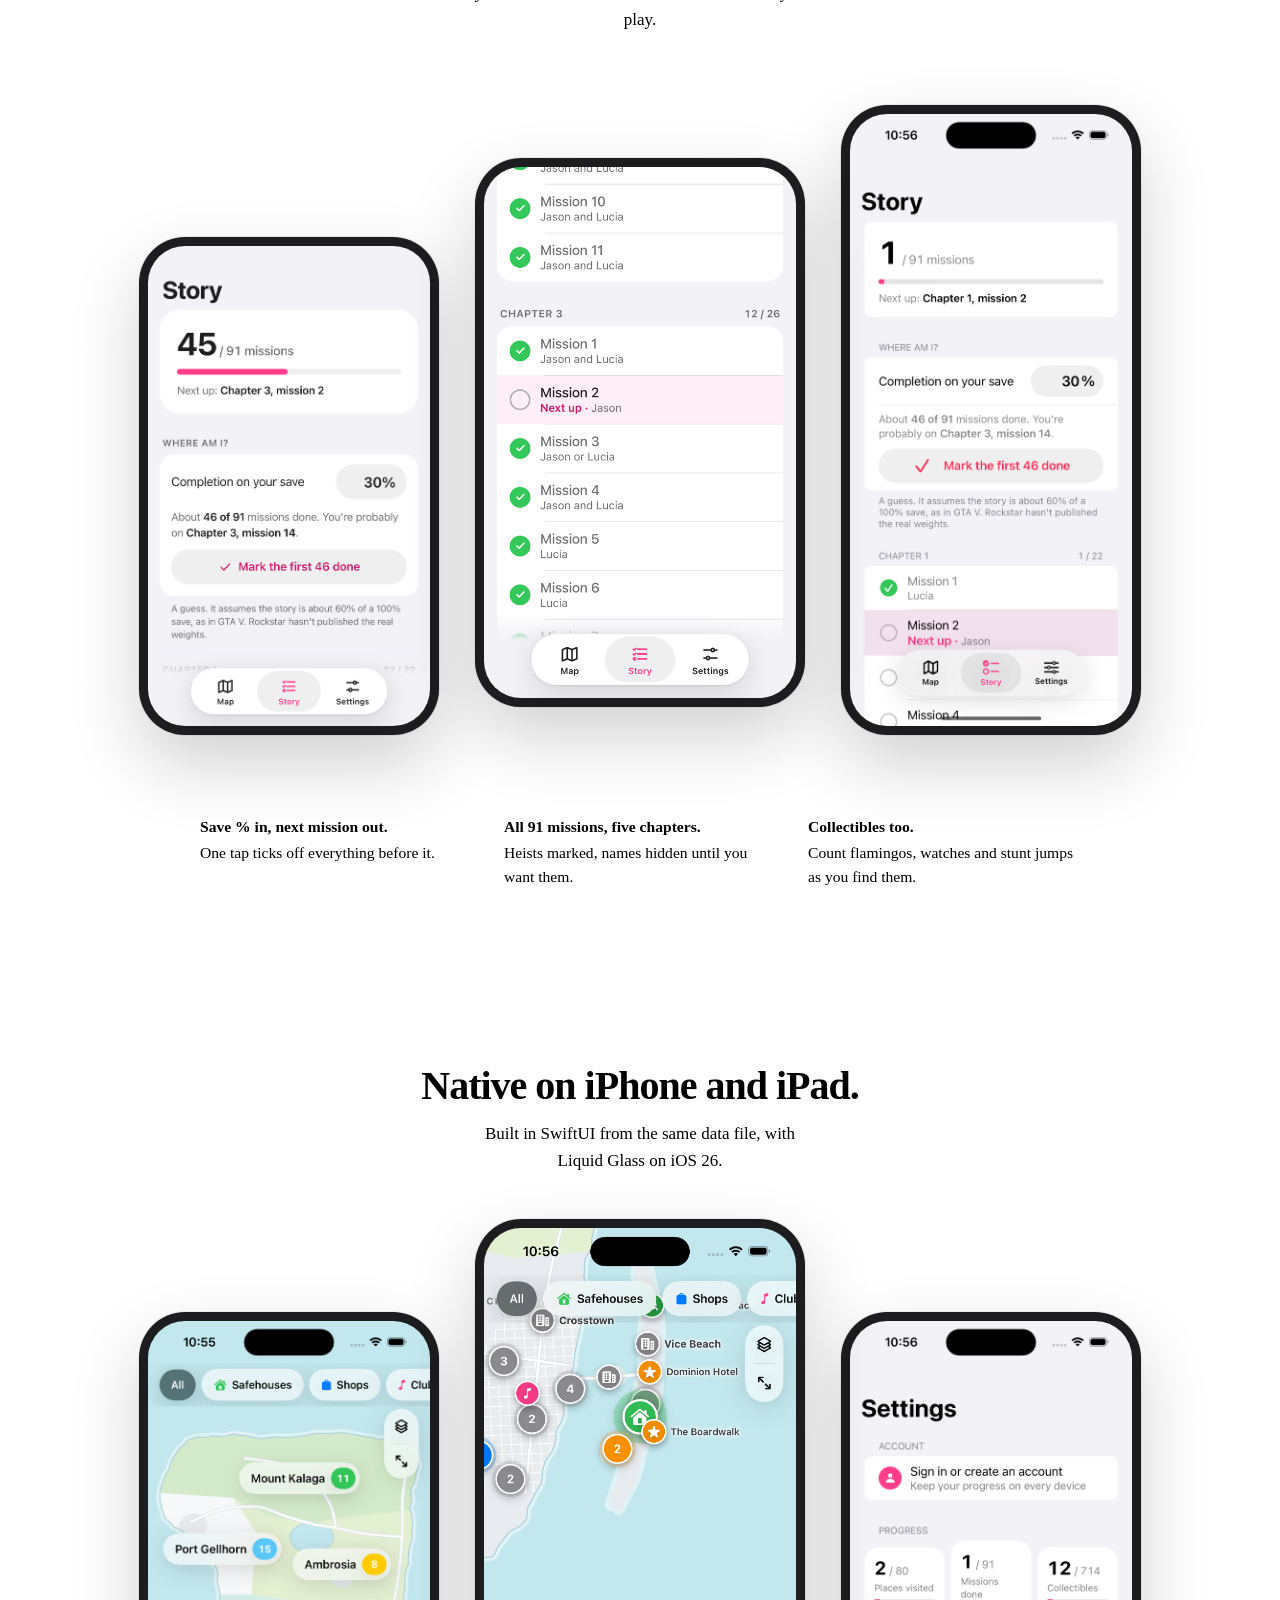
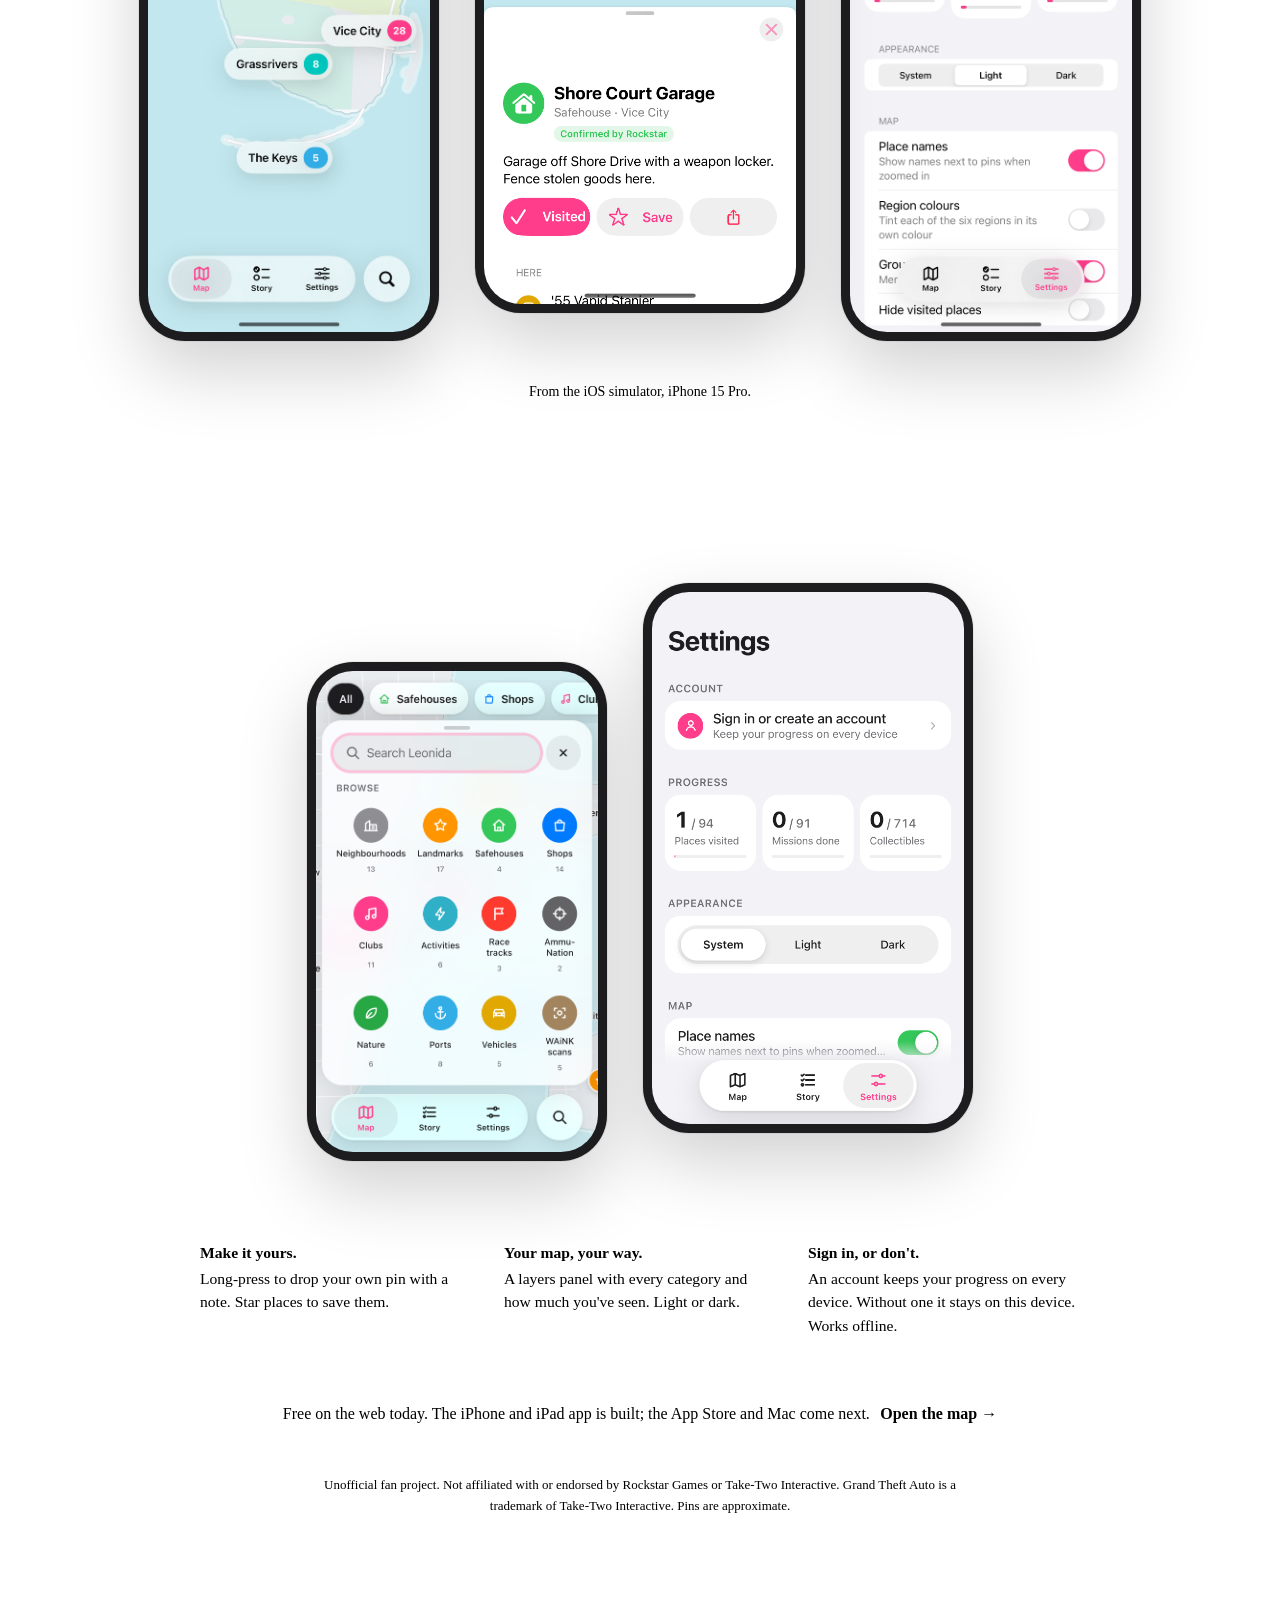
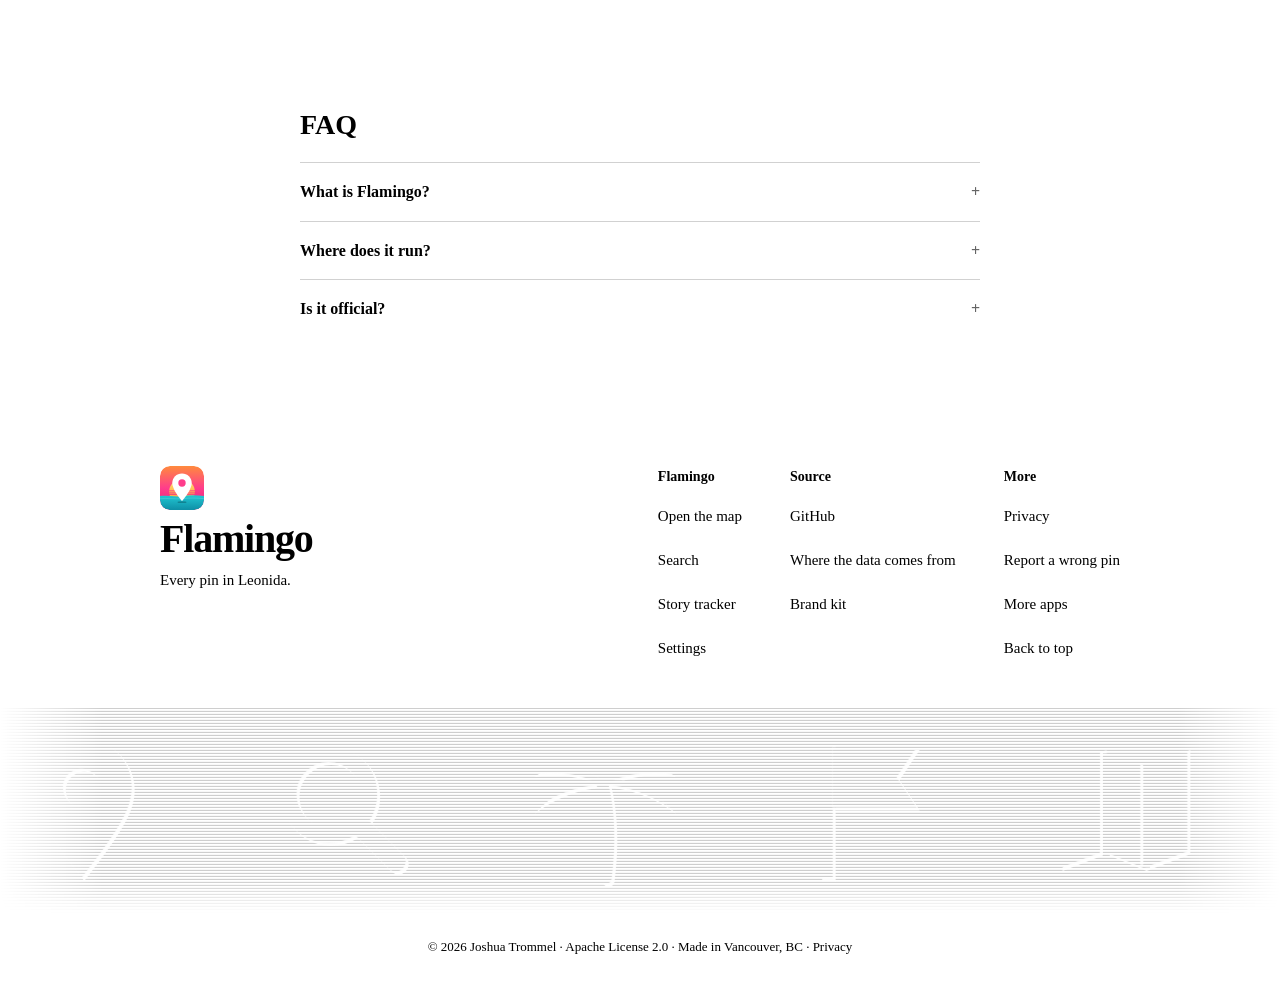
==== commit 7a19e647: "FAQ on the landing page Co-Authored-By: Claude Sonnet 5.5 <noreply@anthropic.com>" ====
--- a/web/index.html
+++ b/web/index.html
@@ -169,6 +169,8 @@
   <p class="where">Free on the web today. The iPhone and iPad app is built; the App Store and Mac come next. <a href="/app/">Open the map &rarr;</a></p>
   <p class="note">Unofficial fan project. Not affiliated with or endorsed by Rockstar Games or Take-Two Interactive. Grand Theft Auto is a trademark of Take-Two Interactive. Pins are approximate.</p>
 </section>
+
+<section class="faq" id="faq"><style>.faq{max-width:720px;margin:0 auto;padding:64px 20px}.faq h2{font-size:28px;line-height:1.2;font-weight:600;margin:0 0 20px}.faq details{border-top:1px solid color-mix(in srgb,currentColor 18%,transparent);padding:16px 0}.faq details:last-child{border-bottom:1px solid color-mix(in srgb,currentColor 18%,transparent)}.faq summary{cursor:pointer;font-weight:600;list-style:none;display:flex;justify-content:space-between;gap:16px}.faq summary::-webkit-details-marker{display:none}.faq summary::after{content:"+";opacity:.6}.faq details[open] summary::after{content:"\2212"}.faq p{margin:12px 0 0;opacity:.75;line-height:1.5}</style><h2>FAQ</h2><details><summary>What is Flamingo?</summary><p>The unofficial map for GTA VI. Every named place, story mission and collectible in Leonida, searchable.</p></details><details><summary>Where does it run?</summary><p>On the web, iPhone, iPad and Mac.</p></details><details><summary>Is it official?</summary><p>No. It is a fan project with no link to Rockstar.</p></details><script type="application/ld+json">{"@context": "https://schema.org", "@type": "FAQPage", "mainEntity": [{"@type": "Question", "name": "What is Flamingo?", "acceptedAnswer": {"@type": "Answer", "text": "The unofficial map for GTA VI. Every named place, story mission and collectible in Leonida, searchable."}}, {"@type": "Question", "name": "Where does it run?", "acceptedAnswer": {"@type": "Answer", "text": "On the web, iPhone, iPad and Mac."}}, {"@type": "Question", "name": "Is it official?", "acceptedAnswer": {"@type": "Answer", "text": "No. It is a fan project with no link to Rockstar."}}]}</script></section>
 </main>
 <footer class="foot">
   <div class="foot-top">
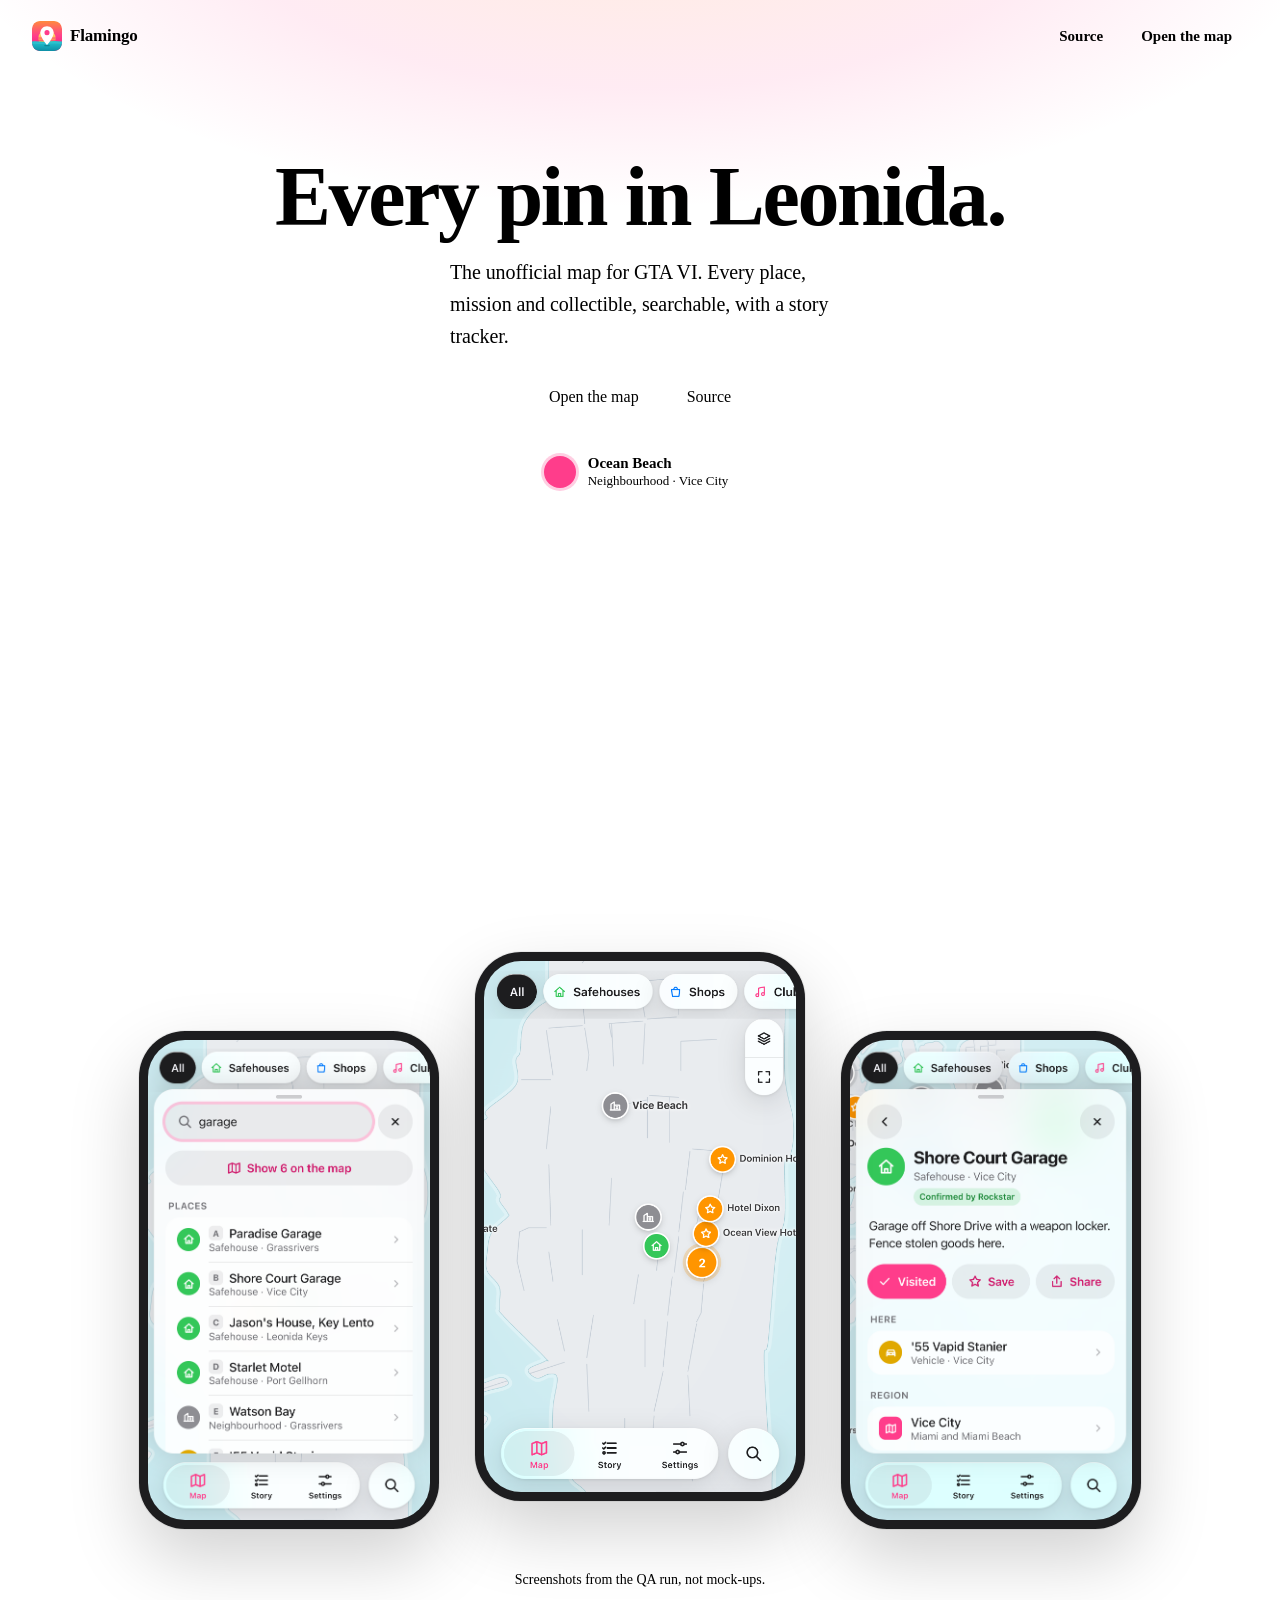
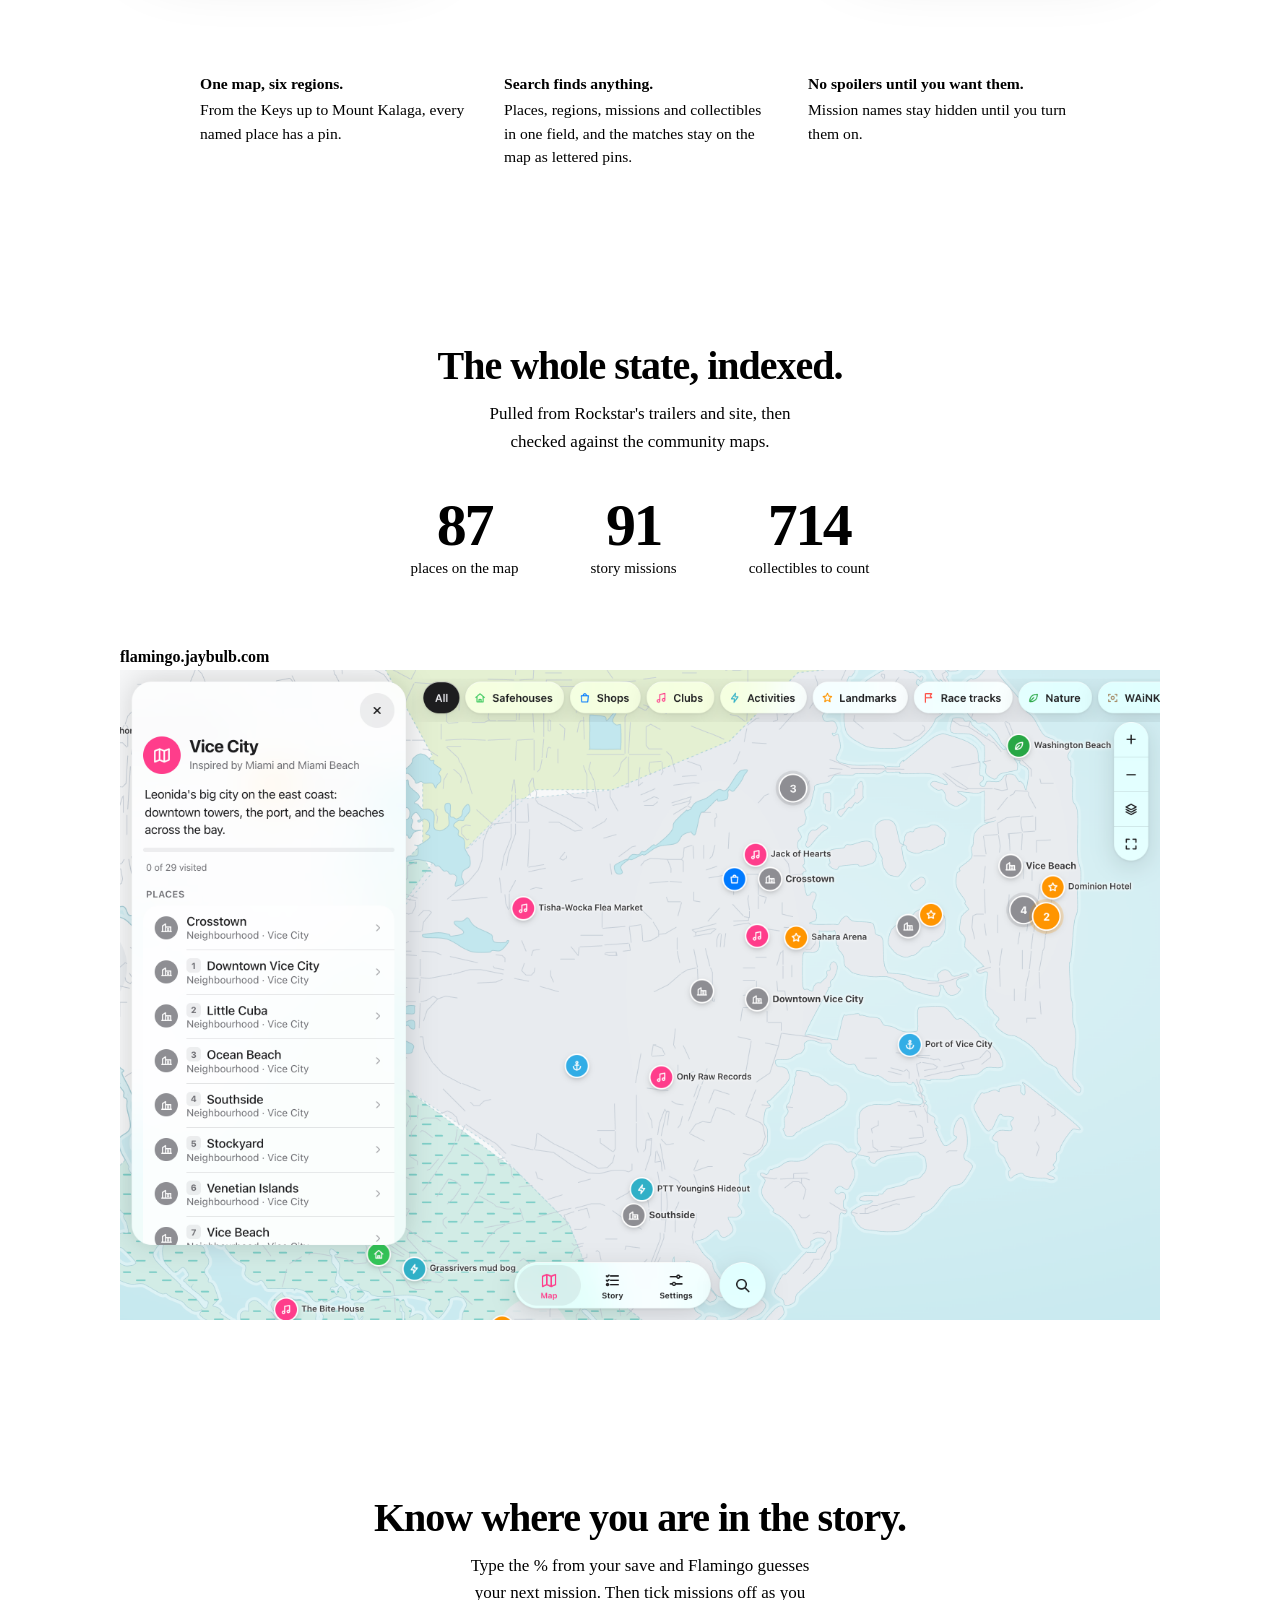
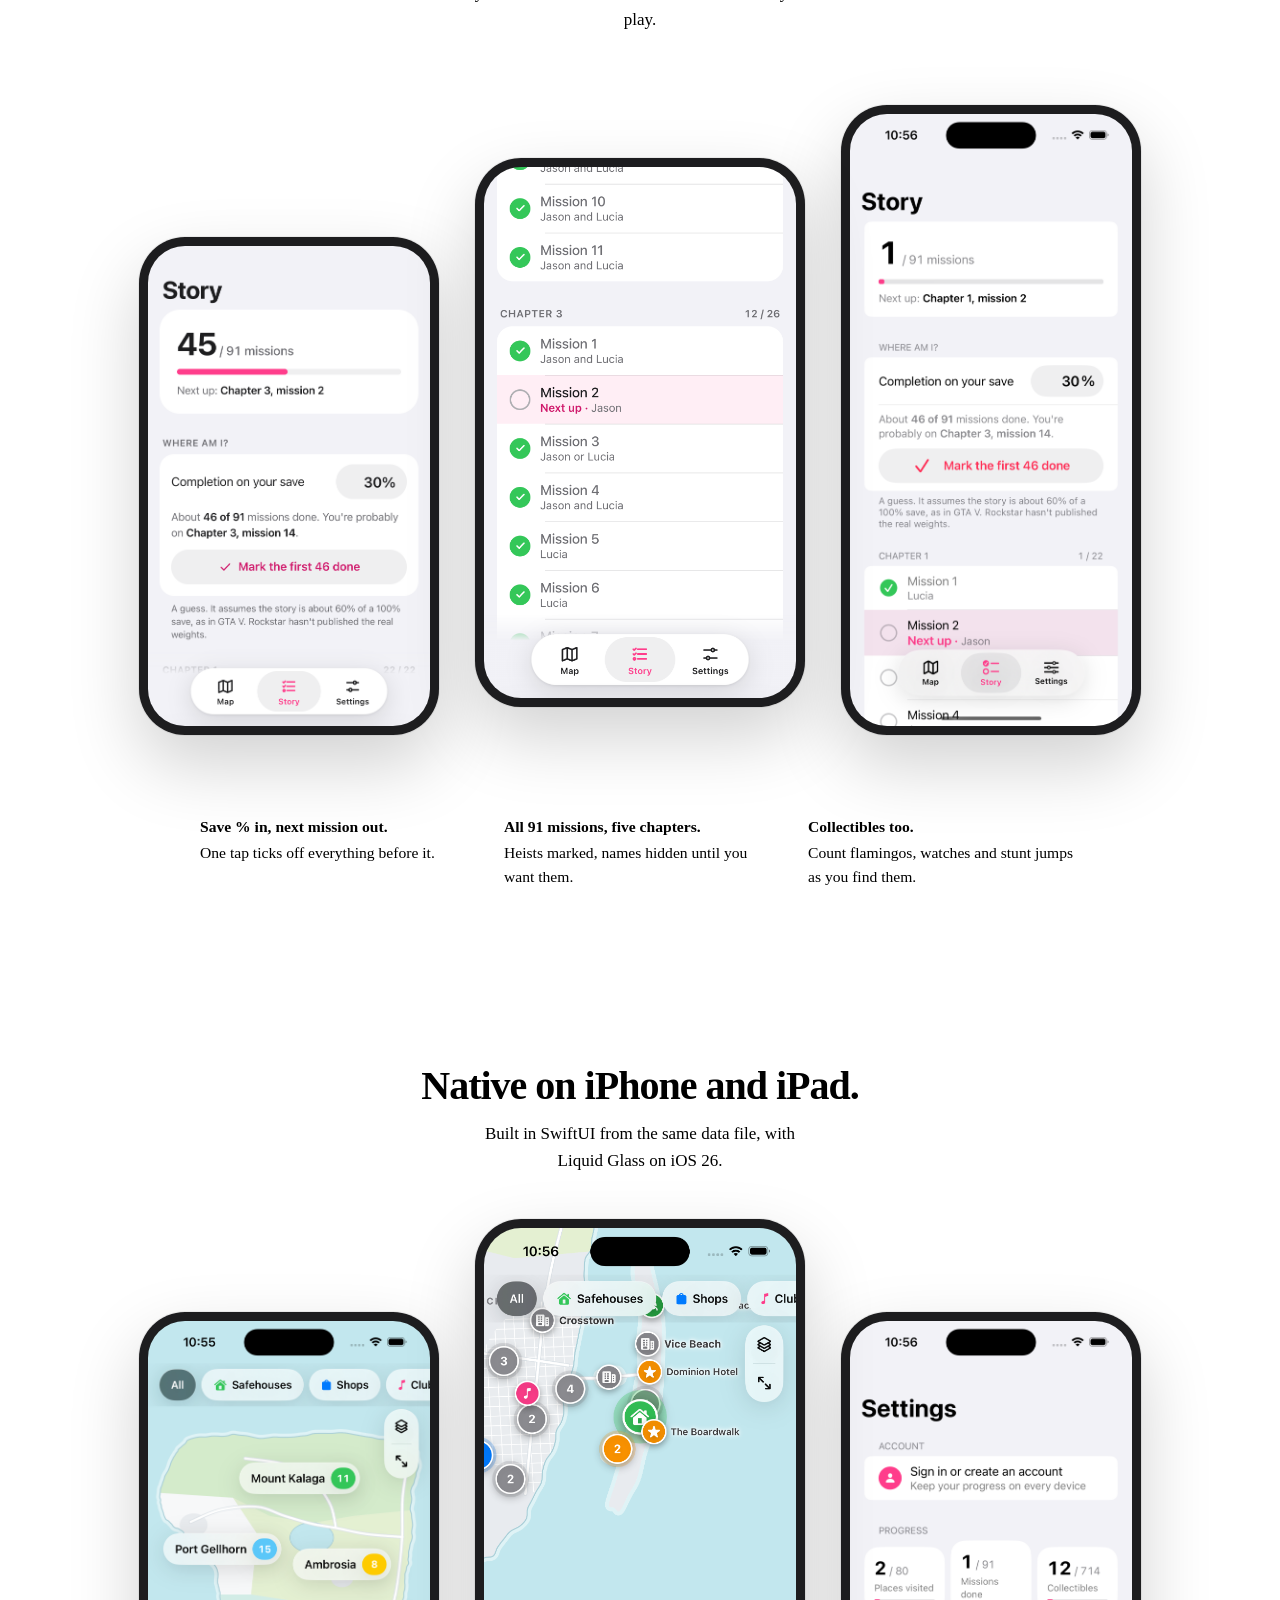
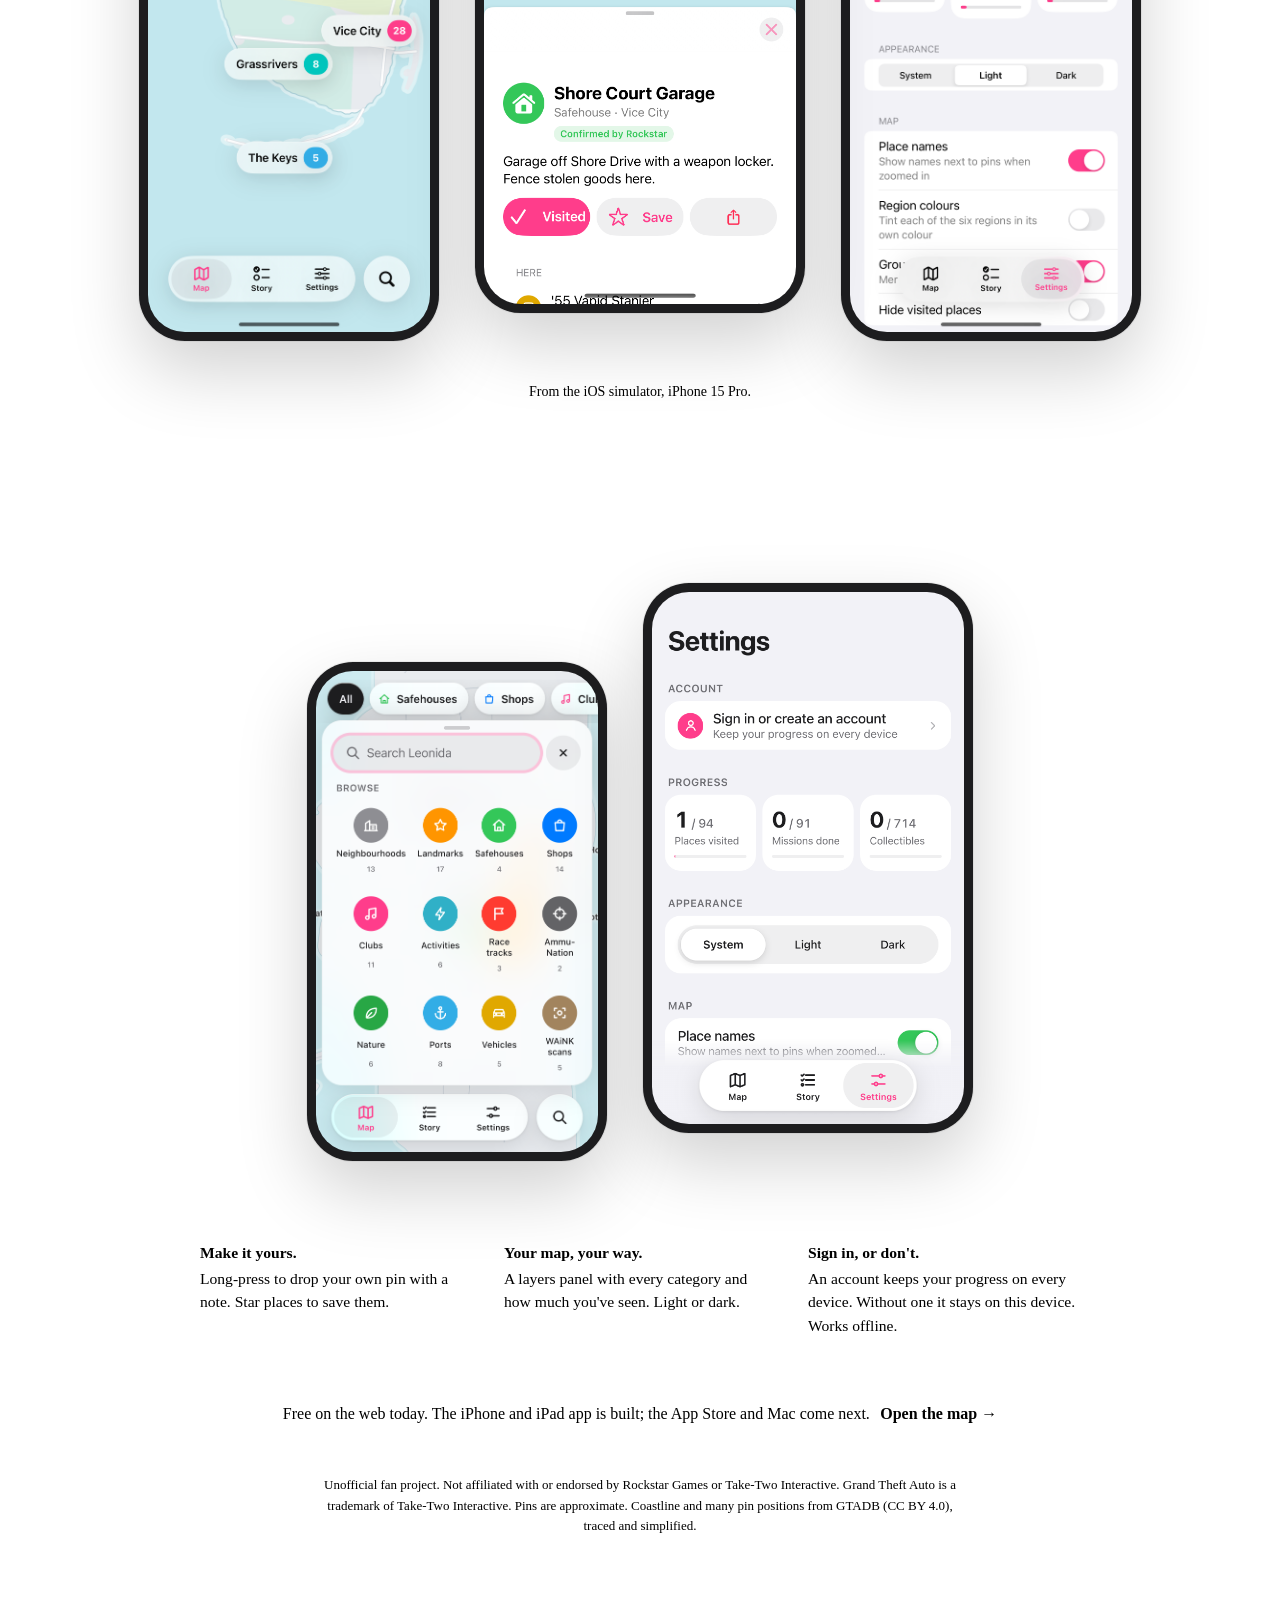
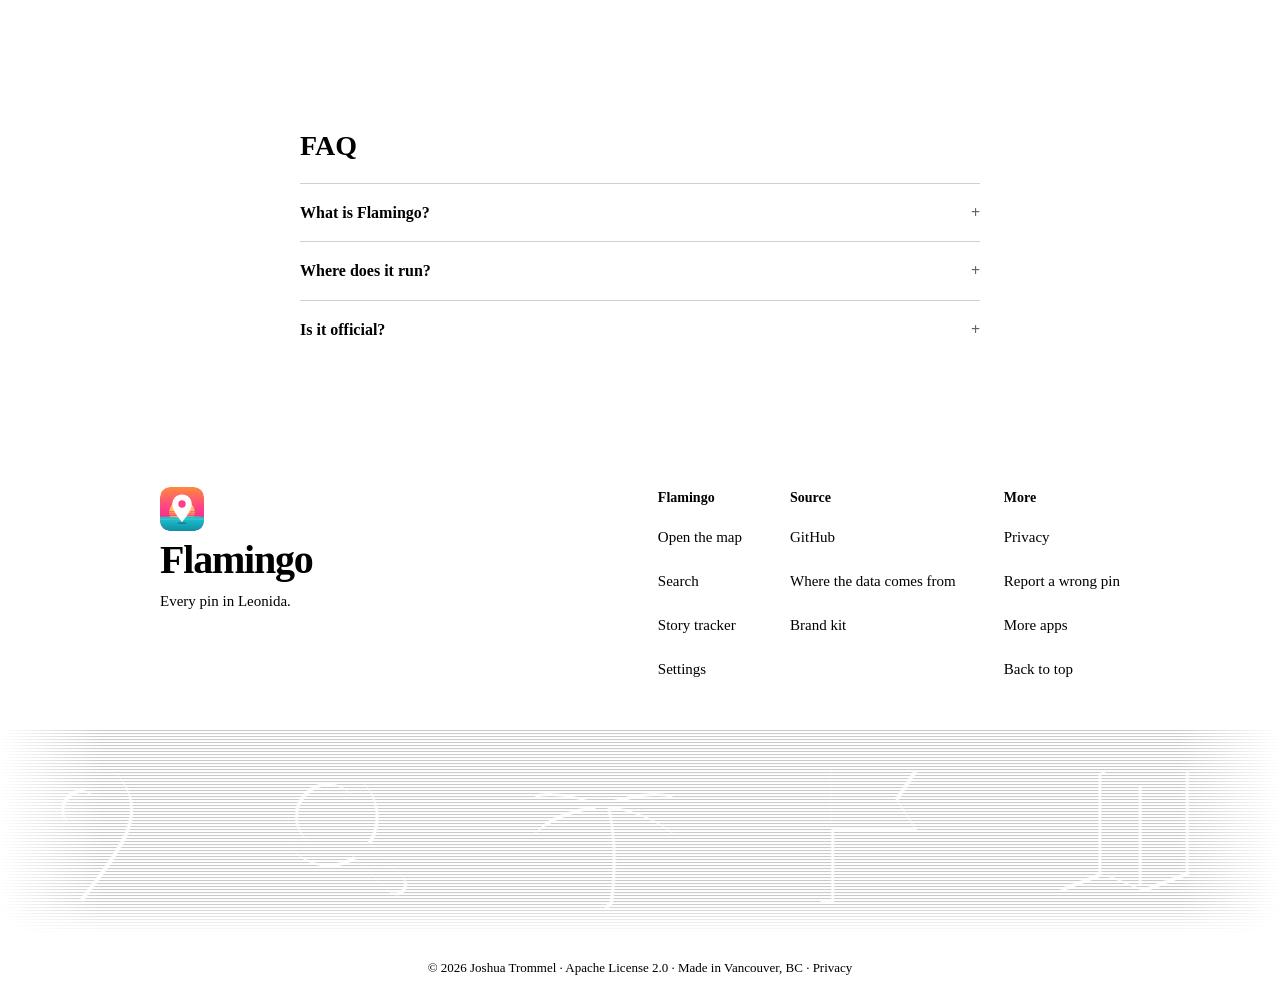
==== commit 55f1a0a7: "3.2.0: the real map - Coast, islands, lakes and region borders traced from the GTADB map tiles (CC B" ====
--- a/web/index.html
+++ b/web/index.html
@@ -167,7 +167,7 @@
     <li><b>Sign in, or don't.</b> An account keeps your progress on every device. Without one it stays on this device. Works offline.</li>
   </ul>
   <p class="where">Free on the web today. The iPhone and iPad app is built; the App Store and Mac come next. <a href="/app/">Open the map &rarr;</a></p>
-  <p class="note">Unofficial fan project. Not affiliated with or endorsed by Rockstar Games or Take-Two Interactive. Grand Theft Auto is a trademark of Take-Two Interactive. Pins are approximate.</p>
+  <p class="note">Unofficial fan project. Not affiliated with or endorsed by Rockstar Games or Take-Two Interactive. Grand Theft Auto is a trademark of Take-Two Interactive. Pins are approximate. Coastline and many pin positions from <a href="https://map.gtadb.org">GTADB</a> (<a href="https://creativecommons.org/licenses/by/4.0/">CC BY 4.0</a>), traced and simplified.</p>
 </section>
 
 <section class="faq" id="faq"><style>.faq{max-width:720px;margin:0 auto;padding:64px 20px}.faq h2{font-size:28px;line-height:1.2;font-weight:600;margin:0 0 20px}.faq details{border-top:1px solid color-mix(in srgb,currentColor 18%,transparent);padding:16px 0}.faq details:last-child{border-bottom:1px solid color-mix(in srgb,currentColor 18%,transparent)}.faq summary{cursor:pointer;font-weight:600;list-style:none;display:flex;justify-content:space-between;gap:16px}.faq summary::-webkit-details-marker{display:none}.faq summary::after{content:"+";opacity:.6}.faq details[open] summary::after{content:"\2212"}.faq p{margin:12px 0 0;opacity:.75;line-height:1.5}</style><h2>FAQ</h2><details><summary>What is Flamingo?</summary><p>The unofficial map for GTA VI. Every named place, story mission and collectible in Leonida, searchable.</p></details><details><summary>Where does it run?</summary><p>On the web, iPhone, iPad and Mac.</p></details><details><summary>Is it official?</summary><p>No. It is a fan project with no link to Rockstar.</p></details><script type="application/ld+json">{"@context": "https://schema.org", "@type": "FAQPage", "mainEntity": [{"@type": "Question", "name": "What is Flamingo?", "acceptedAnswer": {"@type": "Answer", "text": "The unofficial map for GTA VI. Every named place, story mission and collectible in Leonida, searchable."}}, {"@type": "Question", "name": "Where does it run?", "acceptedAnswer": {"@type": "Answer", "text": "On the web, iPhone, iPad and Mac."}}, {"@type": "Question", "name": "Is it official?", "acceptedAnswer": {"@type": "Answer", "text": "No. It is a fan project with no link to Rockstar."}}]}</script></section>
